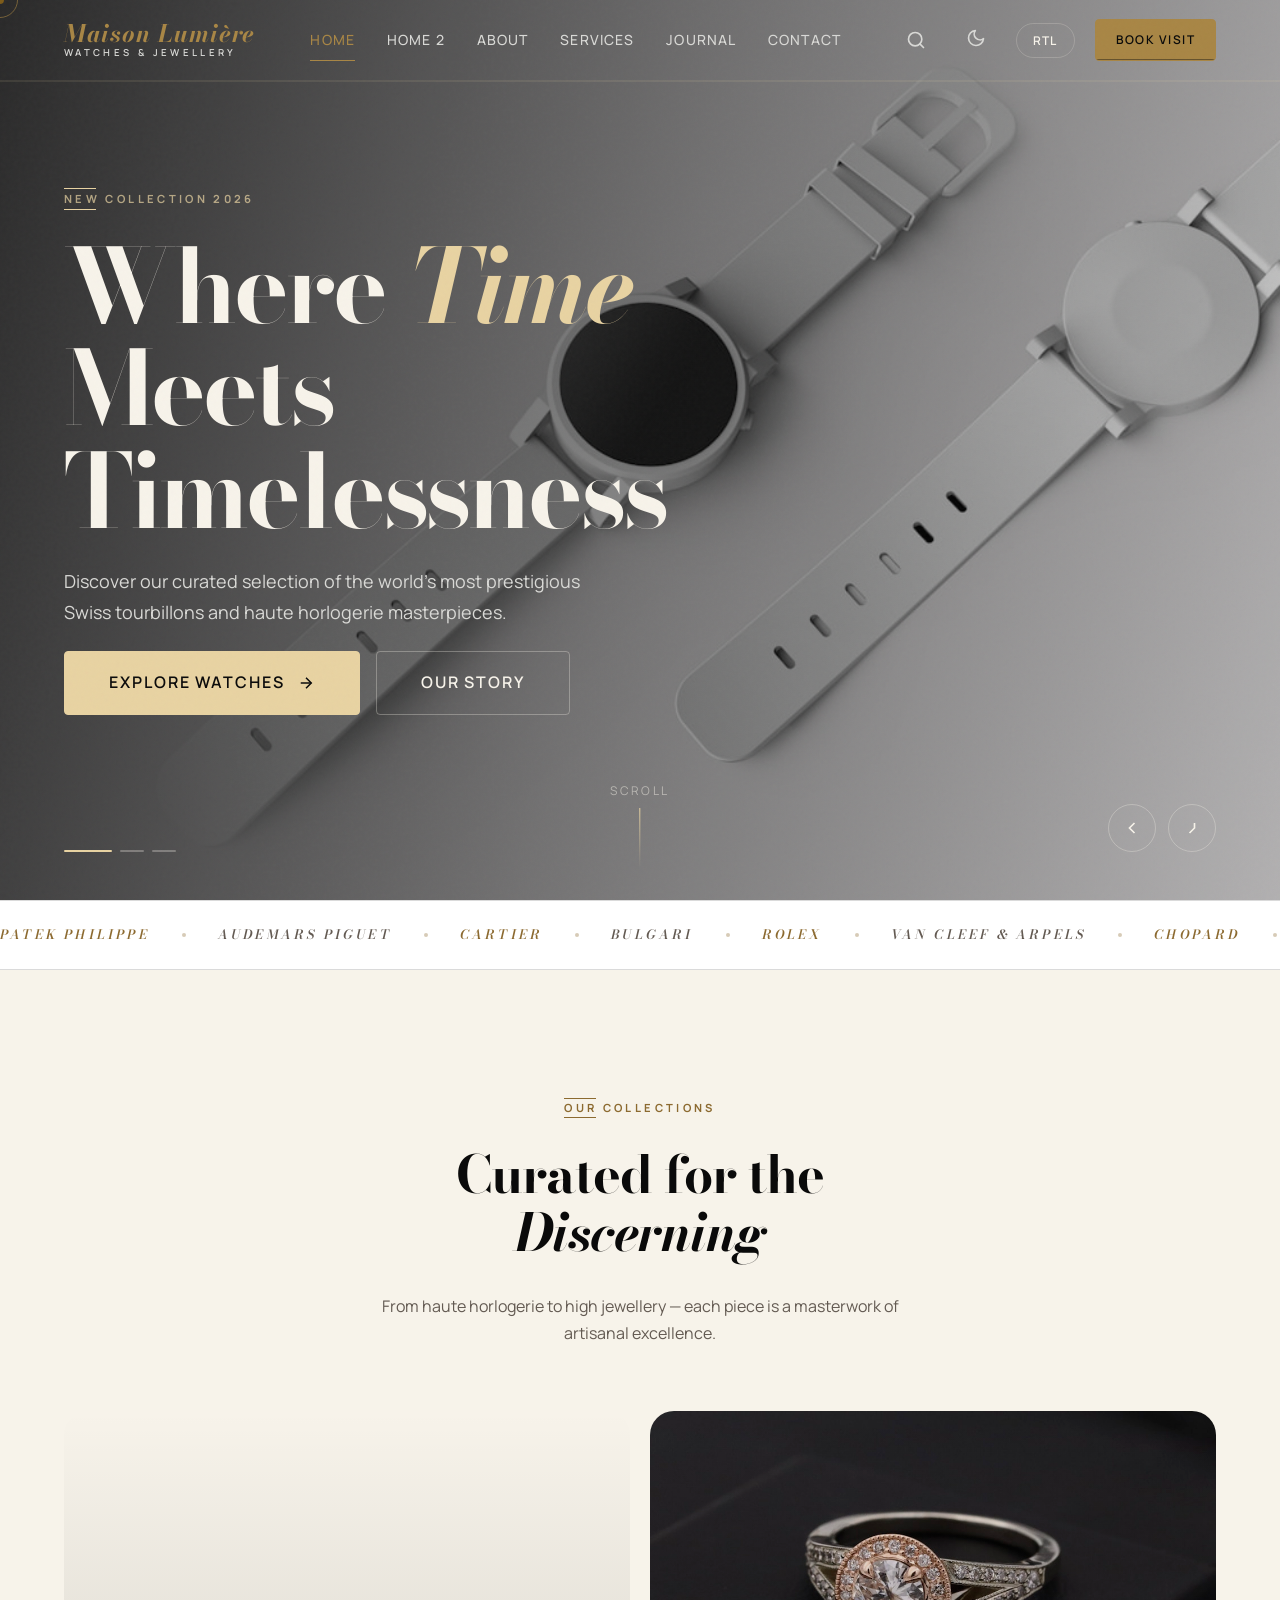
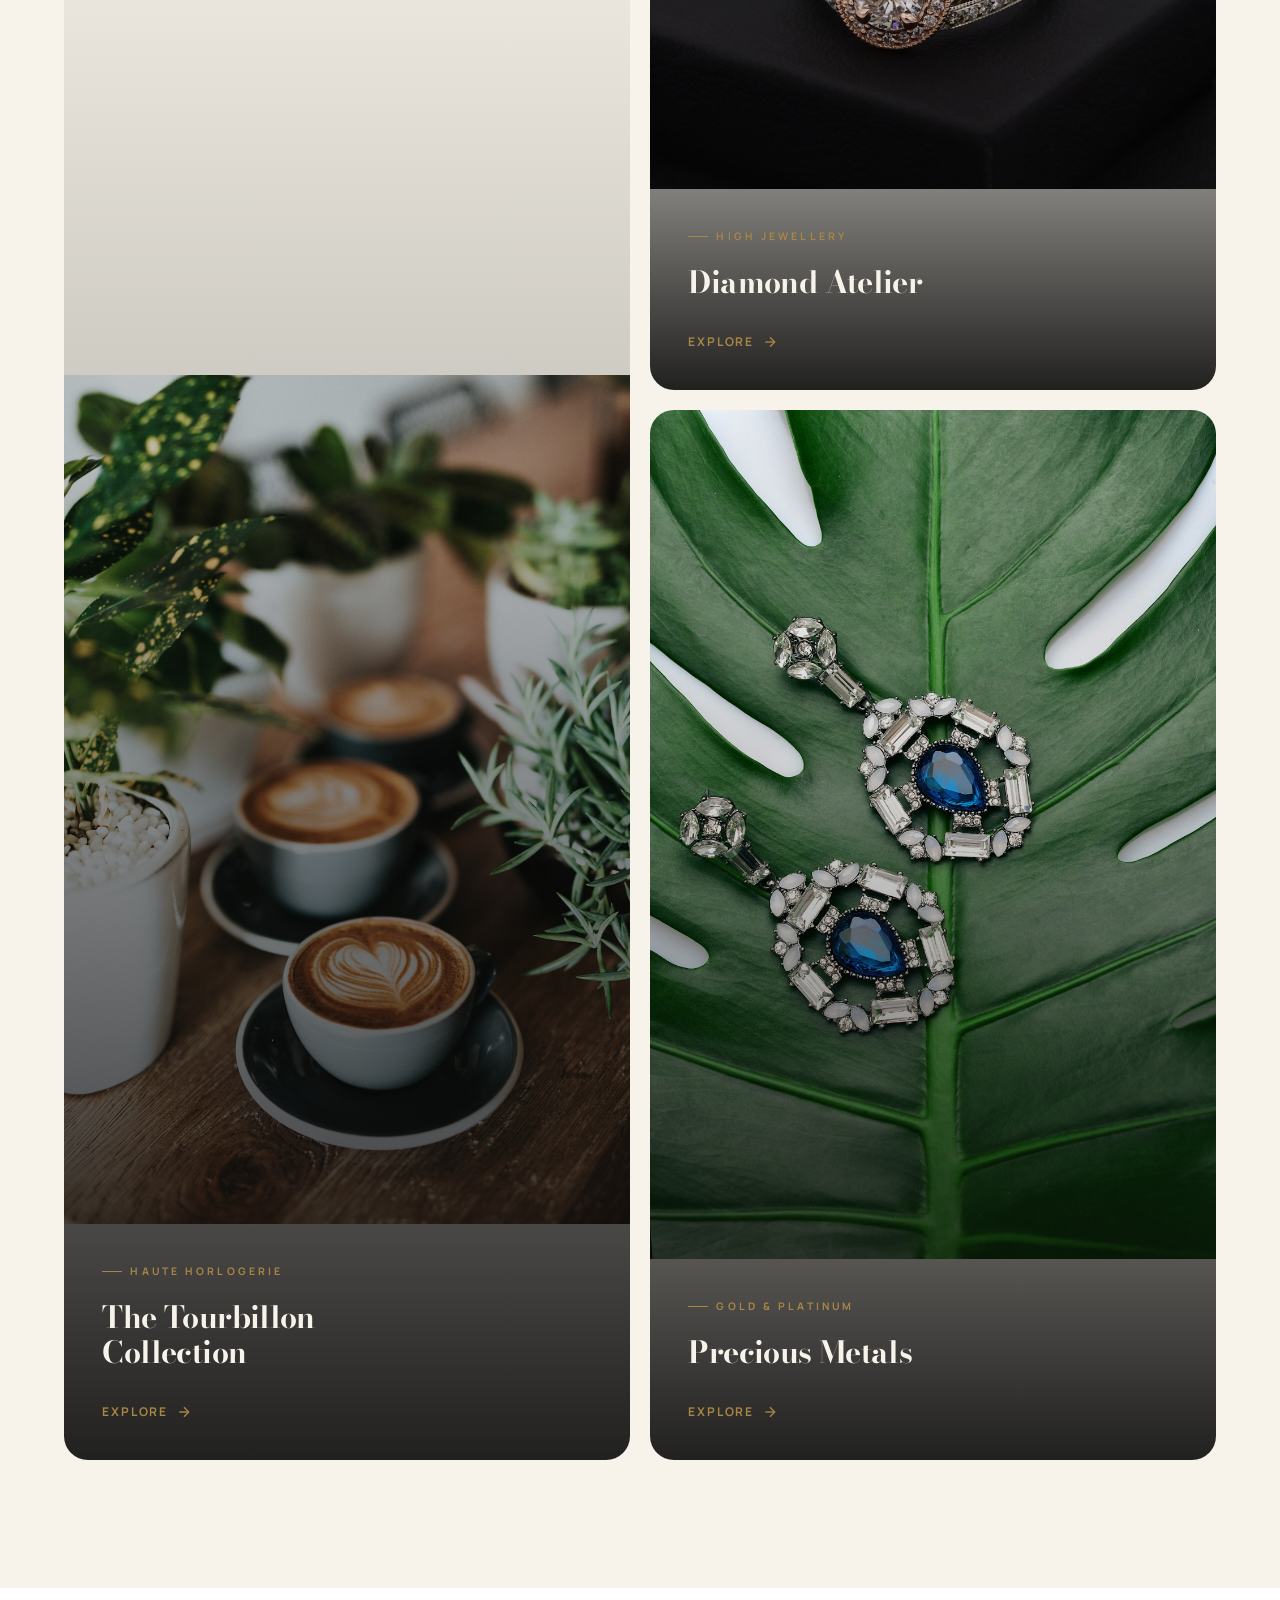
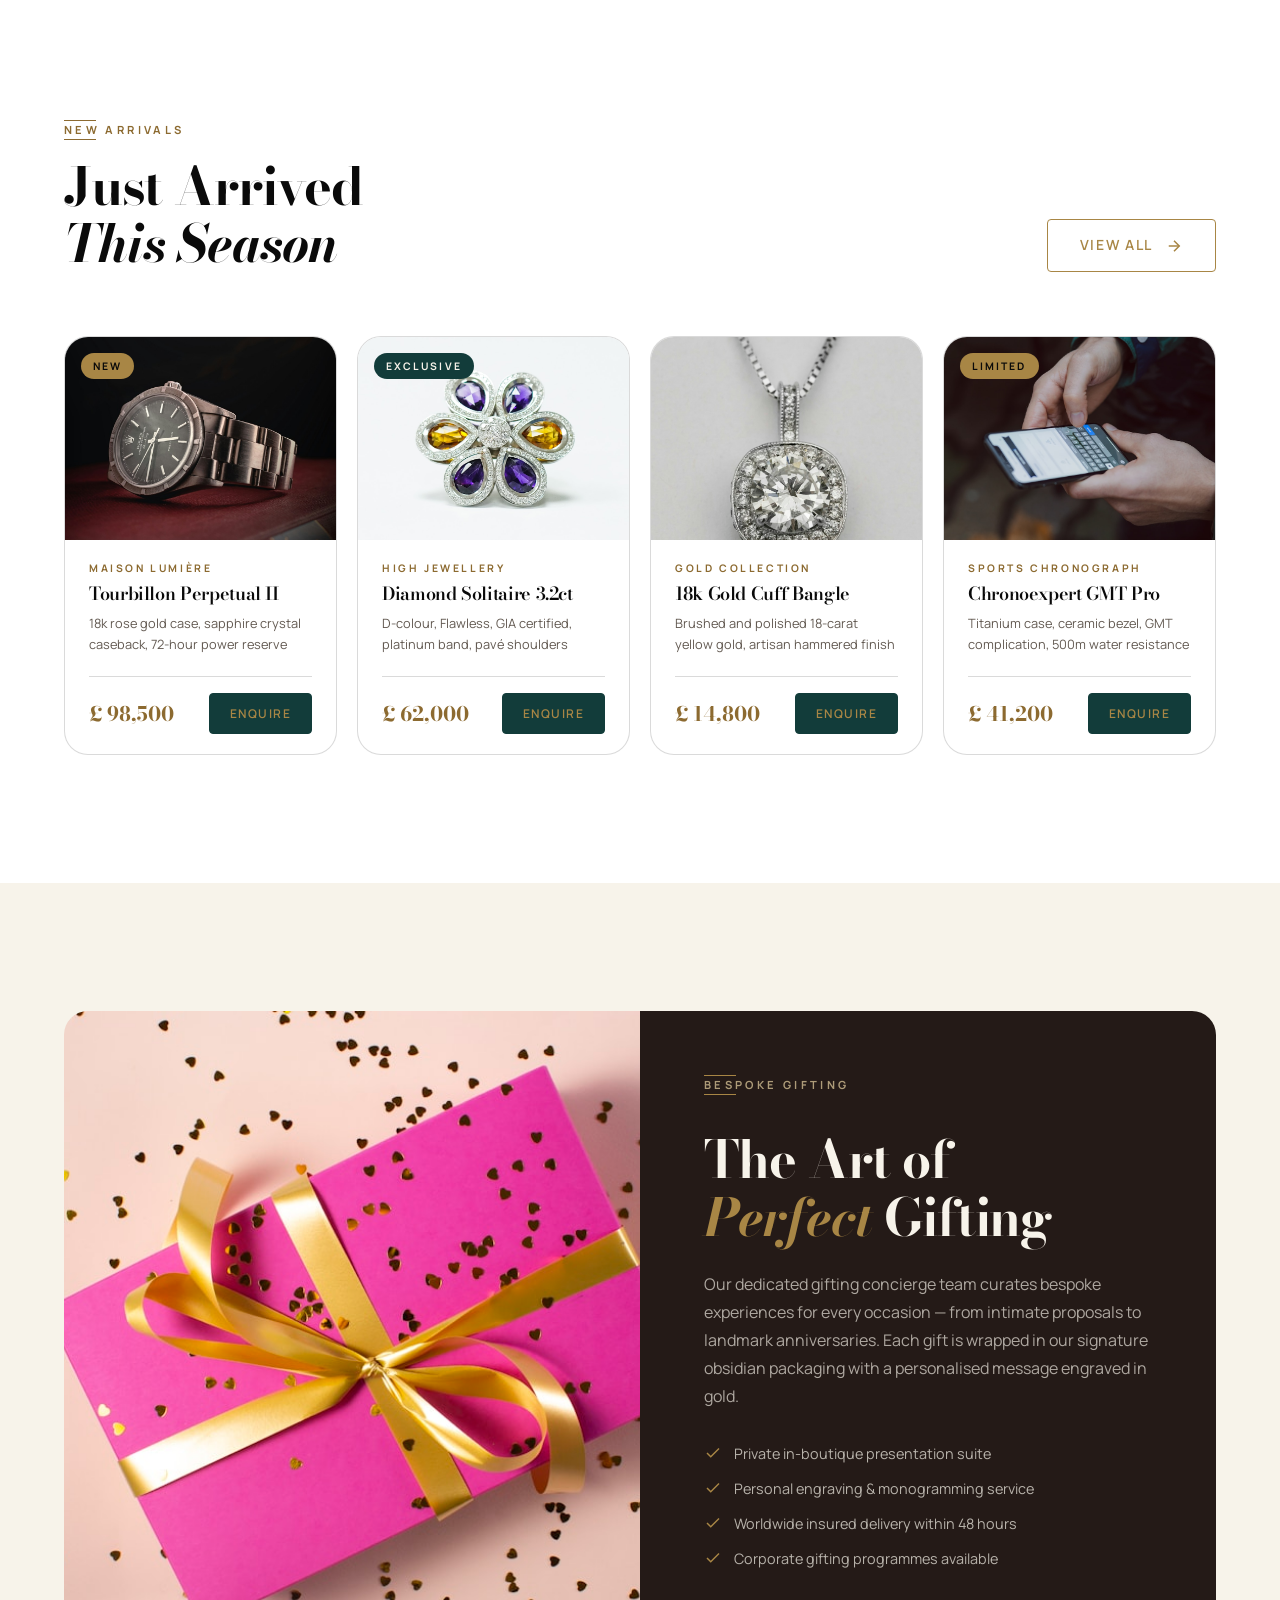
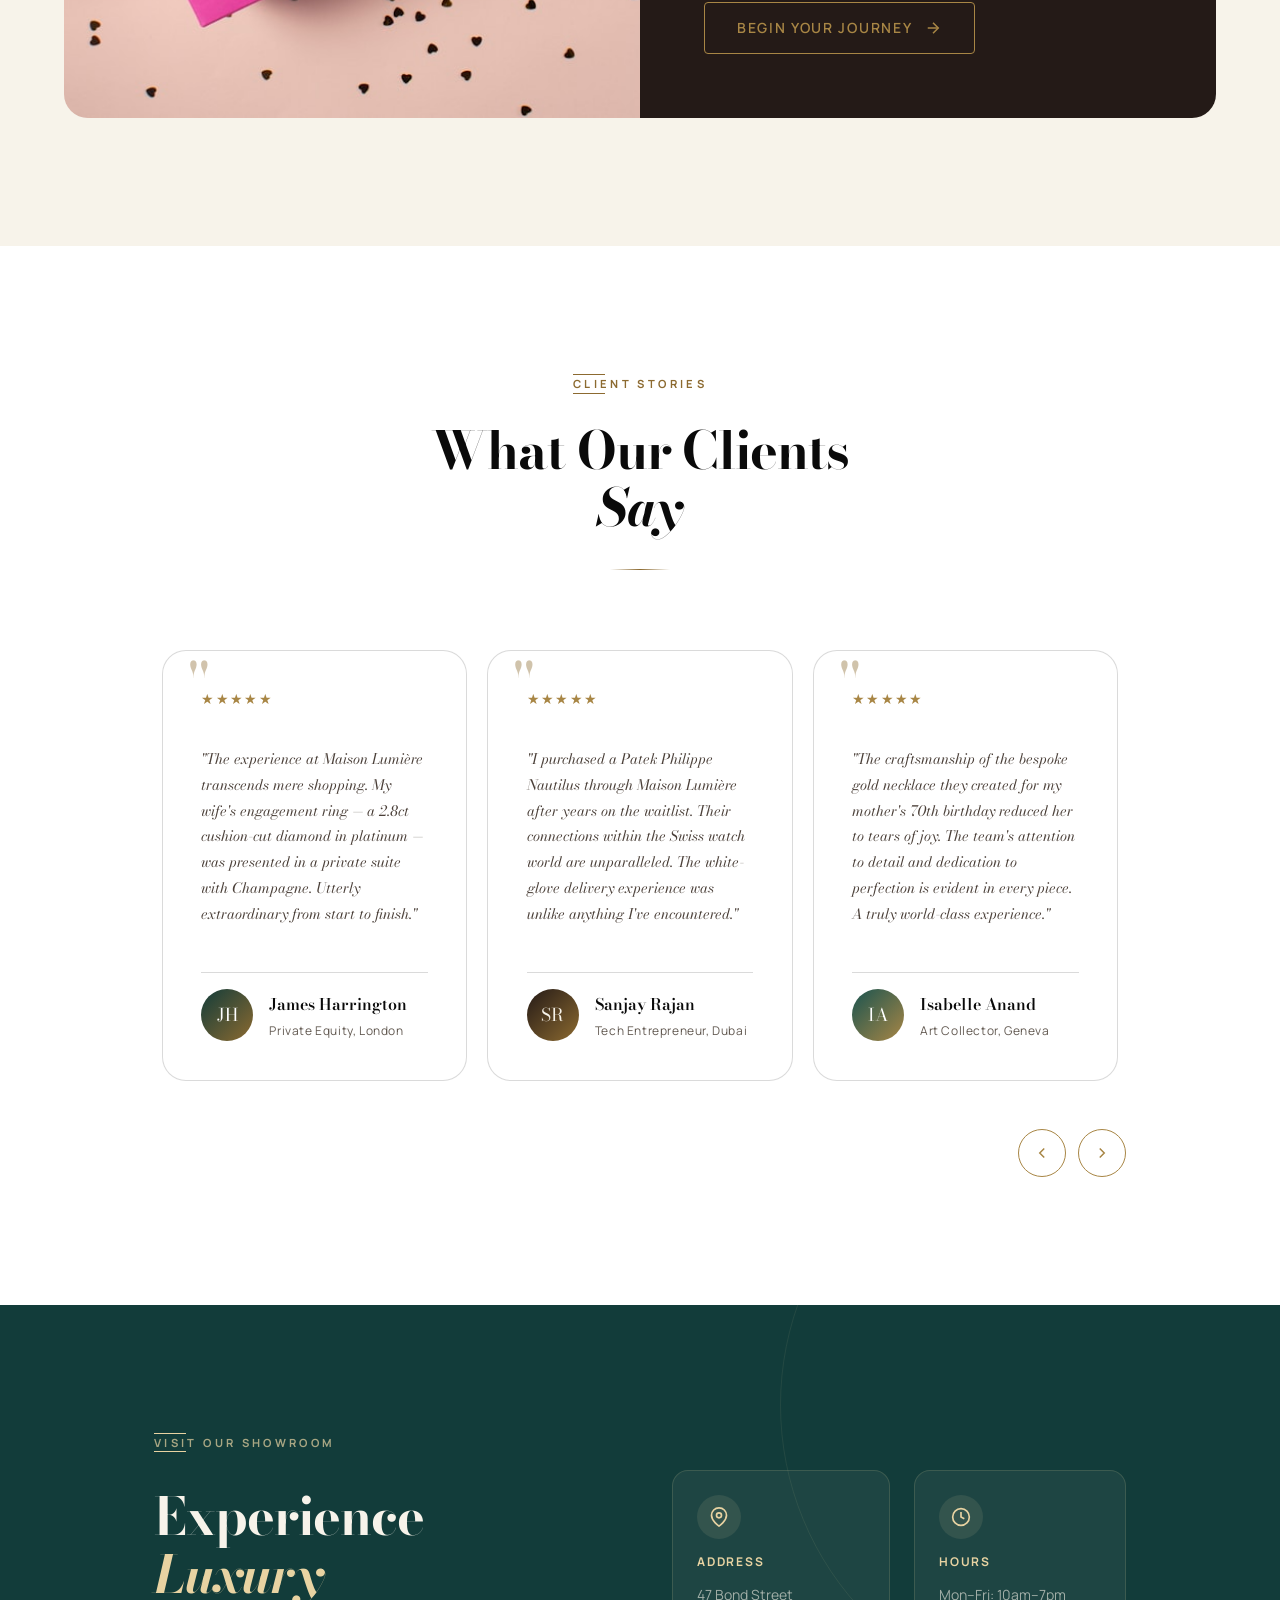
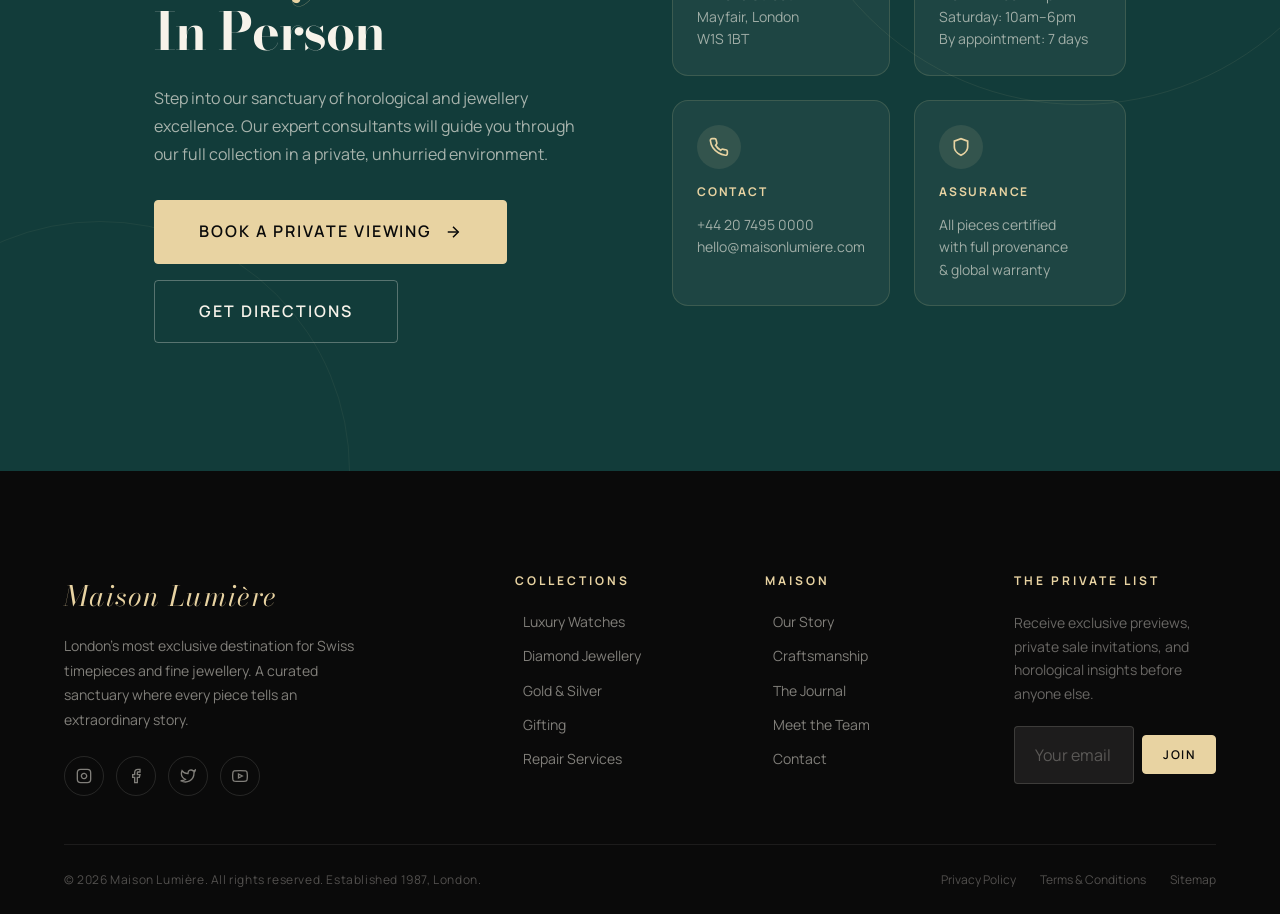
==== index.html @ c27472cd "first commit" ====
<!DOCTYPE html>
<html lang="en" dir="ltr" data-theme="dark">
<head>
  <meta charset="UTF-8">
  <meta name="viewport" content="width=device-width, initial-scale=1.0">
  <meta name="description" content="Maison Lumière — Ultra-luxury watch and jewellery showroom. Explore exquisite Swiss timepieces, diamond collections, gold and platinum jewellery from the world's finest maisons.">
  <meta name="keywords" content="luxury watches, diamond jewellery, Swiss watches, gold jewellery, platinum, engagement rings, luxury gifts, watch repair">
  <meta property="og:title" content="Maison Lumière | Ultra-Luxury Watch & Jewellery">
  <meta property="og:description" content="Where time meets timelessness. Explore our curated collection of the world's finest watches and jewellery.">
  <meta property="og:type" content="website">
  <meta name="theme-color" content="#0A0A0A">
  <link rel="canonical" href="index.html">
  <title>Maison Lumière | Ultra-Luxury Watch & Jewellery Showroom</title>

  <!-- CSS -->
  <link rel="stylesheet" href="assets/css/main.css">
  <link rel="stylesheet" href="assets/css/components.css">
  <link rel="stylesheet" href="assets/css/animations.css">

  <style>
    /* ── Page-specific styles ── */

    /* Collections grid */
    .collections-grid {
      display: grid;
      grid-template-columns: 1fr 1fr;
      grid-template-rows: auto auto;
      gap: var(--space-5);
    }
    .collections-grid .editorial-card:first-child {
      grid-row: 1 / 3;
      min-height: 620px;
    }
    .collections-grid .editorial-card:not(:first-child) {
      min-height: 290px;
    }

    /* New Arrivals */
    .arrivals-grid {
      display: grid;
      grid-template-columns: repeat(4, 1fr);
      gap: var(--space-5);
    }

    /* CTA section */
    .cta-section {
      position: relative;
      overflow: hidden;
      padding-block: clamp(5rem, 10vw, 9rem);
      background: var(--teal);
    }

    .cta-section__deco-1 {
      position: absolute;
      top: -200px;
      inset-inline-end: -100px;
      width: 600px;
      height: 600px;
      border-radius: 50%;
      border: 1px solid rgba(232,211,162,0.08);
      pointer-events: none;
    }

    .cta-section__deco-2 {
      position: absolute;
      bottom: -250px;
      inset-inline-start: -150px;
      width: 500px;
      height: 500px;
      border-radius: 50%;
      border: 1px solid rgba(232,211,162,0.06);
      pointer-events: none;
    }

    /* Scroll progress bar */
    .scroll-progress-bar {
      position: fixed;
      top: var(--navbar-height);
      left: 0;
      right: 0;
      height: 2px;
      background: rgba(232,211,162,0.1);
      z-index: var(--z-sticky);
    }

    .scroll-progress {
      height: 100%;
      background: linear-gradient(90deg, var(--champagne-dark), var(--champagne));
      width: 0%;
      transition: width 0.1s linear;
    }

    /* Gifting section */
    .gifting-split {
      display: grid;
      grid-template-columns: 1fr 1fr;
      gap: 0;
      min-height: 600px;
      border-radius: var(--radius-xl);
      overflow: hidden;
    }

    .gifting-split__media {
      position: relative;
    }

    .gifting-split__media img {
      width: 100%;
      height: 100%;
      object-fit: cover;
    }

    .gifting-split__content {
      padding: clamp(3rem, 5vw, 5rem);
      background: var(--espresso);
      display: flex;
      flex-direction: column;
      justify-content: center;
      gap: var(--space-6);
    }

    /* Tslider dots */
    .tslider-dot {
      width: 8px;
      height: 8px;
      border-radius: 50%;
      background: rgba(247,243,234,0.2);
      border: none;
      cursor: pointer;
      transition: all var(--duration-base) var(--ease-luxury);
      padding: 0;
    }

    .tslider-dot.active {
      background: var(--champagne);
      width: 24px;
      border-radius: var(--radius-full);
    }

    @media (max-width: 1100px) {
      .arrivals-grid { grid-template-columns: repeat(2, 1fr); }
    }

    @media (max-width: 768px) {
      .collections-grid {
        grid-template-columns: 1fr;
        grid-template-rows: unset;
      }
      .collections-grid .editorial-card:first-child {
        grid-row: unset;
        min-height: 380px;
      }
      .gifting-split {
        grid-template-columns: 1fr;
      }
      .gifting-split__media {
        min-height: 280px;
      }
    }

    @media (max-width: 600px) {
      .arrivals-grid { grid-template-columns: 1fr; }
    }
  </style>
</head>
<body>

  <!-- Page Loader -->
  <div class="page-loader" aria-hidden="true">
    <div class="page-loader__logo">Maison Lumière</div>
    <div class="page-loader__sub">Since 1987 · Geneva · London · Dubai</div>
    <div class="page-loader__bar"></div>
  </div>

  <!-- Noise overlay -->
  <div class="noise-overlay" aria-hidden="true"></div>

  <!-- Page Transition -->
  <div class="page-transition" aria-hidden="true"></div>

  <!-- Custom Cursor -->
  <div class="cursor-dot" aria-hidden="true"></div>
  <div class="cursor-ring" aria-hidden="true"></div>

  <!-- Scroll Progress -->
  <div class="scroll-progress-bar" aria-hidden="true">
    <div class="scroll-progress"></div>
  </div>

  <!-- ════════════════════════════════════════════════════
       NAVBAR
       ════════════════════════════════════════════════════ -->
  <header>
    <nav class="navbar transparent" role="navigation" aria-label="Main navigation" data-transparent>
      <div class="navbar__inner">

        <!-- Logo -->
        <a href="index.html" class="navbar__logo" aria-label="Maison Lumière Home">
          <span class="navbar__logo-text">Maison Lumière</span>
          <span class="navbar__logo-sub">Watches &amp; Jewellery</span>
        </a>

        <!-- Desktop Nav -->
        <ul class="navbar__nav" role="list">
          <li class="navbar__nav-item">
            <a href="index.html" class="navbar__nav-link active">Home</a>
          </li>
          <li class="navbar__nav-item">
            <a href="home2.html" class="navbar__nav-link">Home 2</a>
          </li>
          <li class="navbar__nav-item">
            <a href="about.html" class="navbar__nav-link">About</a>
          </li>
          <li class="navbar__nav-item">
            <a href="services.html" class="navbar__nav-link">Services</a>
          </li>
          <li class="navbar__nav-item">
            <a href="blog.html" class="navbar__nav-link">Journal</a>
          </li>
          <li class="navbar__nav-item">
            <a href="contact.html" class="navbar__nav-link">Contact</a>
          </li>
        </ul>

        <!-- Actions -->
        <div class="navbar__actions">
          <!-- Search -->
          <button class="navbar__icon-btn" aria-label="Search" id="searchBtn">
            <svg xmlns="http://www.w3.org/2000/svg" viewBox="0 0 24 24" fill="none" stroke="currentColor" stroke-width="2" stroke-linecap="round"><circle cx="11" cy="11" r="8"/><line x1="21" y1="21" x2="16.65" y2="16.65"/></svg>
          </button>

          <!-- Theme toggle -->
          <button class="navbar__icon-btn" data-theme-toggle aria-label="Toggle theme" id="themeToggle">
            <span class="theme-icon">
              <svg xmlns="http://www.w3.org/2000/svg" viewBox="0 0 24 24" fill="none" stroke="currentColor" stroke-width="2"><path d="M21 12.79A9 9 0 1 1 11.21 3 7 7 0 0 0 21 12.79z"/></svg>
            </span>
          </button>

          <!-- RTL toggle -->
          <button class="toggle-btn" data-rtl-toggle aria-label="Toggle RTL/LTR" id="rtlToggle">RTL</button>

          <!-- CTA -->
          <a href="contact.html" class="btn btn--primary btn--sm">
            <span>Book Visit</span>
          </a>

          <!-- Hamburger -->
          <button class="navbar__hamburger" aria-label="Open menu" aria-expanded="false" id="hamburger">
            <span></span><span></span><span></span>
          </button>
        </div>

      </div>
    </nav>

    <!-- Mobile Menu -->
    <div class="navbar__mobile-menu" role="dialog" aria-label="Mobile navigation">
      <div class="navbar__mobile-item">
        <a href="index.html" class="navbar__mobile-link">Home</a>
      </div>
      <div class="navbar__mobile-item">
        <a href="home2.html" class="navbar__mobile-link">Home 2</a>
      </div>
      <div class="navbar__mobile-item">
        <a href="about.html" class="navbar__mobile-link">About</a>
      </div>
      <div class="navbar__mobile-item">
        <a href="services.html" class="navbar__mobile-link">Services</a>
      </div>
      <div class="navbar__mobile-item">
        <a href="blog.html" class="navbar__mobile-link">Journal</a>
      </div>
      <div class="navbar__mobile-item">
        <a href="contact.html" class="navbar__mobile-link">Contact</a>
      </div>
      <div class="navbar__mobile-controls">
        <button class="toggle-btn" data-theme-toggle>
          <span class="theme-icon">
            <svg xmlns="http://www.w3.org/2000/svg" viewBox="0 0 24 24" fill="none" stroke="currentColor" stroke-width="2" style="width:14px;height:14px"><path d="M21 12.79A9 9 0 1 1 11.21 3 7 7 0 0 0 21 12.79z"/></svg>
          </span>
          Theme
        </button>
        <button class="toggle-btn" data-rtl-toggle>RTL</button>
      </div>
    </div>
  </header>

  <main id="main-content">

    <!-- ════════════════════════════════════════════════════
         SECTION 1: HERO SLIDER
         ════════════════════════════════════════════════════ -->
    <section class="hero-slider" aria-label="Featured collections" id="home">
      <div class="hero-slider__track" role="list">

        <!-- Slide 1 — Watches -->
        <article class="hero-slide active" role="listitem" aria-label="Tourbillon Collection">
          <div class="hero-slide__bg">
            <img src="assets/images/idx-hero-watch.png" alt="Luxury tourbillon watch on obsidian surface" loading="eager">
          </div>
          <div class="hero-slide__overlay" aria-hidden="true"></div>
          <div class="hero-slide__content">
            <p class="eyebrow eyebrow--light hero-slide__eyebrow">New Collection 2026</p>
            <h1 class="hero-slide__title">Where <em>Time</em><br>Meets Timelessness</h1>
            <p class="hero-slide__desc">Discover our curated selection of the world's most prestigious Swiss tourbillons and haute horlogerie masterpieces.</p>
            <div class="hero-slide__actions">
              <a href="index.html#watches" class="btn btn--primary btn--lg">
                <span>Explore Watches</span>
                <svg xmlns="http://www.w3.org/2000/svg" viewBox="0 0 24 24" fill="none" stroke="currentColor" stroke-width="2"><line x1="5" y1="12" x2="19" y2="12"/><polyline points="12 5 19 12 12 19"/></svg>
              </a>
              <a href="about.html" class="btn btn--ghost btn--lg">
                <span>Our Story</span>
              </a>
            </div>
          </div>
        </article>

        <!-- Slide 2 — Jewellery -->
        <article class="hero-slide" role="listitem" aria-label="Diamond Collection">
          <div class="hero-slide__bg">
            <img src="assets/images/idx-hero-jewellery.png" alt="Exquisite diamond jewellery collection" loading="lazy">
          </div>
          <div class="hero-slide__overlay" aria-hidden="true"></div>
          <div class="hero-slide__content">
            <p class="eyebrow eyebrow--light hero-slide__eyebrow">High Jewellery</p>
            <h2 class="hero-slide__title">The Art of<br><em>Diamond</em> Craftsmanship</h2>
            <p class="hero-slide__desc">Each piece is a testament to generations of mastery — individually selected, impeccably cut, and set in platinum or 18k gold.</p>
            <div class="hero-slide__actions">
              <a href="index.html#diamonds" class="btn btn--primary btn--lg">
                <span>View Jewellery</span>
                <svg xmlns="http://www.w3.org/2000/svg" viewBox="0 0 24 24" fill="none" stroke="currentColor" stroke-width="2"><line x1="5" y1="12" x2="19" y2="12"/><polyline points="12 5 19 12 12 19"/></svg>
              </a>
              <a href="contact.html" class="btn btn--ghost btn--lg"><span>Private Viewing</span></a>
            </div>
          </div>
        </article>

        <!-- Slide 3 — Collection -->
        <article class="hero-slide" role="listitem" aria-label="Watch Collection">
          <div class="hero-slide__bg">
            <img src="assets/images/idx-hero-showroom.png" alt="Premium watch collection display" loading="lazy">
          </div>
          <div class="hero-slide__overlay" aria-hidden="true"></div>
          <div class="hero-slide__content">
            <p class="eyebrow eyebrow--light hero-slide__eyebrow">Exclusive Showroom</p>
            <h2 class="hero-slide__title">A Universe of<br><em>Rare</em> Timepieces</h2>
            <p class="hero-slide__desc">From Patek Philippe to Audemars Piguet — our authorised showroom houses the most coveted horological treasures in one extraordinary space.</p>
            <div class="hero-slide__actions">
              <a href="contact.html" class="btn btn--primary btn--lg">
                <span>Book Appointment</span>
                <svg xmlns="http://www.w3.org/2000/svg" viewBox="0 0 24 24" fill="none" stroke="currentColor" stroke-width="2"><line x1="5" y1="12" x2="19" y2="12"/><polyline points="12 5 19 12 12 19"/></svg>
              </a>
            </div>
          </div>
        </article>

      </div><!-- /.hero-slider__track -->

      <!-- Dots -->
      <div class="hero-slider__controls" aria-label="Slider navigation">
        <div class="hero-slider__dots" role="tablist" aria-label="Slide indicators">
          <button class="hero-slider__dot active" role="tab" aria-label="Slide 1" aria-selected="true"></button>
          <button class="hero-slider__dot" role="tab" aria-label="Slide 2" aria-selected="false"></button>
          <button class="hero-slider__dot" role="tab" aria-label="Slide 3" aria-selected="false"></button>
        </div>
      </div>

      <!-- Arrows -->
      <div class="hero-slider__arrows" aria-label="Slider controls">
        <button class="hero-slider__arrow hero-slider__arrow--prev" aria-label="Previous slide">
          <svg xmlns="http://www.w3.org/2000/svg" viewBox="0 0 24 24" fill="none" stroke="currentColor" stroke-width="2"><polyline points="15 18 9 12 15 6"/></svg>
        </button>
        <button class="hero-slider__arrow hero-slider__arrow--next" aria-label="Next slide">
          <svg xmlns="http://www.w3.org/2000/svg" viewBox="0 0 24 24" fill="none" stroke="currentColor" stroke-width="2"><polyline points="9 18 15 12 15 6"/></svg>
        </button>
      </div>

      <!-- Scroll cue -->
      <div class="hero-slider__scroll-cue" aria-hidden="true">Scroll</div>

    </section><!-- /.hero-slider -->

    <!-- ════════════════════════════════════════════════════
         SECTION 2: BRAND MARQUEE + COLLECTIONS
         ════════════════════════════════════════════════════ -->

    <!-- Brand Marquee -->
    <section class="marquee-section" aria-label="Featured brands">
      <div class="marquee-track" aria-hidden="true">
        <div class="marquee-item marquee-item--accent">Patek Philippe</div>
        <div class="marquee-dot"></div>
        <div class="marquee-item">Audemars Piguet</div>
        <div class="marquee-dot"></div>
        <div class="marquee-item marquee-item--accent">Cartier</div>
        <div class="marquee-dot"></div>
        <div class="marquee-item">Bulgari</div>
        <div class="marquee-dot"></div>
        <div class="marquee-item marquee-item--accent">Rolex</div>
        <div class="marquee-dot"></div>
        <div class="marquee-item">Van Cleef &amp; Arpels</div>
        <div class="marquee-dot"></div>
        <div class="marquee-item marquee-item--accent">Chopard</div>
        <div class="marquee-dot"></div>
        <div class="marquee-item">Piaget</div>
        <div class="marquee-dot"></div>
        <!-- Repeat for seamless loop -->
        <div class="marquee-item marquee-item--accent">Patek Philippe</div>
        <div class="marquee-dot"></div>
        <div class="marquee-item">Audemars Piguet</div>
        <div class="marquee-dot"></div>
        <div class="marquee-item marquee-item--accent">Cartier</div>
        <div class="marquee-dot"></div>
        <div class="marquee-item">Bulgari</div>
        <div class="marquee-dot"></div>
        <div class="marquee-item marquee-item--accent">Rolex</div>
        <div class="marquee-dot"></div>
        <div class="marquee-item">Van Cleef &amp; Arpels</div>
        <div class="marquee-dot"></div>
        <div class="marquee-item marquee-item--accent">Chopard</div>
        <div class="marquee-dot"></div>
        <div class="marquee-item">Piaget</div>
      </div>
    </section>

    <!-- Collections Editorial Grid -->
    <section class="section" id="watches" aria-labelledby="collections-title">
      <div class="container container--wide">
        <div class="section-header section-header--center reveal">
          <span class="eyebrow">Our Collections</span>
          <h2 class="section-title" id="collections-title">Curated for the<br><em style="font-style:italic">Discerning</em></h2>
          <p class="section-subtitle">From haute horlogerie to high jewellery — each piece is a masterwork of artisanal excellence.</p>
        </div>

        <div class="collections-grid">
          <!-- Large card — Watches -->
          <article class="editorial-card tilt-card reveal-left">
            <div class="editorial-card__bg zoom-container">
              <img src="assets/images/idx-editorial-tourbillon.png" alt="Luxury watch collection" loading="lazy">
            </div>
            <div class="editorial-card__overlay" aria-hidden="true"></div>
            <div class="editorial-card__body">
              <p class="editorial-card__category">Haute Horlogerie</p>
              <h3 class="editorial-card__title">The Tourbillon<br>Collection</h3>
              <a href="#watches" class="editorial-card__cta" aria-label="Explore the Tourbillon Collection">
                Explore
                <svg xmlns="http://www.w3.org/2000/svg" viewBox="0 0 24 24" fill="none" stroke="currentColor" stroke-width="2"><line x1="5" y1="12" x2="19" y2="12"/><polyline points="12 5 19 12 12 19"/></svg>
              </a>
            </div>
          </article>

          <!-- Top-right — Diamonds -->
          <article class="editorial-card tilt-card reveal-right" id="diamonds">
            <div class="editorial-card__bg zoom-container">
              <img src="assets/images/idx-editorial-diamond.png" alt="Diamond jewellery collection" loading="lazy">
            </div>
            <div class="editorial-card__overlay" aria-hidden="true"></div>
            <div class="editorial-card__body">
              <p class="editorial-card__category">High Jewellery</p>
              <h3 class="editorial-card__title">Diamond Atelier</h3>
              <a href="#diamonds" class="editorial-card__cta" aria-label="Explore Diamond Atelier">
                Explore
                <svg xmlns="http://www.w3.org/2000/svg" viewBox="0 0 24 24" fill="none" stroke="currentColor" stroke-width="2"><line x1="5" y1="12" x2="19" y2="12"/><polyline points="12 5 19 12 12 19"/></svg>
              </a>
            </div>
          </article>

          <!-- Bottom-right — Gold -->
          <article class="editorial-card tilt-card reveal-right delay-2" id="gold">
            <div class="editorial-card__bg zoom-container">
              <img src="assets/images/idx-editorial-gold.png" alt="Gold and platinum jewellery" loading="lazy">
            </div>
            <div class="editorial-card__overlay" aria-hidden="true"></div>
            <div class="editorial-card__body">
              <p class="editorial-card__category">Gold &amp; Platinum</p>
              <h3 class="editorial-card__title">Precious Metals</h3>
              <a href="#gold" class="editorial-card__cta" aria-label="Explore Precious Metals collection">
                Explore
                <svg xmlns="http://www.w3.org/2000/svg" viewBox="0 0 24 24" fill="none" stroke="currentColor" stroke-width="2"><line x1="5" y1="12" x2="19" y2="12"/><polyline points="12 5 19 12 12 19"/></svg>
              </a>
            </div>
          </article>
        </div>
      </div>
    </section>

    <!-- ════════════════════════════════════════════════════
         SECTION 3: NEW ARRIVALS
         ════════════════════════════════════════════════════ -->
    <section class="section" style="background:var(--bg-secondary)" aria-labelledby="arrivals-title">
      <div class="container container--wide">
        <div class="section-header" style="display:flex;justify-content:space-between;align-items:flex-end;gap:2rem;flex-wrap:wrap">
          <div class="reveal">
            <span class="eyebrow">New Arrivals</span>
            <h2 class="section-title" id="arrivals-title" style="margin-top:1rem">Just Arrived<br><em style="font-style:italic">This Season</em></h2>
          </div>
          <a href="services.html" class="btn btn--outline reveal delay-2">
            <span>View All</span>
            <svg xmlns="http://www.w3.org/2000/svg" viewBox="0 0 24 24" fill="none" stroke="currentColor" stroke-width="2"><line x1="5" y1="12" x2="19" y2="12"/><polyline points="12 5 19 12 12 19"/></svg>
          </a>
        </div>

        <div class="arrivals-grid">

          <!-- Card 1 -->
          <article class="product-card tilt-card reveal delay-1" data-lightbox="assets/images/idx-product-tourbillon.png" data-lightbox-alt="Lumière Tourbillon">
            <div class="product-card__media zoom-container">
              <img src="assets/images/idx-product-tourbillon.png" alt="Lumière Tourbillon Perpetual" loading="lazy">
              <span class="product-card__badge product-card__badge--new">New</span>
              <div class="product-card__actions" aria-label="Product actions">
                <button class="product-card__action-btn" aria-label="Add to wishlist">
                  <svg xmlns="http://www.w3.org/2000/svg" viewBox="0 0 24 24" fill="none" stroke="currentColor" stroke-width="2"><path d="M20.84 4.61a5.5 5.5 0 0 0-7.78 0L12 5.67l-1.06-1.06a5.5 5.5 0 0 0-7.78 7.78l1.06 1.06L12 21.23l7.78-7.78 1.06-1.06a5.5 5.5 0 0 0 0-7.78z"/></svg>
                </button>
                <button class="product-card__action-btn" aria-label="Quick view" data-lightbox="assets/images/idx-product-tourbillon.png">
                  <svg xmlns="http://www.w3.org/2000/svg" viewBox="0 0 24 24" fill="none" stroke="currentColor" stroke-width="2"><circle cx="11" cy="11" r="8"/><line x1="21" y1="21" x2="16.65" y2="16.65"/></svg>
                </button>
              </div>
            </div>
            <div class="product-card__body">
              <span class="product-card__brand">Maison Lumière</span>
              <h3 class="product-card__name">Tourbillon Perpetual II</h3>
              <p class="product-card__desc">18k rose gold case, sapphire crystal caseback, 72-hour power reserve</p>
              <div class="product-card__footer">
                <div>
                  <span class="product-card__price">£ 98,500</span>
                </div>
                <a href="contact.html" class="btn btn--teal btn--sm"><span>Enquire</span></a>
              </div>
            </div>
          </article>

          <!-- Card 2 -->
          <article class="product-card tilt-card reveal delay-2" data-lightbox="assets/images/idx-product-diamond-solitaire.png" data-lightbox-alt="Diamond Solitaire">
            <div class="product-card__media zoom-container">
              <img src="assets/images/idx-product-diamond-solitaire.png" alt="Diamond Solitaire Ring" loading="lazy">
              <span class="product-card__badge">Exclusive</span>
              <div class="product-card__actions">
                <button class="product-card__action-btn" aria-label="Add to wishlist">
                  <svg xmlns="http://www.w3.org/2000/svg" viewBox="0 0 24 24" fill="none" stroke="currentColor" stroke-width="2"><path d="M20.84 4.61a5.5 5.5 0 0 0-7.78 0L12 5.67l-1.06-1.06a5.5 5.5 0 0 0-7.78 7.78l1.06 1.06L12 21.23l7.78-7.78 1.06-1.06a5.5 5.5 0 0 0 0-7.78z"/></svg>
                </button>
                <button class="product-card__action-btn" aria-label="Quick view" data-lightbox="assets/images/idx-product-diamond-solitaire.png">
                  <svg xmlns="http://www.w3.org/2000/svg" viewBox="0 0 24 24" fill="none" stroke="currentColor" stroke-width="2"><circle cx="11" cy="11" r="8"/><line x1="21" y1="21" x2="16.65" y2="16.65"/></svg>
                </button>
              </div>
            </div>
            <div class="product-card__body">
              <span class="product-card__brand">High Jewellery</span>
              <h3 class="product-card__name">Diamond Solitaire 3.2ct</h3>
              <p class="product-card__desc">D-colour, Flawless, GIA certified, platinum band, pavé shoulders</p>
              <div class="product-card__footer">
                <div>
                  <span class="product-card__price">£ 62,000</span>
                </div>
                <a href="contact.html" class="btn btn--teal btn--sm"><span>Enquire</span></a>
              </div>
            </div>
          </article>

          <!-- Card 3 -->
          <article class="product-card tilt-card reveal delay-3" data-lightbox="assets/images/idx-product-gold-cuff.png" data-lightbox-alt="Gold Bangle">
            <div class="product-card__media zoom-container">
              <img src="assets/images/idx-product-gold-cuff.png" alt="18k Gold bangle collection" loading="lazy">
              <div class="product-card__actions">
                <button class="product-card__action-btn" aria-label="Add to wishlist">
                  <svg xmlns="http://www.w3.org/2000/svg" viewBox="0 0 24 24" fill="none" stroke="currentColor" stroke-width="2"><path d="M20.84 4.61a5.5 5.5 0 0 0-7.78 0L12 5.67l-1.06-1.06a5.5 5.5 0 0 0-7.78 7.78l1.06 1.06L12 21.23l7.78-7.78 1.06-1.06a5.5 5.5 0 0 0 0-7.78z"/></svg>
                </button>
                <button class="product-card__action-btn" aria-label="Quick view" data-lightbox="assets/images/idx-product-gold-cuff.png">
                  <svg xmlns="http://www.w3.org/2000/svg" viewBox="0 0 24 24" fill="none" stroke="currentColor" stroke-width="2"><circle cx="11" cy="11" r="8"/><line x1="21" y1="21" x2="16.65" y2="16.65"/></svg>
                </button>
              </div>
            </div>
            <div class="product-card__body">
              <span class="product-card__brand">Gold Collection</span>
              <h3 class="product-card__name">18k Gold Cuff Bangle</h3>
              <p class="product-card__desc">Brushed and polished 18-carat yellow gold, artisan hammered finish</p>
              <div class="product-card__footer">
                <div>
                  <span class="product-card__price">£ 14,800</span>
                </div>
                <a href="contact.html" class="btn btn--teal btn--sm"><span>Enquire</span></a>
              </div>
            </div>
          </article>

          <!-- Card 4 -->
          <article class="product-card tilt-card reveal delay-4" data-lightbox="assets/images/idx-product-gmt-chrono.png">
            <div class="product-card__media zoom-container">
              <img src="assets/images/idx-product-gmt-chrono.png" alt="Sports chronograph watch" loading="lazy">
              <span class="product-card__badge product-card__badge--new">Limited</span>
              <div class="product-card__actions">
                <button class="product-card__action-btn" aria-label="Add to wishlist">
                  <svg xmlns="http://www.w3.org/2000/svg" viewBox="0 0 24 24" fill="none" stroke="currentColor" stroke-width="2"><path d="M20.84 4.61a5.5 5.5 0 0 0-7.78 0L12 5.67l-1.06-1.06a5.5 5.5 0 0 0-7.78 7.78l1.06 1.06L12 21.23l7.78-7.78 1.06-1.06a5.5 5.5 0 0 0 0-7.78z"/></svg>
                </button>
                <button class="product-card__action-btn" aria-label="Quick view" data-lightbox="assets/images/idx-product-gmt-chrono.png">
                  <svg xmlns="http://www.w3.org/2000/svg" viewBox="0 0 24 24" fill="none" stroke="currentColor" stroke-width="2"><circle cx="11" cy="11" r="8"/><line x1="21" y1="21" x2="16.65" y2="16.65"/></svg>
                </button>
              </div>
            </div>
            <div class="product-card__body">
              <span class="product-card__brand">Sports Chronograph</span>
              <h3 class="product-card__name">Chronoexpert GMT Pro</h3>
              <p class="product-card__desc">Titanium case, ceramic bezel, GMT complication, 500m water resistance</p>
              <div class="product-card__footer">
                <div>
                  <span class="product-card__price">£ 41,200</span>
                </div>
                <a href="contact.html" class="btn btn--teal btn--sm"><span>Enquire</span></a>
              </div>
            </div>
          </article>

        </div><!-- /.arrivals-grid -->
      </div>
    </section>

    <!-- ════════════════════════════════════════════════════
         SECTION 4: GIFTING CONCIERGE
         ════════════════════════════════════════════════════ -->
    <section class="section" id="gifting" aria-labelledby="gifting-title">
      <div class="container container--wide">
        <div class="gifting-split reveal-scale">
          <!-- Image -->
          <div class="gifting-split__media">
            <img src="assets/images/idx-gifting-concierge.png" alt="Luxury gift packaging and presentation" loading="lazy">
          </div>
          <!-- Content -->
          <div class="gifting-split__content">
            <span class="eyebrow eyebrow--light">Bespoke Gifting</span>
            <h2 class="section-title" id="gifting-title" style="color:var(--ivory)">The Art of<br><em style="font-style:italic;color:var(--champagne)">Perfect</em> Gifting</h2>
            <p style="color:rgba(247,243,234,0.65);line-height:1.75">Our dedicated gifting concierge team curates bespoke experiences for every occasion — from intimate proposals to landmark anniversaries. Each gift is wrapped in our signature obsidian packaging with a personalised message engraved in gold.</p>
            <ul style="display:flex;flex-direction:column;gap:0.75rem;margin-top:0.5rem">
              <li style="display:flex;align-items:center;gap:0.75rem;color:rgba(247,243,234,0.7);font-size:0.9rem">
                <svg xmlns="http://www.w3.org/2000/svg" viewBox="0 0 24 24" fill="none" stroke="var(--champagne)" stroke-width="2" style="width:18px;height:18px;flex-shrink:0"><polyline points="20 6 9 17 4 12"/></svg>
                Private in-boutique presentation suite
              </li>
              <li style="display:flex;align-items:center;gap:0.75rem;color:rgba(247,243,234,0.7);font-size:0.9rem">
                <svg xmlns="http://www.w3.org/2000/svg" viewBox="0 0 24 24" fill="none" stroke="var(--champagne)" stroke-width="2" style="width:18px;height:18px;flex-shrink:0"><polyline points="20 6 9 17 4 12"/></svg>
                Personal engraving &amp; monogramming service
              </li>
              <li style="display:flex;align-items:center;gap:0.75rem;color:rgba(247,243,234,0.7);font-size:0.9rem">
                <svg xmlns="http://www.w3.org/2000/svg" viewBox="0 0 24 24" fill="none" stroke="var(--champagne)" stroke-width="2" style="width:18px;height:18px;flex-shrink:0"><polyline points="20 6 9 17 4 12"/></svg>
                Worldwide insured delivery within 48 hours
              </li>
              <li style="display:flex;align-items:center;gap:0.75rem;color:rgba(247,243,234,0.7);font-size:0.9rem">
                <svg xmlns="http://www.w3.org/2000/svg" viewBox="0 0 24 24" fill="none" stroke="var(--champagne)" stroke-width="2" style="width:18px;height:18px;flex-shrink:0"><polyline points="20 6 9 17 4 12"/></svg>
                Corporate gifting programmes available
              </li>
            </ul>
            <a href="contact.html" class="btn btn--outline" style="margin-top:0.5rem;align-self:flex-start">
              <span>Begin Your Journey</span>
              <svg xmlns="http://www.w3.org/2000/svg" viewBox="0 0 24 24" fill="none" stroke="currentColor" stroke-width="2"><line x1="5" y1="12" x2="19" y2="12"/><polyline points="12 5 19 12 12 19"/></svg>
            </a>
          </div>
        </div>
      </div>
    </section>

    <!-- ════════════════════════════════════════════════════
         SECTION 5: TESTIMONIALS
         ════════════════════════════════════════════════════ -->
    <section class="section" style="background:var(--bg-secondary)" aria-labelledby="testimonials-title">
      <div class="container">
        <div class="section-header section-header--center reveal">
          <span class="eyebrow">Client Stories</span>
          <h2 class="section-title" id="testimonials-title">What Our Clients<br><em style="font-style:italic">Say</em></h2>
          <div class="divider"></div>
        </div>

        <!-- Testimonial Slider -->
        <div class="testimonial-slider" id="testimonialSlider">
          <div class="testimonial-slider__track">
            <div class="testimonial-slider__slide">
              <div class="testimonial-card reveal delay-1">
                <div class="testimonial-card__quote-icon" aria-hidden="true">"</div>
                <div class="testimonial-card__stars" aria-label="5 stars">
                  ★★★★★
                </div>
                <p class="testimonial-card__text">"The experience at Maison Lumière transcends mere shopping. My wife's engagement ring — a 2.8ct cushion-cut diamond in platinum — was presented in a private suite with Champagne. Utterly extraordinary from start to finish."</p>
                <div class="testimonial-card__author">
                  <div style="width:52px;height:52px;border-radius:50%;background:linear-gradient(135deg,var(--teal),var(--champagne-dark));display:flex;align-items:center;justify-content:center;font-family:var(--font-display);font-size:1.1rem;color:white;flex-shrink:0">JH</div>
                  <div>
                    <p class="testimonial-card__name">James Harrington</p>
                    <p class="testimonial-card__role">Private Equity, London</p>
                  </div>
                </div>
              </div>
              <div class="testimonial-card reveal delay-2">
                <div class="testimonial-card__quote-icon" aria-hidden="true">"</div>
                <div class="testimonial-card__stars" aria-label="5 stars">★★★★★</div>
                <p class="testimonial-card__text">"I purchased a Patek Philippe Nautilus through Maison Lumière after years on the waitlist. Their connections within the Swiss watch world are unparalleled. The white-glove delivery experience was unlike anything I've encountered."</p>
                <div class="testimonial-card__author">
                  <div style="width:52px;height:52px;border-radius:50%;background:linear-gradient(135deg,var(--espresso),var(--champagne-dark));display:flex;align-items:center;justify-content:center;font-family:var(--font-display);font-size:1.1rem;color:var(--ivory);flex-shrink:0">SR</div>
                  <div>
                    <p class="testimonial-card__name">Sanjay Rajan</p>
                    <p class="testimonial-card__role">Tech Entrepreneur, Dubai</p>
                  </div>
                </div>
              </div>
              <div class="testimonial-card reveal delay-3">
                <div class="testimonial-card__quote-icon" aria-hidden="true">"</div>
                <div class="testimonial-card__stars" aria-label="5 stars">★★★★★</div>
                <p class="testimonial-card__text">"The craftsmanship of the bespoke gold necklace they created for my mother's 70th birthday reduced her to tears of joy. The team's attention to detail and dedication to perfection is evident in every piece. A truly world-class experience."</p>
                <div class="testimonial-card__author">
                  <div style="width:52px;height:52px;border-radius:50%;background:linear-gradient(135deg,var(--teal-light),var(--champagne));display:flex;align-items:center;justify-content:center;font-family:var(--font-display);font-size:1.1rem;color:white;flex-shrink:0">IA</div>
                  <div>
                    <p class="testimonial-card__name">Isabelle Anand</p>
                    <p class="testimonial-card__role">Art Collector, Geneva</p>
                  </div>
                </div>
              </div>
            </div>
          </div>
        </div>

        <div style="display:flex;justify-content:space-between;align-items:center;margin-top:3rem;flex-wrap:wrap;gap:1rem">
          <div style="display:flex;gap:0.75rem" data-tslider-dots></div>
          <div style="display:flex;gap:0.75rem">
            <button data-tslider-prev class="btn btn--outline btn--icon" aria-label="Previous testimonial">
              <svg xmlns="http://www.w3.org/2000/svg" viewBox="0 0 24 24" fill="none" stroke="currentColor" stroke-width="2"><polyline points="15 18 9 12 15 6"/></svg>
            </button>
            <button data-tslider-next class="btn btn--outline btn--icon" aria-label="Next testimonial">
              <svg xmlns="http://www.w3.org/2000/svg" viewBox="0 0 24 24" fill="none" stroke="currentColor" stroke-width="2"><polyline points="9 18 15 12 9 6"/></svg>
            </button>
          </div>
        </div>
      </div>
    </section>

    <!-- ════════════════════════════════════════════════════
         SECTION 6: STORE VISIT CTA
         ════════════════════════════════════════════════════ -->
    <section class="cta-section" aria-labelledby="cta-title">
      <div class="cta-section__deco-1" aria-hidden="true"></div>
      <div class="cta-section__deco-2" aria-hidden="true"></div>

      <div class="container">
        <div class="responsive-split reveal">
          <!-- Left -->
          <div style="display:flex;flex-direction:column;gap:1.5rem">
            <span class="eyebrow eyebrow--light">Visit Our Showroom</span>
            <h2 class="section-title" id="cta-title" style="color:var(--ivory)">Experience<br><em style="font-style:italic;color:var(--champagne)">Luxury</em><br>In Person</h2>
            <p style="color:rgba(247,243,234,0.65);line-height:1.75;max-width:440px">Step into our sanctuary of horological and jewellery excellence. Our expert consultants will guide you through our full collection in a private, unhurried environment.</p>
            <div style="display:flex;gap:1rem;flex-wrap:wrap;margin-top:0.5rem">
              <a href="contact.html" class="btn btn--primary btn--lg">
                <span>Book a Private Viewing</span>
                <svg xmlns="http://www.w3.org/2000/svg" viewBox="0 0 24 24" fill="none" stroke="currentColor" stroke-width="2"><line x1="5" y1="12" x2="19" y2="12"/><polyline points="12 5 19 12 12 19"/></svg>
              </a>
              <a href="contact.html" class="btn btn--ghost btn--lg"><span>Get Directions</span></a>
            </div>
          </div>

          <!-- Right - Info Cards -->
          <div class="responsive-grid-2">
            <div style="background:rgba(247,243,234,0.05);border:1px solid rgba(232,211,162,0.15);border-radius:1rem;padding:1.5rem;display:flex;flex-direction:column;gap:0.75rem">
              <div style="width:44px;height:44px;background:rgba(232,211,162,0.1);border-radius:50%;display:flex;align-items:center;justify-content:center">
                <svg xmlns="http://www.w3.org/2000/svg" viewBox="0 0 24 24" fill="none" stroke="var(--champagne)" stroke-width="2" style="width:20px;height:20px"><path d="M21 10c0 7-9 13-9 13s-9-6-9-13a9 9 0 0 1 18 0z"/><circle cx="12" cy="10" r="3"/></svg>
              </div>
              <p style="font-size:0.75rem;font-weight:700;letter-spacing:0.15em;text-transform:uppercase;color:var(--champagne)">Address</p>
              <p style="font-size:0.875rem;color:rgba(247,243,234,0.6);line-height:1.6">47 Bond Street<br>Mayfair, London<br>W1S 1BT</p>
            </div>
            <div style="background:rgba(247,243,234,0.05);border:1px solid rgba(232,211,162,0.15);border-radius:1rem;padding:1.5rem;display:flex;flex-direction:column;gap:0.75rem">
              <div style="width:44px;height:44px;background:rgba(232,211,162,0.1);border-radius:50%;display:flex;align-items:center;justify-content:center">
                <svg xmlns="http://www.w3.org/2000/svg" viewBox="0 0 24 24" fill="none" stroke="var(--champagne)" stroke-width="2" style="width:20px;height:20px"><circle cx="12" cy="12" r="10"/><polyline points="12 6 12 12 16 14"/></svg>
              </div>
              <p style="font-size:0.75rem;font-weight:700;letter-spacing:0.15em;text-transform:uppercase;color:var(--champagne)">Hours</p>
              <p style="font-size:0.875rem;color:rgba(247,243,234,0.6);line-height:1.6">Mon–Fri: 10am–7pm<br>Saturday: 10am–6pm<br>By appointment: 7 days</p>
            </div>
            <div style="background:rgba(247,243,234,0.05);border:1px solid rgba(232,211,162,0.15);border-radius:1rem;padding:1.5rem;display:flex;flex-direction:column;gap:0.75rem">
              <div style="width:44px;height:44px;background:rgba(232,211,162,0.1);border-radius:50%;display:flex;align-items:center;justify-content:center">
                <svg xmlns="http://www.w3.org/2000/svg" viewBox="0 0 24 24" fill="none" stroke="var(--champagne)" stroke-width="2" style="width:20px;height:20px"><path d="M22 16.92v3a2 2 0 0 1-2.18 2 19.79 19.79 0 0 1-8.63-3.07A19.5 19.5 0 0 1 4.72 13a19.79 19.79 0 0 1-3.07-8.67A2 2 0 0 1 3.63 2h3a2 2 0 0 1 2 1.72c.127.96.361 1.903.7 2.81a2 2 0 0 1-.45 2.11L7.91 9.91a16 16 0 0 0 6.1 6.1l.97-.97a2 2 0 0 1 2.11-.45c.907.339 1.85.573 2.81.7A2 2 0 0 1 22 16.92z"/></svg>
              </div>
              <p style="font-size:0.75rem;font-weight:700;letter-spacing:0.15em;text-transform:uppercase;color:var(--champagne)">Contact</p>
              <p style="font-size:0.875rem;color:rgba(247,243,234,0.6);line-height:1.6">+44 20 7495 0000<br>hello@maisonlumiere.com</p>
            </div>
            <div style="background:rgba(247,243,234,0.05);border:1px solid rgba(232,211,162,0.15);border-radius:1rem;padding:1.5rem;display:flex;flex-direction:column;gap:0.75rem">
              <div style="width:44px;height:44px;background:rgba(232,211,162,0.1);border-radius:50%;display:flex;align-items:center;justify-content:center">
                <svg xmlns="http://www.w3.org/2000/svg" viewBox="0 0 24 24" fill="none" stroke="var(--champagne)" stroke-width="2" style="width:20px;height:20px"><path d="M12 22s8-4 8-10V5l-8-3-8 3v7c0 6 8 10 8 10z"/></svg>
              </div>
              <p style="font-size:0.75rem;font-weight:700;letter-spacing:0.15em;text-transform:uppercase;color:var(--champagne)">Assurance</p>
              <p style="font-size:0.875rem;color:rgba(247,243,234,0.6);line-height:1.6">All pieces certified<br>with full provenance<br>&amp; global warranty</p>
            </div>
          </div>
        </div>
      </div>
    </section>

  </main>

  <!-- ════════════════════════════════════════════════════
       FOOTER
       ════════════════════════════════════════════════════ -->
  <footer class="footer" role="contentinfo">
    <div class="container container--wide">
      <div class="footer__top">

        <!-- Brand -->
        <div class="footer__brand">
          <a href="index.html" class="footer__brand-logo">Maison Lumière</a>
          <p class="footer__brand-desc">London's most exclusive destination for Swiss timepieces and fine jewellery. A curated sanctuary where every piece tells an extraordinary story.</p>
          <div class="footer__social" aria-label="Social media links">
            <a href="#" class="footer__social-link" aria-label="Instagram">
              <svg xmlns="http://www.w3.org/2000/svg" viewBox="0 0 24 24" fill="none" stroke="currentColor" stroke-width="2"><rect x="2" y="2" width="20" height="20" rx="5" ry="5"/><path d="M16 11.37A4 4 0 1 1 12.63 8 4 4 0 0 1 16 11.37z"/><line x1="17.5" y1="6.5" x2="17.51" y2="6.5"/></svg>
            </a>
            <a href="#" class="footer__social-link" aria-label="Facebook">
              <svg xmlns="http://www.w3.org/2000/svg" viewBox="0 0 24 24" fill="none" stroke="currentColor" stroke-width="2"><path d="M18 2h-3a5 5 0 0 0-5 5v3H7v4h3v8h4v-8h3l1-4h-4V7a1 1 0 0 1 1-1h3z"/></svg>
            </a>
            <a href="#" class="footer__social-link" aria-label="Twitter / X">
              <svg xmlns="http://www.w3.org/2000/svg" viewBox="0 0 24 24" fill="none" stroke="currentColor" stroke-width="2"><path d="M23 3a10.9 10.9 0 0 1-3.14 1.53 4.48 4.48 0 0 0-7.86 3v1A10.66 10.66 0 0 1 3 4s-4 9 5 13a11.64 11.64 0 0 1-7 2c9 5 20 0 20-11.5a4.5 4.5 0 0 0-.08-.83A7.72 7.72 0 0 0 23 3z"/></svg>
            </a>
            <a href="#" class="footer__social-link" aria-label="YouTube">
              <svg xmlns="http://www.w3.org/2000/svg" viewBox="0 0 24 24" fill="none" stroke="currentColor" stroke-width="2"><path d="M22.54 6.42a2.78 2.78 0 0 0-1.95-1.96C18.88 4 12 4 12 4s-6.88 0-8.59.46a2.78 2.78 0 0 0-1.95 1.96A29 29 0 0 0 1 12a29 29 0 0 0 .46 5.58A2.78 2.78 0 0 0 3.41 19.6C5.12 20 12 20 12 20s6.88 0 8.59-.46a2.78 2.78 0 0 0 1.95-1.95A29 29 0 0 0 23 12a29 29 0 0 0-.46-5.58z"/><polygon points="9.75 15.02 15.5 12 9.75 8.98 9.75 15.02"/></svg>
            </a>
          </div>
        </div>

        <!-- Collections -->
        <div>
          <h3 class="footer__col-title">Collections</h3>
          <ul class="footer__nav" role="list">
            <li><a href="index.html#watches" class="footer__nav-link">Luxury Watches</a></li>
            <li><a href="index.html#diamonds" class="footer__nav-link">Diamond Jewellery</a></li>
            <li><a href="index.html#gold" class="footer__nav-link">Gold &amp; Silver</a></li>
            <li><a href="index.html#gifting" class="footer__nav-link">Gifting</a></li>
            <li><a href="services.html" class="footer__nav-link">Repair Services</a></li>
          </ul>
        </div>

        <!-- Maison -->
        <div>
          <h3 class="footer__col-title">Maison</h3>
          <ul class="footer__nav" role="list">
            <li><a href="about.html" class="footer__nav-link">Our Story</a></li>
            <li><a href="about.html#craftsmanship" class="footer__nav-link">Craftsmanship</a></li>
            <li><a href="blog.html" class="footer__nav-link">The Journal</a></li>
            <li><a href="about.html#team" class="footer__nav-link">Meet the Team</a></li>
            <li><a href="contact.html" class="footer__nav-link">Contact</a></li>
          </ul>
        </div>

        <!-- Newsletter -->
        <div>
          <h3 class="footer__col-title">The Private List</h3>
          <p style="font-size:0.875rem;color:rgba(247,243,234,0.4);line-height:1.7;margin-bottom:1.25rem">Receive exclusive previews, private sale invitations, and horological insights before anyone else.</p>
          <form class="newsletter-form" aria-label="Newsletter subscription">
            <input type="email" class="form-control" placeholder="Your email address" aria-label="Email address" required>
            <button type="submit" class="btn btn--primary btn--sm" aria-label="Subscribe">
              <span>Join</span>
            </button>
          </form>
        </div>

      </div>

      <!-- Footer bottom -->
      <div class="footer__bottom">
        <p class="footer__copyright">© 2026 Maison Lumière. All rights reserved. Established 1987, London.</p>
        <nav class="footer__legal" aria-label="Legal links">
          <a href="privacy.html" class="footer__legal-link">Privacy Policy</a>
          <a href="terms.html" class="footer__legal-link">Terms &amp; Conditions</a>
          <a href="sitemap.html" class="footer__legal-link">Sitemap</a>
        </nav>
      </div>
    </div>
  </footer>

  <!-- Back to Top -->
  <button class="back-to-top" aria-label="Back to top">
    <svg xmlns="http://www.w3.org/2000/svg" viewBox="0 0 24 24" fill="none" stroke="currentColor" stroke-width="2"><polyline points="18 15 12 9 6 15"/></svg>
  </button>

  <!-- Toast Container -->
  <div class="toast-container" aria-live="polite" aria-atomic="true"></div>

  <!-- Scripts -->
  <script src="assets/js/main.js" defer></script>
  <script src="assets/js/slider.js" defer></script>
  <script src="assets/js/animations.js" defer></script>
  <script src="assets/js/components.js" defer></script>
</body>
</html>
---- assets/css/main.css ----
/* ============================================================
   MAISON LUMIÈRE — Main Stylesheet
   Ultra-Luxury Watch & Jewellery Showroom
   Design System: Tokens, Reset, Typography, Layout
   ============================================================ */

/* ── Google Fonts ── */
@import url('https://fonts.googleapis.com/css2?family=Bodoni+Moda:ital,opsz,wght@0,6..96,400;0,6..96,500;0,6..96,600;0,6..96,700;0,6..96,800;1,6..96,400;1,6..96,600&family=Manrope:wght@200;300;400;500;600;700;800&display=swap');

/* ── Design Tokens — Light Mode ── */
:root {
  /* Brand Palette */
  --obsidian:   #0A0A0A;
  --champagne:  #A88645; /* Darker gold for light mode text/borders */
  --platinum:   #D9D9D6;
  --ivory:      #F7F3EA;
  --teal:       #123C3A;
  --espresso:   #241A17;
  --teal-light: #1a5450;
  --champagne-dark: #8C6A30; /* High contrast gold for hover/small text */
  --champagne-light: #f4ead4;

  /* Semantic Colours */
  --bg-primary:    #F7F3EA;
  --bg-secondary:  #FFFFFF;
  --bg-tertiary:   #F0EBE0;
  --bg-card:       #FFFFFF;
  --bg-overlay:    rgba(10, 10, 10, 0.55);
  --text-primary:  #0A0A0A;
  --text-secondary:#4A3F38;
  --text-muted:    #635A52; /* Darker gray-brown for better contrast */
  --text-inverse:  #F7F3EA;
  --accent:        var(--champagne);
  --accent-dark:   var(--champagne-dark);
  --accent-rgb:    168, 134, 69;
  --border:        rgba(10, 10, 10, 0.15); /* Improved border contrast */
  --border-accent: rgba(140, 106, 48, 0.35); /* Improved accent border contrast */
  --shadow-sm:     0 2px 12px rgba(10,10,10,0.06);
  --shadow-md:     0 8px 40px rgba(10,10,10,0.10);
  --shadow-lg:     0 24px 80px rgba(10,10,10,0.14);
  --shadow-glow:   0 0 60px rgba(168,134,69,0.25);

  /* Typography */
  --font-display: 'Bodoni Moda', 'Georgia', serif;
  --font-body:    'Manrope', 'Helvetica Neue', sans-serif;

  /* Type Scale */
  --text-xs:   0.75rem;
  --text-sm:   0.875rem;
  --text-base: 1rem;
  --text-lg:   1.125rem;
  --text-xl:   1.25rem;
  --text-2xl:  1.5rem;
  --text-3xl:  1.875rem;
  --text-4xl:  2.25rem;
  --text-5xl:  3rem;
  --text-6xl:  3.75rem;
  --text-7xl:  4.5rem;
  --text-8xl:  6rem;
  --text-9xl:  8rem;

  /* Spacing */
  --space-1:  0.25rem;
  --space-2:  0.5rem;
  --space-3:  0.75rem;
  --space-4:  1rem;
  --space-5:  1.25rem;
  --space-6:  1.5rem;
  --space-8:  2rem;
  --space-10: 2.5rem;
  --space-12: 3rem;
  --space-16: 4rem;
  --space-20: 5rem;
  --space-24: 6rem;
  --space-32: 8rem;
  --space-40: 10rem;
  --space-48: 12rem;

  /* Layout */
  --container-max:  1440px;
  --container-wide: 1280px;
  --container-std:  1100px;
  --container-sm:   768px;
  --gutter:         clamp(1.5rem, 5vw, 6rem);
  --section-py:     clamp(5rem, 10vw, 9rem);

  /* Border Radius */
  --radius-sm:   4px;
  --radius-md:   8px;
  --radius-lg:   16px;
  --radius-xl:   24px;
  --radius-full: 9999px;

  /* Transitions */
  --ease-smooth:   cubic-bezier(0.25, 0.46, 0.45, 0.94);
  --ease-luxury:   cubic-bezier(0.16, 1, 0.3, 1);
  --ease-cinematic: cubic-bezier(0.77, 0, 0.175, 1);
  --duration-fast: 200ms;
  --duration-base: 400ms;
  --duration-slow: 700ms;
  --duration-epic: 1200ms;

  /* Z-Layers */
  --z-below:   -1;
  --z-base:     1;
  --z-raised:   10;
  --z-dropdown: 100;
  --z-sticky:   200;
  --z-modal:    300;
  --z-toast:    400;
  --z-max:      9999;

  /* Navbar */
  --navbar-height: 80px;
}

/* ── Dark Mode & Dark Section Tokens ── */
[data-theme="dark"],
.section--dark,
.section--teal,
.section--espresso,
.footer,
.hero-slider,
.cta-section {
  --champagne:     #E8D3A2;
  --champagne-dark:#C9A96E;
  --accent:        #E8D3A2;
  --accent-dark:   #C9A96E;
  --accent-rgb:    232, 211, 162;
  
  --bg-primary:    #0A0A0A;
  --bg-secondary:  #141414;
  --bg-tertiary:   #1A1410;
  --bg-card:       #1C1812;
  --bg-overlay:    rgba(0, 0, 0, 0.75);
  --text-primary:  #F7F3EA;
  --text-secondary:#D9D9D6;
  --text-muted:    #9A9590;
  --text-inverse:  #0A0A0A;
  --border:        rgba(247, 243, 234, 0.08);
  --border-accent: rgba(232, 211, 162, 0.3);
  --shadow-sm:     0 2px 12px rgba(0,0,0,0.4);
  --shadow-md:     0 8px 40px rgba(0,0,0,0.5);
  --shadow-lg:     0 24px 80px rgba(0,0,0,0.6);
  --shadow-glow:   0 0 80px rgba(232,211,162,0.15);
}

/* ── CSS Reset & Base ── */
*, *::before, *::after {
  box-sizing: border-box;
  margin: 0;
  padding: 0;
}

html {
  font-size: 16px;
  scroll-behavior: smooth;
  scroll-padding-top: var(--navbar-height);
  -webkit-text-size-adjust: 100%;
}

body {
  font-family: var(--font-body);
  font-size: var(--text-base);
  font-weight: 400;
  line-height: 1.6;
  color: var(--text-primary);
  background-color: var(--bg-primary);
  -webkit-font-smoothing: antialiased;
  -moz-osx-font-smoothing: grayscale;
  overflow-x: hidden;
  transition: background-color var(--duration-base) var(--ease-smooth),
              color var(--duration-base) var(--ease-smooth);
}

/* RTL Support */
[dir="rtl"] {
  text-align: right;
}

/* ── Typography ── */
h1, h2, h3, h4, h5, h6 {
  font-family: var(--font-display);
  font-weight: 600;
  line-height: 1.1;
  letter-spacing: -0.02em;
  color: var(--text-primary);
}

h1 { font-size: clamp(var(--text-4xl), 7vw, var(--text-7xl)); }
h2 { font-size: clamp(var(--text-3xl), 5vw, var(--text-5xl)); }
h3 { font-size: clamp(var(--text-2xl), 3.5vw, var(--text-4xl)); }
h4 { font-size: clamp(var(--text-xl), 2.5vw, var(--text-3xl)); }
h5 { font-size: clamp(var(--text-lg), 2vw, var(--text-2xl)); }
h6 { font-size: var(--text-lg); }

p {
  color: var(--text-secondary);
  line-height: 1.75;
}

a {
  color: inherit;
  text-decoration: none;
  transition: color var(--duration-fast) var(--ease-smooth);
}

img, video {
  display: block;
  max-width: 100%;
  height: auto;
}

button {
  border: none;
  background: none;
  cursor: pointer;
  font-family: var(--font-body);
}

ul, ol { list-style: none; }

input, textarea, select {
  font-family: var(--font-body);
  font-size: var(--text-base);
}

/* ── Layout Utilities ── */
.container {
  width: 100%;
  max-width: var(--container-std);
  margin-inline: auto;
  padding-inline: var(--gutter);
}

.container--wide {
  max-width: var(--container-wide);
}

.container--full {
  max-width: var(--container-max);
}

.section {
  padding-block: var(--section-py);
}

.section--dark {
  background-color: var(--obsidian);
  color: var(--ivory);
}

.section--teal {
  background-color: var(--teal);
  color: var(--ivory);
}

.section--ivory {
  background-color: var(--ivory);
}

.section--espresso {
  background-color: var(--espresso);
  color: var(--ivory);
}

/* ── Flex / Grid Utilities ── */
.flex { display: flex; }
.flex-col { flex-direction: column; }
.items-center { align-items: center; }
.items-start { align-items: flex-start; }
.items-end { align-items: flex-end; }
.justify-center { justify-content: center; }
.justify-between { justify-content: space-between; }
.justify-end { justify-content: flex-end; }
.flex-wrap { flex-wrap: wrap; }
.gap-4 { gap: var(--space-4); }
.gap-6 { gap: var(--space-6); }
.gap-8 { gap: var(--space-8); }
.gap-12 { gap: var(--space-12); }

.grid { display: grid; }
.grid-2 { grid-template-columns: repeat(2, 1fr); }
.grid-3 { grid-template-columns: repeat(3, 1fr); }
.grid-4 { grid-template-columns: repeat(4, 1fr); }

/* ── Typography Utilities ── */
.text-center { text-align: center; }
.text-left   { text-align: left; }
.text-right  { text-align: right; }
.text-uppercase { text-transform: uppercase; letter-spacing: 0.12em; }
.text-italic { font-style: italic; }

.eyebrow {
  display: inline-flex;
  align-items: center;
  gap: var(--space-3);
  font-family: var(--font-body);
  font-size: var(--text-xs);
  font-weight: 600;
  letter-spacing: 0.22em;
  text-transform: uppercase;
  color: var(--accent-dark);
}

.eyebrow::before,
.eyebrow::after {
  content: '';
  display: block;
  width: 32px;
  height: 1px;
  background: var(--accent-dark);
  flex-shrink: 0;
}

.eyebrow--light {
  color: var(--champagne);
}

.eyebrow--light::before,
.eyebrow--light::after {
  background: var(--champagne);
}

.section-title {
  font-family: var(--font-display);
  font-size: clamp(2rem, 4.5vw, 3.5rem);
  font-weight: 600;
  line-height: 1.1;
  letter-spacing: -0.02em;
}

.section-subtitle {
  font-family: var(--font-body);
  font-size: clamp(var(--text-base), 1.5vw, var(--text-lg));
  color: var(--text-muted);
  max-width: 560px;
  line-height: 1.75;
}

.section-header {
  margin-bottom: clamp(3rem, 6vw, 5rem);
}

.section-header--center {
  text-align: center;
  display: flex;
  flex-direction: column;
  align-items: center;
  gap: var(--space-4);
}

/* ── Dividers ── */
.divider {
  width: 60px;
  height: 1px;
  background: linear-gradient(90deg, transparent, var(--accent-dark), transparent);
  margin: var(--space-6) auto;
}

.divider--left { margin-left: 0; }

/* ── Aspect Ratios ── */
.aspect-square     { aspect-ratio: 1 / 1; }
.aspect-portrait   { aspect-ratio: 3 / 4; }
.aspect-landscape  { aspect-ratio: 16 / 9; }
.aspect-cinematic  { aspect-ratio: 21 / 9; }

/* ── Image Utilities ── */
.img-cover {
  width: 100%;
  height: 100%;
  object-fit: cover;
  object-position: center;
}

/* ── Visibility ── */
.sr-only {
  position: absolute;
  width: 1px;
  height: 1px;
  padding: 0;
  margin: -1px;
  overflow: hidden;
  clip: rect(0,0,0,0);
  white-space: nowrap;
  border-width: 0;
}

/* ── Scroll Reveal States ── */
.reveal {
  opacity: 0;
  transform: translateY(40px);
  transition: opacity var(--duration-slow) var(--ease-luxury),
              transform var(--duration-slow) var(--ease-luxury);
}

.reveal.revealed {
  opacity: 1;
  transform: translateY(0);
}

.reveal-left {
  opacity: 0;
  transform: translateX(-50px);
  transition: opacity var(--duration-slow) var(--ease-luxury),
              transform var(--duration-slow) var(--ease-luxury);
}

.reveal-left.revealed {
  opacity: 1;
  transform: translateX(0);
}

.reveal-right {
  opacity: 0;
  transform: translateX(50px);
  transition: opacity var(--duration-slow) var(--ease-luxury),
              transform var(--duration-slow) var(--ease-luxury);
}

.reveal-right.revealed {
  opacity: 1;
  transform: translateX(0);
}

.reveal-scale {
  opacity: 0;
  transform: scale(0.92);
  transition: opacity var(--duration-slow) var(--ease-luxury),
              transform var(--duration-slow) var(--ease-luxury);
}

.reveal-scale.revealed {
  opacity: 1;
  transform: scale(1);
}

/* Stagger delays */
.delay-1 { transition-delay: 100ms; }
.delay-2 { transition-delay: 200ms; }
.delay-3 { transition-delay: 300ms; }
.delay-4 { transition-delay: 400ms; }
.delay-5 { transition-delay: 500ms; }
.delay-6 { transition-delay: 600ms; }

/* ── Page Transition ── */
.page-transition {
  position: fixed;
  inset: 0;
  background: var(--obsidian);
  z-index: var(--z-max);
  pointer-events: none;
  clip-path: inset(0 0 100% 0);
  transition: clip-path 0.6s var(--ease-cinematic);
}

.page-transition.active {
  clip-path: inset(0 0 0% 0);
}

/* ── Noise Overlay ── */
.noise-overlay {
  position: fixed;
  inset: 0;
  pointer-events: none;
  z-index: var(--z-max);
  opacity: 0.025;
  background-image: url("data:image/svg+xml,%3Csvg viewBox='0 0 256 256' xmlns='http://www.w3.org/2000/svg'%3E%3Cfilter id='noise'%3E%3CfeTurbulence type='fractalNoise' baseFrequency='0.9' numOctaves='4' stitchTiles='stitch'/%3E%3C/filter%3E%3Crect width='100%25' height='100%25' filter='url(%23noise)'/%3E%3C/svg%3E");
}

/* ── Scrollbar ── */
::-webkit-scrollbar { width: 5px; }
::-webkit-scrollbar-track { background: var(--bg-primary); }
::-webkit-scrollbar-thumb {
  background: var(--champagne-dark);
  border-radius: var(--radius-full);
}

/* ── Selection ── */
::selection {
  background: var(--champagne);
  color: var(--obsidian);
}

/* ── Focus ── */
:focus-visible {
  outline: 2px solid var(--champagne-dark);
  outline-offset: 4px;
  border-radius: 2px;
}

/* ── Responsive Utilities & Breakpoints ── */
.responsive-split {
  display: grid;
  grid-template-columns: 1fr 1fr;
  gap: clamp(2rem, 5vw, 5rem);
  align-items: center;
}

.responsive-split--top {
  display: grid;
  grid-template-columns: 1fr 1fr;
  gap: clamp(2rem, 5vw, 5rem);
  align-items: start;
}

.responsive-grid-2 {
  display: grid;
  grid-template-columns: 1fr 1fr;
  gap: clamp(1rem, 2.5vw, 1.5rem);
}

@media (max-width: 1200px) {
  .grid-4 { grid-template-columns: repeat(2, 1fr); }
}

@media (max-width: 1024px) {
  :root {
    --gutter: clamp(1.25rem, 4vw, 2.5rem);
  }
}

@media (max-width: 900px) {
  .grid-3 { grid-template-columns: repeat(2, 1fr); }
  .grid-2 { grid-template-columns: 1fr; }
  .responsive-split,
  .responsive-split--top {
    grid-template-columns: 1fr;
    gap: var(--space-8);
  }
}

@media (max-width: 768px) {
  .grid-3 { grid-template-columns: 1fr; }
  .grid-4 { grid-template-columns: 1fr; }
  :root {
    --navbar-height: 72px;
  }
}

@media (max-width: 480px) {
  .responsive-grid-2 {
    grid-template-columns: 1fr;
  }
  :root {
    --navbar-height: 64px;
    --gutter: 1rem;
  }
}

@media (max-width: 360px) {
  html {
    font-size: 14.5px;
  }
  :root {
    --gutter: 0.875rem;
    --navbar-height: 60px;
  }
}

@media (max-width: 320px) {
  html {
    font-size: 13.5px;
  }
  :root {
    --gutter: 0.75rem;
  }
  body {
    word-break: break-word;
    overflow-wrap: break-word;
  }
  .container {
    padding-inline: 0.75rem;
  }
}
---- assets/css/components.css ----
/* ============================================================
   MAISON LUMIÈRE — Components Stylesheet
   Navbar, Buttons, Cards, Forms, Footer, Hero, etc.
   ============================================================ */

/* ══════════════════════════════════════════════════════════
   NAVBAR
   ══════════════════════════════════════════════════════════ */
.navbar {
  position: fixed;
  top: 0;
  inset-inline: 0;
  z-index: var(--z-sticky);
  height: var(--navbar-height);
  display: flex;
  align-items: center;
  transition: background-color var(--duration-base) var(--ease-smooth),
              box-shadow var(--duration-base) var(--ease-smooth),
              backdrop-filter var(--duration-base) var(--ease-smooth);
  padding-inline: var(--gutter);
}

.navbar.transparent {
  background: transparent;
}

.navbar.scrolled {
  background: rgba(10, 10, 10, 0.9);
  backdrop-filter: blur(20px) saturate(1.5);
  -webkit-backdrop-filter: blur(20px) saturate(1.5);
  box-shadow: 0 1px 0 rgba(232,211,162,0.1);
}

[data-theme="light"] .navbar.scrolled {
  background: rgba(247, 243, 234, 0.92);
  box-shadow: 0 1px 0 rgba(10,10,10,0.1);
}

.navbar__inner {
  width: 100%;
  max-width: var(--container-max);
  margin-inline: auto;
  display: flex;
  align-items: center;
  justify-content: space-between;
  gap: var(--space-8);
}

.navbar__logo {
  display: flex;
  flex-direction: column;
  line-height: 1;
  flex-shrink: 0;
  text-decoration: none;
}

.navbar__logo-text {
  font-family: var(--font-display);
  font-size: 1.5rem;
  font-weight: 700;
  font-style: italic;
  letter-spacing: 0.04em;
  color: var(--champagne);
}

.navbar__logo-sub {
  font-family: var(--font-body);
  font-size: 0.6rem;
  font-weight: 600;
  letter-spacing: 0.35em;
  text-transform: uppercase;
  color: var(--platinum);
  margin-top: 2px;
}

.navbar__nav {
  display: flex;
  align-items: center;
  gap: var(--space-8);
}

.navbar__nav-item {
  position: relative;
}

.navbar__nav-link {
  font-family: var(--font-body);
  font-size: var(--text-sm);
  font-weight: 500;
  letter-spacing: 0.08em;
  text-transform: uppercase;
  color: var(--platinum);
  padding-block: var(--space-2);
  display: flex;
  align-items: center;
  gap: var(--space-1);
  transition: color var(--duration-fast) var(--ease-smooth);
}

.navbar__nav-link::after {
  content: '';
  position: absolute;
  bottom: -2px;
  inset-inline-start: 0;
  width: 0;
  height: 1px;
  background: var(--champagne);
  transition: width var(--duration-base) var(--ease-luxury);
}

.navbar__nav-link:hover,
.navbar__nav-link.active {
  color: var(--champagne);
}

.navbar__nav-link:hover::after,
.navbar__nav-link.active::after {
  width: 100%;
}

.navbar__nav-link svg {
  width: 14px;
  height: 14px;
  transition: transform var(--duration-fast) var(--ease-smooth);
}

/* Dropdown */
.navbar__dropdown {
  position: absolute;
  top: calc(100% + 16px);
  inset-inline-start: 50%;
  transform: translateX(-50%);
  min-width: 220px;
  background: var(--obsidian);
  border: 1px solid rgba(232,211,162,0.15);
  border-radius: var(--radius-md);
  padding: var(--space-3);
  opacity: 0;
  visibility: hidden;
  transform: translateX(-50%) translateY(8px);
  transition: opacity var(--duration-base) var(--ease-smooth),
              transform var(--duration-base) var(--ease-smooth),
              visibility var(--duration-base);
  backdrop-filter: blur(20px);
}

.navbar__nav-item:hover .navbar__dropdown,
.navbar__nav-item:focus-within .navbar__dropdown {
  opacity: 1;
  visibility: visible;
  transform: translateX(-50%) translateY(0);
}

.navbar__nav-item:hover .navbar__nav-link svg {
  transform: rotate(180deg);
}

.navbar__dropdown-link {
  display: block;
  padding: var(--space-3) var(--space-4);
  font-size: var(--text-sm);
  color: var(--platinum);
  border-radius: var(--radius-sm);
  transition: background var(--duration-fast), color var(--duration-fast);
}

.navbar__dropdown-link:hover {
  background: rgba(232,211,162,0.08);
  color: var(--champagne);
}

/* Navbar Actions */
.navbar__actions {
  display: flex;
  align-items: center;
  gap: var(--space-5);
  flex-shrink: 0;
}

.navbar__icon-btn {
  width: 40px;
  height: 40px;
  display: flex;
  align-items: center;
  justify-content: center;
  border-radius: var(--radius-full);
  color: var(--platinum);
  cursor: pointer;
  transition: color var(--duration-fast), background var(--duration-fast);
}

.navbar__icon-btn:hover {
  color: var(--champagne);
  background: rgba(232,211,162,0.08);
}

.navbar__icon-btn svg {
  width: 20px;
  height: 20px;
}

/* Hamburger */
.navbar__hamburger {
  display: none;
  flex-direction: column;
  gap: 5px;
  width: 40px;
  height: 40px;
  align-items: flex-end;
  justify-content: center;
  cursor: pointer;
  padding: var(--space-2);
  border-radius: var(--radius-sm);
}

.navbar__hamburger span {
  display: block;
  height: 1.5px;
  background: var(--champagne);
  border-radius: var(--radius-full);
  transition: all var(--duration-base) var(--ease-luxury);
}

.navbar__hamburger span:nth-child(1) { width: 24px; }
.navbar__hamburger span:nth-child(2) { width: 18px; }
.navbar__hamburger span:nth-child(3) { width: 22px; }

.navbar__hamburger.open span:nth-child(1) {
  width: 22px;
  transform: translateY(6.5px) rotate(45deg);
}
.navbar__hamburger.open span:nth-child(2) {
  opacity: 0;
  transform: scaleX(0);
}
.navbar__hamburger.open span:nth-child(3) {
  width: 22px;
  transform: translateY(-6.5px) rotate(-45deg);
}

/* Mobile Menu */
.navbar__mobile-menu {
  position: fixed;
  top: var(--navbar-height);
  inset-inline: 0;
  bottom: 0;
  background: rgba(10, 10, 10, 0.97);
  backdrop-filter: blur(30px);
  z-index: calc(var(--z-sticky) - 1);
  display: flex;
  flex-direction: column;
  padding: var(--space-8) var(--gutter);
  gap: var(--space-2);
  overflow-y: auto;
  transform: translateX(100%);
  transition: transform var(--duration-slow) var(--ease-luxury);
}

[dir="rtl"] .navbar__mobile-menu {
  transform: translateX(-100%);
}

.navbar__mobile-menu.open {
  transform: translateX(0);
}

.navbar__mobile-link {
  font-family: var(--font-display);
  font-size: var(--text-2xl);
  font-style: italic;
  color: var(--ivory);
  padding-block: var(--space-3);
  border-bottom: 1px solid rgba(232,211,162,0.1);
  display: flex;
  justify-content: space-between;
  align-items: center;
  transition: color var(--duration-fast);
}

.navbar__mobile-link:hover { color: var(--champagne); }

.navbar__mobile-sub {
  padding-inline-start: var(--space-6);
  display: none;
  flex-direction: column;
  gap: var(--space-2);
  padding-block: var(--space-3);
}

.navbar__mobile-sub.open { display: flex; }

.navbar__mobile-sub a {
  font-size: var(--text-base);
  color: var(--platinum);
  padding-block: var(--space-2);
  font-family: var(--font-body);
  font-weight: 400;
}

.navbar__mobile-sub a:hover { color: var(--champagne); }

/* Navbar bottom controls for mobile */
.navbar__mobile-controls {
  margin-top: auto;
  padding-top: var(--space-8);
  display: flex;
  align-items: center;
  gap: var(--space-4);
  flex-wrap: wrap;
}

/* ══════════════════════════════════════════════════════════
   BUTTONS
   ══════════════════════════════════════════════════════════ */
.btn {
  display: inline-flex;
  align-items: center;
  justify-content: center;
  gap: var(--space-3);
  padding: 0.875rem 2rem;
  font-family: var(--font-body);
  font-size: var(--text-sm);
  font-weight: 600;
  letter-spacing: 0.12em;
  text-transform: uppercase;
  border-radius: var(--radius-sm);
  cursor: pointer;
  text-decoration: none;
  border: 1px solid transparent;
  transition: all var(--duration-base) var(--ease-luxury);
  position: relative;
  overflow: hidden;
  white-space: nowrap;
}

.btn svg {
  width: 18px;
  height: 18px;
  flex-shrink: 0;
  transition: transform var(--duration-base) var(--ease-luxury);
}

.btn:hover svg {
  transform: translateX(4px);
}

[dir="rtl"] .btn:hover svg {
  transform: translateX(-4px);
}

/* Primary (Champagne) */
.btn--primary {
  background: var(--champagne);
  color: var(--obsidian);
  border-color: var(--champagne);
}

.btn--primary::before {
  content: '';
  position: absolute;
  inset: 0;
  background: var(--obsidian);
  transform: translateY(101%);
  transition: transform var(--duration-base) var(--ease-cinematic);
}

.btn--primary:hover {
  color: var(--champagne);
  border-color: var(--champagne);
}

.btn--primary:hover::before {
  transform: translateY(0);
}

.btn--primary span { position: relative; z-index: 1; }

/* Outline */
.btn--outline {
  background: transparent;
  border-color: var(--champagne);
  color: var(--champagne);
}

.btn--outline::before {
  content: '';
  position: absolute;
  inset: 0;
  background: var(--champagne);
  transform: scaleX(0);
  transform-origin: left;
  transition: transform var(--duration-base) var(--ease-cinematic);
}

.btn--outline:hover {
  color: var(--obsidian);
}

.btn--outline:hover::before {
  transform: scaleX(1);
}

.btn--outline span { position: relative; z-index: 1; }

/* Ghost (dark bg) */
.btn--ghost {
  background: transparent;
  border-color: rgba(247,243,234,0.3);
  color: var(--ivory);
}

.btn--ghost:hover {
  border-color: var(--champagne);
  color: var(--champagne);
}

/* Teal */
.btn--teal {
  background: var(--teal);
  border-color: var(--teal);
  color: var(--champagne);
}

.btn--teal::before {
  content: '';
  position: absolute;
  inset: 0;
  background: var(--teal-light);
  transform: translateY(101%);
  transition: transform var(--duration-base) var(--ease-cinematic);
}

.btn--teal:hover::before {
  transform: translateY(0);
}

.btn--teal span { position: relative; z-index: 1; }

/* Sizes */
.btn--sm {
  padding: 0.625rem 1.25rem;
  font-size: var(--text-xs);
}

.btn--lg {
  padding: 1.125rem 2.75rem;
  font-size: var(--text-base);
}

.btn--icon {
  width: 48px;
  height: 48px;
  padding: 0;
  border-radius: var(--radius-full);
}

.btn--icon.btn--lg {
  width: 58px;
  height: 58px;
}

/* ══════════════════════════════════════════════════════════
   HERO SLIDER
   ══════════════════════════════════════════════════════════ */
.hero-slider {
  position: relative;
  height: 100svh;
  min-height: 600px;
  overflow: hidden;
  background: var(--obsidian);
}

.hero-slider__track {
  display: flex;
  height: 100%;
  transition: transform 1s var(--ease-cinematic);
}

.hero-slide {
  min-width: 100%;
  position: relative;
  display: flex;
  align-items: center;
  overflow: hidden;
}

.hero-slide__bg {
  position: absolute;
  inset: 0;
  z-index: 0;
}

.hero-slide__bg img {
  width: 100%;
  height: 100%;
  object-fit: cover;
  object-position: center;
  transform: scale(1.08);
  transition: transform 8s var(--ease-smooth);
}

.hero-slide.active .hero-slide__bg img {
  transform: scale(1);
}

.hero-slide__overlay {
  position: absolute;
  inset: 0;
  background: linear-gradient(
    105deg,
    rgba(10,10,10,0.85) 0%,
    rgba(10,10,10,0.5) 50%,
    rgba(10,10,10,0.2) 100%
  );
  z-index: 1;
}

[dir="rtl"] .hero-slide__overlay {
  background: linear-gradient(
    -105deg,
    rgba(10,10,10,0.85) 0%,
    rgba(10,10,10,0.5) 50%,
    rgba(10,10,10,0.2) 100%
  );
}

.hero-slide__content {
  position: relative;
  z-index: 2;
  padding-inline: var(--gutter);
  max-width: var(--container-max);
  margin-inline: auto;
  width: 100%;
}

.hero-slide__eyebrow {
  opacity: 0;
  transform: translateY(20px);
  transition: opacity 0.8s var(--ease-luxury) 0.2s,
              transform 0.8s var(--ease-luxury) 0.2s;
}

.hero-slide__title {
  font-family: var(--font-display);
  font-size: clamp(2.5rem, 8vw, 6.5rem);
  font-weight: 700;
  color: var(--ivory);
  line-height: 1.0;
  letter-spacing: -0.03em;
  max-width: 780px;
  opacity: 0;
  transform: translateY(30px);
  transition: opacity 0.9s var(--ease-luxury) 0.35s,
              transform 0.9s var(--ease-luxury) 0.35s;
}

.hero-slide__title em {
  font-style: italic;
  color: var(--champagne);
}

.hero-slide__desc {
  font-size: clamp(var(--text-base), 1.5vw, var(--text-lg));
  color: var(--platinum);
  max-width: 520px;
  line-height: 1.7;
  opacity: 0;
  transform: translateY(20px);
  transition: opacity 0.8s var(--ease-luxury) 0.5s,
              transform 0.8s var(--ease-luxury) 0.5s;
}

.hero-slide__actions {
  display: flex;
  align-items: center;
  gap: var(--space-4);
  flex-wrap: wrap;
  opacity: 0;
  transform: translateY(20px);
  transition: opacity 0.8s var(--ease-luxury) 0.65s,
              transform 0.8s var(--ease-luxury) 0.65s;
}

.hero-slide.active .hero-slide__eyebrow,
.hero-slide.active .hero-slide__title,
.hero-slide.active .hero-slide__desc,
.hero-slide.active .hero-slide__actions {
  opacity: 1;
  transform: translateY(0);
}

.hero-slide__content > * + * {
  margin-top: var(--space-6);
}

/* Slider Controls */
.hero-slider__controls {
  position: absolute;
  bottom: var(--space-12);
  inset-inline-start: var(--gutter);
  z-index: 3;
  display: flex;
  align-items: center;
  gap: var(--space-4);
}

.hero-slider__dots {
  display: flex;
  gap: var(--space-2);
}

.hero-slider__dot {
  width: 24px;
  height: 2px;
  background: rgba(247,243,234,0.3);
  border-radius: var(--radius-full);
  cursor: pointer;
  transition: all var(--duration-base) var(--ease-luxury);
}

.hero-slider__dot.active {
  width: 48px;
  background: var(--champagne);
}

.hero-slider__arrows {
  position: absolute;
  bottom: var(--space-12);
  inset-inline-end: var(--gutter);
  z-index: 3;
  display: flex;
  gap: var(--space-3);
}

.hero-slider__arrow {
  width: 48px;
  height: 48px;
  border: 1px solid rgba(247,243,234,0.3);
  border-radius: var(--radius-full);
  display: flex;
  align-items: center;
  justify-content: center;
  color: var(--ivory);
  cursor: pointer;
  transition: all var(--duration-base) var(--ease-smooth);
}

.hero-slider__arrow:hover {
  background: var(--champagne);
  border-color: var(--champagne);
  color: var(--obsidian);
}

.hero-slider__arrow svg {
  width: 20px;
  height: 20px;
}

/* Scroll cue */
.hero-slider__scroll-cue {
  position: absolute;
  bottom: var(--space-8);
  left: 50%;
  transform: translateX(-50%);
  z-index: 3;
  display: flex;
  flex-direction: column;
  align-items: center;
  gap: var(--space-2);
  color: rgba(247,243,234,0.5);
  font-size: var(--text-xs);
  letter-spacing: 0.2em;
  text-transform: uppercase;
}

.hero-slider__scroll-cue::after {
  content: '';
  display: block;
  width: 1px;
  height: 60px;
  background: linear-gradient(to bottom, var(--champagne), transparent);
  animation: scrollCue 2s ease-in-out infinite;
}

@keyframes scrollCue {
  0%, 100% { transform: scaleY(1); opacity: 1; }
  50% { transform: scaleY(0.4); opacity: 0.3; }
}

/* ══════════════════════════════════════════════════════════
   MARQUEE / TICKER
   ══════════════════════════════════════════════════════════ */
.marquee-section {
  padding-block: var(--space-6);
  border-block: 1px solid var(--border-accent);
  overflow: hidden;
  background: var(--bg-secondary);
}

.marquee-track {
  display: flex;
  gap: var(--space-12);
  width: max-content;
  animation: marquee 28s linear infinite;
}

.marquee-section:hover .marquee-track {
  animation-play-state: paused;
}

@keyframes marquee {
  0%   { transform: translateX(0); }
  100% { transform: translateX(-50%); }
}

[dir="rtl"] .marquee-track {
  animation-direction: reverse;
}

.marquee-item {
  display: flex;
  align-items: center;
  gap: var(--space-4);
  flex-shrink: 0;
  font-family: var(--font-display);
  font-size: var(--text-xl);
  font-style: italic;
  color: var(--text-muted);
  white-space: nowrap;
}

.marquee-item--accent {
  color: var(--champagne-dark);
}

.marquee-dot {
  width: 5px;
  height: 5px;
  border-radius: var(--radius-full);
  background: var(--champagne-dark);
  flex-shrink: 0;
}

/* ══════════════════════════════════════════════════════════
   PRODUCT / COLLECTION CARDS
   ══════════════════════════════════════════════════════════ */
.product-card {
  position: relative;
  background: var(--bg-card);
  border: 1px solid var(--border);
  border-radius: var(--radius-lg);
  overflow: hidden;
  display: flex;
  flex-direction: column;
  transition: transform var(--duration-base) var(--ease-luxury),
              box-shadow var(--duration-base) var(--ease-luxury),
              border-color var(--duration-base);
  cursor: pointer;
}

.product-card:hover {
  transform: translateY(-8px);
  box-shadow: var(--shadow-lg), var(--shadow-glow);
  border-color: var(--border-accent);
}

.product-card__media {
  position: relative;
  aspect-ratio: 1 / 1;
  overflow: hidden;
  background: var(--bg-tertiary);
}

.product-card__media img {
  width: 100%;
  height: 100%;
  object-fit: cover;
  transition: transform var(--duration-epic) var(--ease-luxury);
}

.product-card:hover .product-card__media img {
  transform: scale(1.08);
}

.product-card__badge {
  position: absolute;
  top: var(--space-4);
  inset-inline-start: var(--space-4);
  padding: var(--space-1) var(--space-3);
  background: var(--champagne);
  color: var(--obsidian);
  font-size: var(--text-xs);
  font-weight: 700;
  letter-spacing: 0.1em;
  text-transform: uppercase;
  border-radius: var(--radius-full);
}

.product-card__badge--new {
  background: var(--teal);
  color: var(--champagne);
}

.product-card__badge--sale {
  background: #8B1A1A;
  color: #fff;
}

.product-card__actions {
  position: absolute;
  top: var(--space-4);
  inset-inline-end: var(--space-4);
  display: flex;
  flex-direction: column;
  gap: var(--space-2);
  opacity: 0;
  transform: translateX(8px);
  transition: all var(--duration-base) var(--ease-luxury);
}

[dir="rtl"] .product-card__actions {
  transform: translateX(-8px);
}

.product-card:hover .product-card__actions {
  opacity: 1;
  transform: translateX(0);
}

.product-card__action-btn {
  width: 40px;
  height: 40px;
  background: var(--bg-card);
  border: 1px solid var(--border);
  border-radius: var(--radius-full);
  display: flex;
  align-items: center;
  justify-content: center;
  color: var(--text-primary);
  cursor: pointer;
  transition: all var(--duration-fast);
}

.product-card__action-btn:hover {
  background: var(--champagne);
  border-color: var(--champagne);
  color: var(--obsidian);
}

.product-card__action-btn svg { width: 16px; height: 16px; }

.product-card__body {
  padding: var(--space-5) var(--space-6);
  display: flex;
  flex-direction: column;
  gap: var(--space-2);
  flex: 1;
}

.product-card__brand {
  font-size: var(--text-xs);
  font-weight: 600;
  letter-spacing: 0.2em;
  text-transform: uppercase;
  color: var(--champagne-dark);
}

.product-card__name {
  font-family: var(--font-display);
  font-size: var(--text-xl);
  font-weight: 600;
  color: var(--text-primary);
  line-height: 1.25;
}

.product-card__desc {
  font-size: var(--text-sm);
  color: var(--text-muted);
  line-height: 1.6;
}

.product-card__footer {
  display: flex;
  align-items: center;
  justify-content: space-between;
  gap: var(--space-3);
  padding-top: var(--space-4);
  border-top: 1px solid var(--border);
  margin-top: auto;
}

.product-card__price {
  font-family: var(--font-display);
  font-size: var(--text-xl);
  font-weight: 600;
  color: var(--text-primary);
}

.product-card__price--sale {
  color: var(--champagne-dark);
}

.product-card__price-old {
  font-size: var(--text-sm);
  color: var(--text-muted);
  text-decoration: line-through;
}

/* Luxury editorial card */
.editorial-card {
  position: relative;
  border-radius: var(--radius-xl);
  overflow: hidden;
  min-height: 480px;
  display: flex;
  align-items: flex-end;
  cursor: pointer;
}

.editorial-card__bg {
  position: absolute;
  inset: 0;
  z-index: 0;
}

.editorial-card__bg img {
  width: 100%;
  height: 100%;
  object-fit: cover;
  transition: transform var(--duration-epic) var(--ease-luxury);
}

.editorial-card:hover .editorial-card__bg img {
  transform: scale(1.06);
}

.editorial-card__overlay {
  position: absolute;
  inset: 0;
  background: linear-gradient(to top, rgba(10,10,10,0.9) 0%, rgba(10,10,10,0.2) 60%, transparent 100%);
  z-index: 1;
}

.editorial-card__body {
  position: relative;
  z-index: 2;
  padding: var(--space-8);
  width: 100%;
}

.editorial-card__category {
  font-size: var(--text-xs);
  font-weight: 600;
  letter-spacing: 0.25em;
  text-transform: uppercase;
  color: var(--champagne);
  margin-bottom: var(--space-3);
  display: flex;
  align-items: center;
  gap: var(--space-2);
}

.editorial-card__category::before {
  content: '';
  display: block;
  width: 20px;
  height: 1px;
  background: var(--champagne);
}

.editorial-card__title {
  font-family: var(--font-display);
  font-size: clamp(var(--text-xl), 2.5vw, var(--text-3xl));
  color: var(--ivory);
  line-height: 1.2;
  margin-bottom: var(--space-4);
}

.editorial-card__cta {
  display: inline-flex;
  align-items: center;
  gap: var(--space-2);
  color: var(--champagne);
  font-size: var(--text-sm);
  font-weight: 600;
  letter-spacing: 0.1em;
  text-transform: uppercase;
  transform: translateX(0);
  transition: transform var(--duration-base) var(--ease-luxury), gap var(--duration-base);
}

.editorial-card:hover .editorial-card__cta {
  gap: var(--space-4);
}

.editorial-card__cta svg { width: 16px; height: 16px; }

/* ══════════════════════════════════════════════════════════
   TESTIMONIALS
   ══════════════════════════════════════════════════════════ */
.testimonial-card {
  background: var(--bg-card);
  border: 1px solid var(--border);
  border-radius: var(--radius-xl);
  padding: var(--space-8) var(--space-8);
  position: relative;
  transition: box-shadow var(--duration-base);
}

.testimonial-card:hover {
  box-shadow: var(--shadow-md);
  border-color: var(--border-accent);
}

.testimonial-card__quote-icon {
  font-family: var(--font-display);
  font-size: 5rem;
  line-height: 1;
  color: var(--champagne);
  opacity: 0.3;
  position: absolute;
  top: var(--space-4);
  inset-inline-start: var(--space-6);
}

.testimonial-card__stars {
  display: flex;
  gap: var(--space-1);
  color: var(--champagne-dark);
  margin-bottom: var(--space-4);
}

.testimonial-card__text {
  font-family: var(--font-display);
  font-size: var(--text-lg);
  font-style: italic;
  line-height: 1.65;
  color: var(--text-secondary);
  margin-bottom: var(--space-6);
  position: relative;
  z-index: 1;
}

.testimonial-card__author {
  display: flex;
  align-items: center;
  gap: var(--space-4);
}

.testimonial-card__avatar {
  width: 52px;
  height: 52px;
  border-radius: var(--radius-full);
  object-fit: cover;
  border: 2px solid var(--border-accent);
  flex-shrink: 0;
}

.testimonial-card__name {
  font-weight: 700;
  font-size: var(--text-sm);
  color: var(--text-primary);
}

.testimonial-card__role {
  font-size: var(--text-xs);
  color: var(--text-muted);
  letter-spacing: 0.05em;
}

/* Testimonial slider */
.testimonial-slider {
  overflow: hidden;
}

.testimonial-slider__track {
  display: flex;
  transition: transform var(--duration-slow) var(--ease-cinematic);
}

.testimonial-slider__slide {
  min-width: 100%;
  display: grid;
  grid-template-columns: repeat(auto-fit, minmax(300px, 1fr));
  gap: var(--space-6);
  padding-inline: var(--space-2);
}

/* ══════════════════════════════════════════════════════════
   STAT COUNTERS
   ══════════════════════════════════════════════════════════ */
.stats-grid {
  display: grid;
  grid-template-columns: repeat(4, 1fr);
  gap: 1px;
  background: var(--border);
}

.stat-item {
  background: var(--bg-secondary);
  padding: var(--space-10) var(--space-8);
  text-align: center;
  display: flex;
  flex-direction: column;
  align-items: center;
  gap: var(--space-2);
}

[data-theme="dark"] .stat-item {
  background: var(--bg-card);
}

.stat-item__number {
  font-family: var(--font-display);
  font-size: clamp(2.5rem, 5vw, 4rem);
  font-weight: 700;
  color: var(--champagne-dark);
  line-height: 1;
}

.stat-item__suffix {
  font-size: 0.6em;
  font-style: italic;
}

.stat-item__label {
  font-size: var(--text-sm);
  font-weight: 500;
  letter-spacing: 0.15em;
  text-transform: uppercase;
  color: var(--text-muted);
}

/* ══════════════════════════════════════════════════════════
   FORMS
   ══════════════════════════════════════════════════════════ */
.form-group {
  display: flex;
  flex-direction: column;
  gap: var(--space-2);
}

.form-label {
  font-size: var(--text-xs);
  font-weight: 600;
  letter-spacing: 0.15em;
  text-transform: uppercase;
  color: var(--text-muted);
}

.form-control {
  width: 100%;
  padding: var(--space-4) var(--space-5);
  background: var(--bg-secondary);
  border: 1px solid var(--border);
  border-radius: var(--radius-sm);
  color: var(--text-primary);
  font-size: var(--text-base);
  font-family: var(--font-body);
  line-height: 1.5;
  transition: border-color var(--duration-fast), box-shadow var(--duration-fast);
  appearance: none;
  -webkit-appearance: none;
}

.form-control:focus {
  outline: none;
  border-color: var(--champagne-dark);
  box-shadow: 0 0 0 3px rgba(var(--accent-rgb), 0.15);
}

.form-control::placeholder {
  color: var(--text-muted);
  opacity: 0.7;
}

.form-control.error {
  border-color: #c0392b;
  box-shadow: 0 0 0 3px rgba(192,57,43,0.12);
}

.form-error {
  font-size: var(--text-xs);
  color: #c0392b;
  display: none;
}

.form-group.has-error .form-error {
  display: block;
}

textarea.form-control {
  resize: vertical;
  min-height: 140px;
}

select.form-control {
  background-image: url("data:image/svg+xml,%3Csvg xmlns='http://www.w3.org/2000/svg' width='12' height='8' viewBox='0 0 12 8'%3E%3Cpath d='M1 1l5 5 5-5' stroke='%23C9A96E' stroke-width='1.5' fill='none' stroke-linecap='round'/%3E%3C/svg%3E");
  background-repeat: no-repeat;
  background-position: right 1.25rem center;
  padding-inline-end: 2.5rem;
}

[dir="rtl"] select.form-control {
  background-position: left 1.25rem center;
}

/* ── Form Layout Helpers ── */
.form-row {
  display: grid;
  grid-template-columns: 1fr 1fr;
  gap: var(--space-5);
}

.form-message {
  padding: var(--space-4) var(--space-5);
  border-radius: var(--radius-sm);
  font-size: var(--text-sm);
  display: none;
}

.form-message.success {
  background: rgba(18, 60, 58, 0.1);
  border: 1px solid rgba(18,60,58,0.3);
  color: var(--teal);
  display: block;
}

[data-theme="dark"] .form-message.success {
  color: #5cb85c;
  background: rgba(92,184,92,0.1);
  border-color: rgba(92,184,92,0.2);
}

/* ══════════════════════════════════════════════════════════
   FAQ ACCORDION
   ══════════════════════════════════════════════════════════ */
.faq-item {
  border-bottom: 1px solid var(--border);
}

.faq-question {
  display: flex;
  justify-content: space-between;
  align-items: center;
  gap: var(--space-4);
  padding-block: var(--space-5);
  cursor: pointer;
  font-family: var(--font-display);
  font-size: clamp(var(--text-lg), 1.8vw, var(--text-xl));
  color: var(--text-primary);
  transition: color var(--duration-fast);
  width: 100%;
  text-align: start;
}

.faq-question:hover {
  color: var(--champagne-dark);
}

.faq-icon {
  flex-shrink: 0;
  width: 32px;
  height: 32px;
  border: 1px solid var(--border);
  border-radius: var(--radius-full);
  display: flex;
  align-items: center;
  justify-content: center;
  transition: all var(--duration-base) var(--ease-luxury);
}

.faq-icon svg {
  width: 14px;
  height: 14px;
  transition: transform var(--duration-base) var(--ease-luxury);
}

.faq-item.open .faq-icon {
  background: var(--champagne);
  border-color: var(--champagne);
}

.faq-item.open .faq-icon svg {
  transform: rotate(45deg);
}

.faq-answer {
  overflow: hidden;
  max-height: 0;
  transition: max-height 0.5s var(--ease-luxury), padding 0.3s;
}

.faq-item.open .faq-answer {
  max-height: 600px;
}

.faq-answer__inner {
  padding-bottom: var(--space-6);
  color: var(--text-secondary);
  line-height: 1.75;
}

/* ══════════════════════════════════════════════════════════
   BRAND LOGOS SECTION
   ══════════════════════════════════════════════════════════ */
.brand-logo-grid {
  display: grid;
  grid-template-columns: repeat(6, 1fr);
  gap: 1px;
  background: var(--border);
  border: 1px solid var(--border);
  border-radius: var(--radius-lg);
  overflow: hidden;
}

.brand-logo-item {
  background: var(--bg-secondary);
  padding: var(--space-8) var(--space-6);
  display: flex;
  align-items: center;
  justify-content: center;
  cursor: pointer;
  transition: background var(--duration-base);
}

.brand-logo-item:hover {
  background: var(--bg-tertiary);
}

.brand-logo-item__text {
  font-family: var(--font-display);
  font-size: clamp(0.9rem, 1.5vw, 1.25rem);
  font-style: italic;
  color: var(--text-muted);
  letter-spacing: 0.05em;
  text-align: center;
  transition: color var(--duration-fast);
}

.brand-logo-item:hover .brand-logo-item__text {
  color: var(--champagne-dark);
}

/* ══════════════════════════════════════════════════════════
   BLOG CARDS
   ══════════════════════════════════════════════════════════ */
.blog-card {
  background: var(--bg-card);
  border: 1px solid var(--border);
  border-radius: var(--radius-xl);
  overflow: hidden;
  display: flex;
  flex-direction: column;
  transition: transform var(--duration-base) var(--ease-luxury),
              box-shadow var(--duration-base);
}

.blog-card:hover {
  transform: translateY(-6px);
  box-shadow: var(--shadow-md);
}

.blog-card__media {
  aspect-ratio: 16 / 10;
  overflow: hidden;
}

.blog-card__media img {
  width: 100%;
  height: 100%;
  object-fit: cover;
  transition: transform var(--duration-epic) var(--ease-luxury);
}

.blog-card:hover .blog-card__media img {
  transform: scale(1.06);
}

.blog-card__body {
  padding: var(--space-6) var(--space-7);
  flex: 1;
  display: flex;
  flex-direction: column;
  gap: var(--space-3);
}

.blog-card__tag {
  display: inline-block;
  padding: var(--space-1) var(--space-3);
  background: var(--bg-tertiary);
  color: var(--champagne-dark);
  font-size: var(--text-xs);
  font-weight: 600;
  letter-spacing: 0.12em;
  text-transform: uppercase;
  border-radius: var(--radius-full);
}

.blog-card__title {
  font-family: var(--font-display);
  font-size: clamp(var(--text-lg), 2vw, var(--text-2xl));
  font-weight: 600;
  color: var(--text-primary);
  line-height: 1.3;
  transition: color var(--duration-fast);
}

.blog-card:hover .blog-card__title { color: var(--champagne-dark); }

.blog-card__excerpt {
  font-size: var(--text-sm);
  color: var(--text-muted);
  line-height: 1.7;
}

.blog-card__meta {
  display: flex;
  align-items: center;
  gap: var(--space-3);
  font-size: var(--text-xs);
  color: var(--text-muted);
  margin-top: auto;
  padding-top: var(--space-4);
  border-top: 1px solid var(--border);
}

.blog-card__meta-dot {
  width: 3px;
  height: 3px;
  border-radius: 50%;
  background: var(--text-muted);
}

/* ══════════════════════════════════════════════════════════
   FOOTER
   ══════════════════════════════════════════════════════════ */
.footer {
  background: var(--obsidian);
  color: var(--ivory);
  padding-top: clamp(4rem, 8vw, 8rem);
}

.footer__top {
  display: grid;
  grid-template-columns: 2fr repeat(3, 1fr);
  gap: var(--space-12);
  padding-bottom: var(--space-12);
  border-bottom: 1px solid rgba(247,243,234,0.08);
}

.footer__brand {}

.footer__brand-logo {
  font-family: var(--font-display);
  font-size: 1.75rem;
  font-style: italic;
  color: var(--champagne);
  letter-spacing: 0.05em;
  display: block;
  margin-bottom: var(--space-4);
}

.footer__brand-desc {
  font-size: var(--text-sm);
  color: rgba(247,243,234,0.5);
  line-height: 1.75;
  max-width: 300px;
  margin-bottom: var(--space-6);
}

.footer__social {
  display: flex;
  gap: var(--space-3);
}

.footer__social-link {
  width: 40px;
  height: 40px;
  border: 1px solid rgba(247,243,234,0.12);
  border-radius: var(--radius-full);
  display: flex;
  align-items: center;
  justify-content: center;
  color: rgba(247,243,234,0.5);
  transition: all var(--duration-fast);
}

.footer__social-link:hover {
  border-color: var(--champagne);
  color: var(--champagne);
  background: rgba(232,211,162,0.08);
}

.footer__social-link svg { width: 16px; height: 16px; }

.footer__col-title {
  font-family: var(--font-body);
  font-size: var(--text-xs);
  font-weight: 700;
  letter-spacing: 0.25em;
  text-transform: uppercase;
  color: var(--champagne);
  margin-bottom: var(--space-6);
}

.footer__nav {
  display: flex;
  flex-direction: column;
  gap: var(--space-3);
}

.footer__nav-link {
  font-size: var(--text-sm);
  color: rgba(247,243,234,0.5);
  transition: color var(--duration-fast), padding-inline-start var(--duration-base) var(--ease-luxury);
  display: flex;
  align-items: center;
  gap: var(--space-2);
}

.footer__nav-link::before {
  content: '';
  display: block;
  width: 0;
  height: 1px;
  background: var(--champagne);
  transition: width var(--duration-base) var(--ease-luxury);
  flex-shrink: 0;
}

.footer__nav-link:hover {
  color: var(--champagne);
}

.footer__nav-link:hover::before {
  width: 12px;
}

.footer__bottom {
  display: flex;
  align-items: center;
  justify-content: space-between;
  gap: var(--space-4);
  padding-block: var(--space-6);
  flex-wrap: wrap;
}

.footer__copyright {
  font-size: var(--text-xs);
  color: rgba(247,243,234,0.3);
  letter-spacing: 0.05em;
}

.footer__legal {
  display: flex;
  gap: var(--space-6);
}

.footer__legal-link {
  font-size: var(--text-xs);
  color: rgba(247,243,234,0.3);
  transition: color var(--duration-fast);
}

.footer__legal-link:hover { color: var(--champagne); }

/* ══════════════════════════════════════════════════════════
   LIGHTBOX / MODAL
   ══════════════════════════════════════════════════════════ */
.modal-overlay {
  position: fixed;
  inset: 0;
  background: rgba(10,10,10,0.94);
  z-index: var(--z-modal);
  display: flex;
  align-items: center;
  justify-content: center;
  padding: var(--space-6);
  opacity: 0;
  visibility: hidden;
  transition: opacity var(--duration-base) var(--ease-smooth),
              visibility var(--duration-base);
  backdrop-filter: blur(8px);
}

.modal-overlay.open {
  opacity: 1;
  visibility: visible;
}

.modal {
  background: var(--bg-card);
  border-radius: var(--radius-xl);
  max-width: 680px;
  width: 100%;
  max-height: 90vh;
  overflow-y: auto;
  border: 1px solid var(--border-accent);
  transform: scale(0.92) translateY(20px);
  transition: transform var(--duration-base) var(--ease-luxury);
}

.modal-overlay.open .modal {
  transform: scale(1) translateY(0);
}

.modal__header {
  padding: var(--space-6) var(--space-8);
  border-bottom: 1px solid var(--border);
  display: flex;
  justify-content: space-between;
  align-items: center;
}

.modal__title {
  font-family: var(--font-display);
  font-size: var(--text-2xl);
  font-style: italic;
}

.modal__close {
  width: 36px;
  height: 36px;
  border: 1px solid var(--border);
  border-radius: var(--radius-full);
  display: flex;
  align-items: center;
  justify-content: center;
  cursor: pointer;
  color: var(--text-muted);
  transition: all var(--duration-fast);
}

.modal__close:hover {
  background: var(--champagne);
  border-color: var(--champagne);
  color: var(--obsidian);
}

.modal__close svg { width: 16px; height: 16px; }

.modal__body {
  padding: var(--space-8);
}

/* Lightbox */
.lightbox {
  position: fixed;
  inset: 0;
  background: rgba(10,10,10,0.97);
  z-index: var(--z-modal);
  display: flex;
  align-items: center;
  justify-content: center;
  opacity: 0;
  visibility: hidden;
  transition: opacity var(--duration-base), visibility var(--duration-base);
}

.lightbox.open {
  opacity: 1;
  visibility: visible;
}

.lightbox__img {
  max-width: 90vw;
  max-height: 85vh;
  object-fit: contain;
  border-radius: var(--radius-md);
  border: 1px solid rgba(232,211,162,0.2);
}

.lightbox__close {
  position: absolute;
  top: var(--space-6);
  inset-inline-end: var(--space-6);
  width: 48px;
  height: 48px;
  border: 1px solid rgba(247,243,234,0.2);
  border-radius: var(--radius-full);
  display: flex;
  align-items: center;
  justify-content: center;
  cursor: pointer;
  color: var(--ivory);
  transition: all var(--duration-fast);
}

.lightbox__close:hover {
  background: var(--champagne);
  color: var(--obsidian);
}

/* ══════════════════════════════════════════════════════════
   PAGE HERO BANNER
   ══════════════════════════════════════════════════════════ */
.page-hero {
  min-height: 55vh;
  display: flex;
  align-items: center;
  justify-content: center;
  position: relative;
  overflow: hidden;
  background: var(--obsidian);
  padding-block: calc(var(--navbar-height) + var(--space-20)) var(--space-20);
}

.page-hero__bg {
  position: absolute;
  inset: 0;
  z-index: 0;
}

.page-hero__bg img {
  width: 100%;
  height: 100%;
  object-fit: cover;
  opacity: 0.35;
}

.page-hero__overlay {
  position: absolute;
  inset: 0;
  background: linear-gradient(to bottom, rgba(10,10,10,0.6) 0%, rgba(10,10,10,0.85) 100%);
  z-index: 1;
}

.page-hero__content {
  position: relative;
  z-index: 2;
  text-align: center;
  display: flex;
  flex-direction: column;
  align-items: center;
  gap: var(--space-5);
  max-width: 700px;
  padding-inline: var(--gutter);
}

.page-hero__breadcrumb {
  display: flex;
  align-items: center;
  gap: var(--space-2);
  font-size: var(--text-xs);
  color: rgba(247,243,234,0.5);
  letter-spacing: 0.1em;
  text-transform: uppercase;
}

.page-hero__breadcrumb a {
  color: rgba(247,243,234,0.5);
  transition: color var(--duration-fast);
}

.page-hero__breadcrumb a:hover { color: var(--champagne); }
.page-hero__breadcrumb-sep { opacity: 0.3; }
.page-hero__breadcrumb-current { color: var(--champagne); }

.page-hero__title {
  font-family: var(--font-display);
  font-size: clamp(2.5rem, 7vw, 5rem);
  color: var(--ivory);
  font-style: italic;
  line-height: 1.05;
}

.page-hero__subtitle {
  font-size: var(--text-lg);
  color: rgba(217,217,214,0.7);
  line-height: 1.65;
}

/* ══════════════════════════════════════════════════════════
   BACK TO TOP
   ══════════════════════════════════════════════════════════ */
.back-to-top {
  position: fixed;
  bottom: var(--space-8);
  inset-inline-end: var(--space-8);
  width: 48px;
  height: 48px;
  background: var(--champagne);
  border-radius: var(--radius-full);
  display: flex;
  align-items: center;
  justify-content: center;
  color: var(--obsidian);
  cursor: pointer;
  z-index: var(--z-raised);
  opacity: 0;
  transform: translateY(16px);
  transition: opacity var(--duration-base), transform var(--duration-base) var(--ease-luxury),
              box-shadow var(--duration-fast);
  box-shadow: var(--shadow-md);
}

.back-to-top.visible {
  opacity: 1;
  transform: translateY(0);
}

.back-to-top:hover {
  box-shadow: var(--shadow-glow);
  transform: translateY(-4px);
}

.back-to-top svg { width: 20px; height: 20px; }

/* ══════════════════════════════════════════════════════════
   THEME & RTL TOGGLES
   ══════════════════════════════════════════════════════════ */
.toggle-btn {
  display: flex;
  align-items: center;
  gap: var(--space-2);
  padding: var(--space-2) var(--space-4);
  border: 1px solid rgba(247,243,234,0.2);
  border-radius: var(--radius-full);
  font-size: var(--text-xs);
  font-weight: 600;
  letter-spacing: 0.1em;
  text-transform: uppercase;
  color: var(--ivory);
  cursor: pointer;
  transition: all var(--duration-fast);
}

.toggle-btn:hover {
  border-color: var(--champagne);
  color: var(--champagne);
}

.toggle-btn svg { width: 14px; height: 14px; }

/* ══════════════════════════════════════════════════════════
   SERVICES CARDS
   ══════════════════════════════════════════════════════════ */
.services-grid {
  display: grid;
  grid-template-columns: repeat(3, 1fr);
  gap: var(--space-6);
}

@media (max-width: 1024px) {
  .services-grid {
    grid-template-columns: repeat(2, 1fr);
  }
}

@media (max-width: 640px) {
  .services-grid {
    grid-template-columns: 1fr;
  }
}

.service-card {
  padding: 0;
  background: var(--bg-card);
  border: 1px solid var(--border);
  border-radius: var(--radius-xl);
  display: flex;
  flex-direction: column;
  transition: transform var(--duration-base) var(--ease-luxury),
              box-shadow var(--duration-base),
              border-color var(--duration-base);
  position: relative;
  overflow: hidden;
}

.service-card::before {
  content: '';
  position: absolute;
  bottom: 0;
  inset-inline-start: 0;
  width: 100%;
  height: 2px;
  background: linear-gradient(90deg, var(--champagne), var(--champagne-dark));
  transform: scaleX(0);
  transform-origin: left;
  transition: transform var(--duration-base) var(--ease-luxury);
  z-index: 2;
}

.service-card:hover::before { transform: scaleX(1); }

.service-card:hover {
  transform: translateY(-6px);
  box-shadow: var(--shadow-lg);
  border-color: var(--border-accent);
}

.service-card__image-wrap {
  width: 100%;
  height: 220px;
  position: relative;
  overflow: hidden;
  cursor: pointer;
}

.service-card__img {
  width: 100%;
  height: 100%;
  object-fit: cover;
  transition: transform var(--duration-slow) var(--ease-luxury);
}

.service-card:hover .service-card__img {
  transform: scale(1.08);
}

.service-card__icon-badge {
  position: absolute;
  bottom: 1rem;
  inset-inline-end: 1rem;
  width: 48px;
  height: 48px;
  background: rgba(10, 10, 10, 0.75);
  backdrop-filter: blur(8px);
  border: 1px solid rgba(232, 211, 162, 0.4);
  border-radius: var(--radius-md);
  display: flex;
  align-items: center;
  justify-content: center;
  transition: background 0.3s, transform 0.3s;
  z-index: 1;
}

.service-card:hover .service-card__icon-badge {
  background: var(--teal);
  transform: scale(1.05);
}

.service-card__icon-badge svg {
  width: 22px;
  height: 22px;
  color: var(--champagne);
}

.service-card__body {
  padding: var(--space-6);
  display: flex;
  flex-direction: column;
  gap: var(--space-4);
  flex: 1;
}

.service-card__title {
  font-family: var(--font-display);
  font-size: var(--text-xl);
  font-weight: 600;
  color: var(--text-primary);
}

.service-card__desc {
  font-size: var(--text-sm);
  color: var(--text-muted);
  line-height: 1.75;
  flex: 1;
}

/* ══════════════════════════════════════════════════════════
   NEWSLETTER
   ══════════════════════════════════════════════════════════ */
.newsletter-form {
  display: flex;
  gap: var(--space-3);
  max-width: 480px;
  width: 100%;
}

.newsletter-form .form-control {
  flex: 1;
  background: rgba(247,243,234,0.08);
  border-color: rgba(247,243,234,0.15);
  color: var(--ivory);
}

.newsletter-form .form-control::placeholder {
  color: rgba(247,243,234,0.4);
}

.newsletter-form .form-control:focus {
  border-color: var(--champagne);
  box-shadow: 0 0 0 3px rgba(232,211,162,0.12);
}

/* ══════════════════════════════════════════════════════════
   TIMELINE (About)
   ══════════════════════════════════════════════════════════ */
.timeline {
  position: relative;
  padding-inline-start: var(--space-10);
}

.timeline::before {
  content: '';
  position: absolute;
  top: 0;
  bottom: 0;
  inset-inline-start: 0;
  width: 1px;
  background: linear-gradient(to bottom, transparent, var(--champagne-dark), transparent);
}

.timeline-item {
  position: relative;
  padding-bottom: var(--space-10);
}

.timeline-item::before {
  content: '';
  position: absolute;
  top: 6px;
  inset-inline-start: calc(-1 * var(--space-10));
  width: 11px;
  height: 11px;
  border-radius: var(--radius-full);
  background: var(--champagne-dark);
  border: 2px solid var(--bg-primary);
  box-shadow: 0 0 0 4px rgba(201,169,110,0.2);
}

.timeline-year {
  font-size: var(--text-xs);
  font-weight: 700;
  letter-spacing: 0.2em;
  text-transform: uppercase;
  color: var(--champagne-dark);
  margin-bottom: var(--space-2);
}

.timeline-title {
  font-family: var(--font-display);
  font-size: var(--text-2xl);
  margin-bottom: var(--space-3);
}

.timeline-desc {
  font-size: var(--text-sm);
  color: var(--text-muted);
  line-height: 1.75;
  max-width: 480px;
}

/* ══════════════════════════════════════════════════════════
   PROCESS STEPS
   ══════════════════════════════════════════════════════════ */
.process-steps {
  display: grid;
  grid-template-columns: repeat(4, 1fr);
  gap: var(--space-8);
  position: relative;
}

.process-steps::before {
  content: '';
  position: absolute;
  top: 30px;
  inset-inline-start: 10%;
  inset-inline-end: 10%;
  height: 1px;
  background: linear-gradient(90deg, transparent, var(--border-accent), transparent);
}

.process-step {
  text-align: center;
  display: flex;
  flex-direction: column;
  align-items: center;
  gap: var(--space-4);
  position: relative;
}

.process-step__number {
  width: 60px;
  height: 60px;
  border: 1px solid var(--border-accent);
  border-radius: var(--radius-full);
  display: flex;
  align-items: center;
  justify-content: center;
  font-family: var(--font-display);
  font-size: var(--text-xl);
  font-style: italic;
  color: var(--champagne-dark);
  background: var(--bg-primary);
  position: relative;
  z-index: 1;
}

.process-step__title {
  font-family: var(--font-display);
  font-size: var(--text-xl);
  font-weight: 600;
}

.process-step__desc {
  font-size: var(--text-sm);
  color: var(--text-muted);
  line-height: 1.65;
}

/* ══════════════════════════════════════════════════════════
   RESPONSIVE
   ══════════════════════════════════════════════════════════ */
@media (max-width: 1024px) {
  .navbar__nav { display: none; }
  .navbar__hamburger { display: flex; }

  .footer__top {
    grid-template-columns: repeat(2, 1fr);
  }

  .brand-logo-grid {
    grid-template-columns: repeat(3, 1fr);
  }

  .stats-grid {
    grid-template-columns: repeat(2, 1fr);
  }

  .process-steps {
    grid-template-columns: repeat(2, 1fr);
  }

  .process-steps::before { display: none; }
}

@media (max-width: 900px) {
  .form-row {
    grid-template-columns: 1fr;
  }

  .search-modal__inner {
    width: 92%;
    padding: 1.5rem;
  }
}

@media (max-width: 768px) {
  .services-grid {
    grid-template-columns: repeat(2, 1fr);
  }

  .editorial-card {
    min-height: 320px;
  }
}

@media (max-width: 600px) {
  .services-grid {
    grid-template-columns: 1fr;
  }

  .footer__top {
    grid-template-columns: 1fr;
    gap: var(--space-8);
  }

  .footer__bottom {
    flex-direction: column;
    text-align: center;
    gap: 1rem;
  }

  .footer__brand-desc { max-width: 100%; }

  .brand-logo-grid {
    grid-template-columns: repeat(2, 1fr);
  }

  .stats-grid {
    grid-template-columns: repeat(2, 1fr);
  }

  .process-steps {
    grid-template-columns: 1fr;
  }

  .newsletter-form {
    flex-direction: column;
  }

  .hero-slider__scroll-cue { display: none; }
}

@media (max-width: 480px) {
  .navbar__actions {
    gap: 0.5rem;
  }

  .navbar__logo-text {
    font-size: 1.15rem;
  }

  .product-card__footer {
    flex-direction: column;
    align-items: flex-start;
    gap: 0.5rem;
  }

  .lightbox {
    padding: 1rem;
  }

  .lightbox__close {
    top: -2.5rem;
    width: 32px;
    height: 32px;
    font-size: 1rem;
  }
}

@media (max-width: 360px) {
  .navbar__logo-sub {
    display: none;
  }

  .toggle-btn {
    padding: 0.2rem 0.45rem;
    font-size: 0.6rem;
  }

  .navbar__actions .btn--sm {
    padding: 0.35rem 0.65rem;
    font-size: 0.7rem;
  }

  .service-card__body {
    padding: 1.25rem;
  }

  .service-card__image-wrap {
    height: 180px;
  }
}

@media (max-width: 320px) {
  .navbar__inner {
    padding-inline: 0.5rem;
  }

  .navbar__actions {
    gap: 0.25rem;
  }

  .service-card__body,
  .product-card__body,
  .blog-card__body {
    padding: 1rem;
  }

  .eyebrow {
    letter-spacing: 0.2em;
    font-size: 0.65rem;
  }
}

/* ----------------------------------------------------------
   PAGE HERO
   ---------------------------------------------------------- */
.page-hero { position: relative; min-height: 55vh; display: flex; align-items: flex-end; overflow: hidden; padding-bottom: clamp(3rem,6vw,5rem); padding-top: calc(var(--navbar-height) + 2rem); }
.page-hero__bg { position: absolute; inset: 0; z-index: 0; }
.page-hero__bg img { width: 100%; height: 100%; object-fit: cover; }
.page-hero__overlay { position: absolute; inset: 0; background: linear-gradient(to top, rgba(10,10,10,0.92) 0%, rgba(10,10,10,0.45) 50%, rgba(10,10,10,0.4) 100%); z-index: 1; }
.page-hero__content { position: relative; z-index: 2; max-width: var(--container-max); margin-inline: auto; padding-inline: var(--gutter); width: 100%; text-align: center; display: flex; flex-direction: column; align-items: center; gap: 1rem; }
.page-hero__breadcrumb { display: flex; align-items: center; gap: 0.5rem; font-size: 0.75rem; color: rgba(247,243,234,0.4); }
.page-hero__breadcrumb a { color: inherit; transition: color 0.2s; }
.page-hero__breadcrumb a:hover { color: var(--champagne); }
.page-hero__breadcrumb-sep { color: rgba(247,243,234,0.2); }
.page-hero__breadcrumb-current { color: var(--champagne); }
.page-hero__title { font-family: var(--font-display); font-size: clamp(2.5rem,7vw,5rem); font-weight: 700; font-style: italic; color: var(--ivory); line-height: 1; letter-spacing: -0.02em; margin-top: 0.5rem; }
.page-hero__subtitle { font-size: clamp(0.95rem,1.5vw,1.1rem); color: rgba(247,243,234,0.55); max-width: 520px; line-height: 1.7; }

/* EDITORIAL CARD */
.editorial-card { position: relative; border-radius: var(--radius-xl); overflow: hidden; display: flex; flex-direction: column; justify-content: flex-end; min-height: 400px; cursor: pointer; }
.editorial-card__bg { position: absolute; inset: 0; z-index: 0; }
.editorial-card__bg img { width: 100%; height: 100%; object-fit: cover; transition: transform var(--duration-epic) var(--ease-luxury); }
.editorial-card:hover .editorial-card__bg img { transform: scale(1.08); }
.editorial-card__overlay { position: absolute; inset: 0; background: linear-gradient(to top, rgba(10,10,10,0.9) 0%, rgba(10,10,10,0.2) 60%, transparent 100%); z-index: 1; }
.editorial-card__body { position: relative; z-index: 2; padding: clamp(1.5rem,3vw,2.5rem); display: flex; flex-direction: column; gap: 0.5rem; }
.editorial-card__category { font-size: 0.65rem; font-weight: 700; letter-spacing: 0.3em; text-transform: uppercase; color: var(--champagne); }
.editorial-card__title { font-family: var(--font-display); font-size: clamp(1.4rem,2.5vw,1.9rem); font-weight: 700; color: var(--ivory); line-height: 1.15; }
.editorial-card__cta { display: inline-flex; align-items: center; gap: 0.5rem; font-size: 0.75rem; font-weight: 700; letter-spacing: 0.15em; text-transform: uppercase; color: var(--champagne); margin-top: 0.5rem; transition: gap 0.2s; }
.editorial-card__cta svg { width: 16px; height: 16px; flex-shrink: 0; }
.editorial-card:hover .editorial-card__cta { gap: 0.75rem; }

/* PRODUCT CARD */
.product-card { background: var(--bg-card); border: 1px solid var(--border); border-radius: var(--radius-xl); overflow: hidden; display: flex; flex-direction: column; transition: transform var(--duration-base) var(--ease-luxury), box-shadow var(--duration-base), border-color var(--duration-base); }
.product-card:hover { transform: translateY(-6px); box-shadow: var(--shadow-md); border-color: var(--border-accent); }
.product-card__media { position: relative; aspect-ratio: 4/3; overflow: hidden; background: var(--bg-tertiary); }
.product-card__media img { width: 100%; height: 100%; object-fit: cover; display: block; }
.product-card__badge { position: absolute; top: 1rem; inset-inline-start: 1rem; padding: 0.3rem 0.75rem; background: var(--teal); color: var(--ivory); font-size: 0.65rem; font-weight: 700; letter-spacing: 0.2em; text-transform: uppercase; border-radius: 9999px; }
.product-card__badge--new { background: var(--champagne); color: var(--obsidian); }
.product-card__actions { position: absolute; top: 1rem; inset-inline-end: 1rem; display: flex; flex-direction: column; gap: 0.5rem; opacity: 0; transform: translateX(8px); transition: all var(--duration-base) var(--ease-luxury); }
.product-card:hover .product-card__actions { opacity: 1; transform: translateX(0); }
.product-card__action-btn { width: 38px; height: 38px; border-radius: 50%; background: rgba(10,10,10,0.7); backdrop-filter: blur(8px); border: 1px solid rgba(247,243,234,0.1); display: flex; align-items: center; justify-content: center; cursor: pointer; color: var(--ivory); transition: background 0.2s; }
.product-card__action-btn svg { width: 16px; height: 16px; }
.product-card__action-btn:hover { background: var(--teal); border-color: transparent; }
.product-card__body { padding: 1.25rem 1.5rem; display: flex; flex-direction: column; gap: 0.375rem; flex: 1; }
.product-card__brand { font-size: 0.65rem; font-weight: 700; letter-spacing: 0.25em; text-transform: uppercase; color: var(--champagne-dark); }
.product-card__name { font-family: var(--font-display); font-size: var(--text-lg); font-weight: 600; line-height: 1.25; }
.product-card__desc { font-size: 0.8rem; color: var(--text-muted); line-height: 1.6; margin-top: 0.125rem; }
.product-card__footer { display: flex; align-items: center; justify-content: space-between; gap: 0.75rem; margin-top: 1rem; padding-top: 1rem; border-top: 1px solid var(--border); }
.product-card__price { font-family: var(--font-display); font-size: var(--text-xl); font-weight: 700; color: var(--champagne-dark); }

/* BLOG CARD */
.blog-card { background: var(--bg-card); border: 1px solid var(--border); border-radius: var(--radius-xl); overflow: hidden; display: flex; flex-direction: column; transition: transform var(--duration-base) var(--ease-luxury), box-shadow var(--duration-base), border-color var(--duration-base); text-decoration: none; }
.blog-card:hover { transform: translateY(-5px); box-shadow: var(--shadow-md); border-color: var(--border-accent); }
.blog-card__media { aspect-ratio: 16/9; overflow: hidden; background: var(--bg-tertiary); }
.blog-card__media img { width: 100%; height: 100%; object-fit: cover; display: block; transition: transform var(--duration-epic) var(--ease-luxury); }
.blog-card:hover .blog-card__media img { transform: scale(1.05); }
.blog-card__body { padding: 1.5rem; display: flex; flex-direction: column; gap: 0.625rem; flex: 1; }
.blog-card__tag { display: inline-block; padding: 0.3rem 0.875rem; background: rgba(18,60,58,0.3); border: 1px solid rgba(18,60,58,0.5); color: var(--teal-light); font-size: 0.65rem; font-weight: 700; letter-spacing: 0.2em; text-transform: uppercase; border-radius: 9999px; }
.blog-card__title { font-family: var(--font-display); font-size: var(--text-xl); font-weight: 600; line-height: 1.25; color: var(--text-primary); transition: color 0.2s; }
.blog-card:hover .blog-card__title { color: var(--champagne-dark); }
.blog-card__excerpt { font-size: 0.85rem; color: var(--text-muted); line-height: 1.65; }
.blog-card__meta { display: flex; align-items: center; gap: 0.5rem; font-size: 0.72rem; color: var(--text-muted); margin-top: auto; padding-top: 0.75rem; }
.blog-card__meta-dot { width: 3px; height: 3px; border-radius: 50%; background: var(--text-muted); flex-shrink: 0; }

/* TESTIMONIAL CARD */
.testimonial-card { background: var(--bg-card); border: 1px solid var(--border); border-radius: var(--radius-xl); padding: clamp(1.75rem,3vw,2.5rem); display: flex; flex-direction: column; gap: 1.25rem; transition: transform var(--duration-base), box-shadow var(--duration-base); }
.testimonial-card:hover { transform: translateY(-4px); box-shadow: var(--shadow-md); }
.testimonial-card__quote-icon { font-family: var(--font-display); font-size: 4rem; color: var(--champagne-dark); line-height: 0.6; opacity: 0.4; }
.testimonial-card__stars { color: var(--champagne); font-size: 0.85rem; letter-spacing: 0.1em; }
.testimonial-card__text { font-size: 0.9rem; line-height: 1.8; color: var(--text-secondary); font-style: italic; flex: 1; }
.testimonial-card__author { display: flex; align-items: center; gap: 1rem; padding-top: 1rem; border-top: 1px solid var(--border); }
.testimonial-card__name { font-family: var(--font-display); font-weight: 600; font-size: var(--text-base); }
.testimonial-card__role { font-size: 0.75rem; color: var(--text-muted); margin-top: 2px; }


/* TIMELINE */
.timeline { display: flex; flex-direction: column; }
.timeline-item { position: relative; padding-inline-start: 2rem; padding-bottom: 2.5rem; border-inline-start: 1px solid var(--border); }
.timeline-item::before { content: ''; position: absolute; inset-inline-start: -5px; top: 0.25rem; width: 9px; height: 9px; border-radius: 50%; background: var(--champagne-dark); box-shadow: 0 0 0 3px rgba(184,154,98,0.2); }
.timeline-item:last-child { border-inline-start-color: transparent; padding-bottom: 0; }
.timeline-year { font-size: 0.65rem; font-weight: 700; letter-spacing: 0.25em; text-transform: uppercase; color: var(--champagne-dark); margin-bottom: 0.375rem; }
.timeline-title { font-family: var(--font-display); font-size: var(--text-lg); font-weight: 600; margin-bottom: 0.5rem; }
.timeline-desc { font-size: 0.875rem; color: var(--text-muted); line-height: 1.7; }

/* PROCESS STEPS */
.process-steps { display: grid; grid-template-columns: repeat(4, 1fr); gap: var(--space-6); position: relative; }
.process-steps::before { content: ''; position: absolute; top: 2rem; inset-inline: 12%; height: 1px; background: linear-gradient(90deg, transparent, var(--border) 20%, var(--border) 80%, transparent); }
.process-step { display: flex; flex-direction: column; gap: var(--space-4); text-align: center; align-items: center; }
.process-step__number { width: 64px; height: 64px; border-radius: 50%; background: var(--bg-card); border: 1px solid var(--border-accent); display: flex; align-items: center; justify-content: center; font-family: var(--font-display); font-size: 1.25rem; font-weight: 700; font-style: italic; color: var(--champagne-dark); position: relative; z-index: 1; }
.process-step__title { font-family: var(--font-display); font-size: var(--text-xl); font-weight: 600; }
.process-step__desc { font-size: 0.875rem; color: var(--text-muted); line-height: 1.7; }

/* TESTIMONIAL SLIDER */
.testimonial-slider { overflow: hidden; border-radius: var(--radius-xl); }
.testimonial-slider__track { display: flex; transition: transform var(--duration-slow) var(--ease-luxury); }
.testimonial-slider__slide { min-width: 100%; display: grid; grid-template-columns: repeat(3,1fr); gap: var(--space-5); }
@media (max-width: 1000px) { .testimonial-slider__slide { grid-template-columns: repeat(2,1fr); } }
@media (max-width: 640px) { .testimonial-slider__slide { grid-template-columns: 1fr; } }

/* MARQUEE */
.marquee-section { overflow: hidden; background: var(--bg-secondary); border-block: 1px solid var(--border); padding-block: 1.5rem; }
.marquee-track { display: flex; gap: 2rem; align-items: center; animation: marquee 30s linear infinite; white-space: nowrap; width: max-content; }
.marquee-item { font-family: var(--font-display); font-size: 0.8rem; font-weight: 600; letter-spacing: 0.25em; text-transform: uppercase; color: var(--text-muted); flex-shrink: 0; }
.marquee-item--accent { color: var(--champagne-dark); }
.marquee-dot { width: 4px; height: 4px; border-radius: 50%; background: var(--border-accent); flex-shrink: 0; }
@keyframes marquee { from { transform: translateX(0); } to { transform: translateX(-50%); } }

/* DIVIDER */
.divider { width: 60px; height: 1px; background: linear-gradient(90deg, transparent, var(--champagne-dark), transparent); margin: 1rem auto; }

/* LIGHTBOX */
.lightbox { position: fixed; inset: 0; z-index: var(--z-modal); background: rgba(10,10,10,0.95); display: flex; align-items: center; justify-content: center; padding: 2rem; opacity: 0; pointer-events: none; transition: opacity var(--duration-base); }
.lightbox.open { opacity: 1; pointer-events: all; }
.lightbox__content { position: relative; max-width: 900px; max-height: 90vh; width: 100%; }
.lightbox__img { width: 100%; height: auto; max-height: 80vh; object-fit: contain; border-radius: var(--radius-xl); }
.lightbox__close { position: absolute; top: -3rem; inset-inline-end: 0; background: none; border: 1px solid rgba(247,243,234,0.2); color: var(--ivory); width: 40px; height: 40px; border-radius: 50%; display: flex; align-items: center; justify-content: center; cursor: pointer; font-size: 1.2rem; transition: background 0.2s; }
.lightbox__close:hover { background: rgba(247,243,234,0.1); }

/* SECTIONS */
.section--dark { background: var(--obsidian); }
.section--teal { background: var(--teal); }

/* SECTION HEADER */
.section-header { margin-bottom: clamp(2.5rem,5vw,4rem); }
.section-header--center { text-align: center; display: flex; flex-direction: column; align-items: center; }
.section-title { font-family: var(--font-display); font-size: clamp(2rem,4.5vw,3.25rem); font-weight: 700; line-height: 1.1; letter-spacing: -0.02em; color: var(--text-primary); margin-top: 0.75rem; }
.section-subtitle { font-size: 1rem; color: var(--text-muted); max-width: 520px; line-height: 1.7; margin-top: 1rem; }

/* EYEBROW */
.eyebrow { display: inline-block; font-size: 0.7rem; font-weight: 700; letter-spacing: 0.3em; text-transform: uppercase; color: var(--champagne-dark); }
.eyebrow--light { color: rgba(232,211,162,0.7); }

/* NEWSLETTER FORM */
.newsletter-form { display: flex; gap: 0.5rem; align-items: center; }
.newsletter-form .form-control { flex: 1; min-width: 0; }
---- assets/css/animations.css ----
/* ============================================================
   MAISON LUMIÈRE — Animations Stylesheet
   Keyframes, micro-animations, parallax, page transitions
   ============================================================ */

/* ══════════════════════════════════════════════════════════
   KEYFRAMES
   ══════════════════════════════════════════════════════════ */

@keyframes fadeIn {
  from { opacity: 0; }
  to   { opacity: 1; }
}

@keyframes fadeUp {
  from { opacity: 0; transform: translateY(30px); }
  to   { opacity: 1; transform: translateY(0); }
}

@keyframes fadeDown {
  from { opacity: 0; transform: translateY(-20px); }
  to   { opacity: 1; transform: translateY(0); }
}

@keyframes fadeLeft {
  from { opacity: 0; transform: translateX(40px); }
  to   { opacity: 1; transform: translateX(0); }
}

@keyframes fadeRight {
  from { opacity: 0; transform: translateX(-40px); }
  to   { opacity: 1; transform: translateX(0); }
}

@keyframes scaleIn {
  from { opacity: 0; transform: scale(0.9); }
  to   { opacity: 1; transform: scale(1); }
}

@keyframes slideInTop {
  from { clip-path: inset(0 0 100% 0); }
  to   { clip-path: inset(0 0 0% 0); }
}

@keyframes rotateIn {
  from { opacity: 0; transform: rotate(-10deg) scale(0.9); }
  to   { opacity: 1; transform: rotate(0) scale(1); }
}

@keyframes shimmer {
  0%   { background-position: -200% 0; }
  100% { background-position: 200% 0; }
}

@keyframes pulse {
  0%, 100% { opacity: 1; transform: scale(1); }
  50%       { opacity: 0.7; transform: scale(0.97); }
}

@keyframes float {
  0%, 100% { transform: translateY(0); }
  50%       { transform: translateY(-12px); }
}

@keyframes spinSlow {
  from { transform: rotate(0deg); }
  to   { transform: rotate(360deg); }
}

@keyframes rotateCW {
  from { transform: rotate(0deg); }
  to   { transform: rotate(360deg); }
}

@keyframes rotateCCW {
  from { transform: rotate(0deg); }
  to   { transform: rotate(-360deg); }
}

@keyframes glowPulse {
  0%, 100% { box-shadow: 0 0 0 0 rgba(232,211,162,0); }
  50%       { box-shadow: 0 0 30px 8px rgba(232,211,162,0.2); }
}

@keyframes textGlow {
  0%, 100% { text-shadow: 0 0 20px rgba(232,211,162,0); }
  50%       { text-shadow: 0 0 40px rgba(232,211,162,0.4); }
}

@keyframes borderDraw {
  from { stroke-dashoffset: 1000; }
  to   { stroke-dashoffset: 0; }
}

@keyframes countUp {
  from { opacity: 0; transform: translateY(20px); }
  to   { opacity: 1; transform: translateY(0); }
}

@keyframes slideUpReveal {
  from { transform: translateY(100%); }
  to   { transform: translateY(0); }
}

@keyframes scanLine {
  0%   { transform: translateY(-100%); }
  100% { transform: translateY(100vh); }
}

@keyframes ticker {
  0%   { transform: translateX(0); }
  100% { transform: translateX(-50%); }
}

@keyframes spin404 {
  0%   { transform: rotate(0deg) scale(1); }
  50%  { transform: rotate(180deg) scale(1.05); }
  100% { transform: rotate(360deg) scale(1); }
}

@keyframes clockTick {
  0%  { transform: rotate(0deg); transform-origin: bottom center; }
  100%{ transform: rotate(360deg); transform-origin: bottom center; }
}

/* ══════════════════════════════════════════════════════════
   PAGE LOAD ANIMATION
   ══════════════════════════════════════════════════════════ */
.page-loader {
  position: fixed;
  inset: 0;
  background: var(--obsidian);
  z-index: var(--z-max);
  display: flex;
  flex-direction: column;
  align-items: center;
  justify-content: center;
  gap: var(--space-6);
  transition: opacity 0.5s var(--ease-smooth), visibility 0.5s;
}

.page-loader.hidden {
  opacity: 0;
  visibility: hidden;
  pointer-events: none;
}

.page-loader__logo {
  font-family: var(--font-display);
  font-size: 2rem;
  font-style: italic;
  color: var(--champagne);
  letter-spacing: 0.05em;
  animation: pulse 1.5s ease-in-out infinite;
}

.page-loader__sub {
  font-family: var(--font-body);
  font-size: 0.65rem;
  letter-spacing: 0.4em;
  text-transform: uppercase;
  color: var(--platinum);
  opacity: 0.6;
}

.page-loader__bar {
  width: 120px;
  height: 1px;
  background: rgba(247,243,234,0.1);
  position: relative;
  overflow: hidden;
  border-radius: var(--radius-full);
}

.page-loader__bar::after {
  content: '';
  position: absolute;
  top: 0;
  left: 0;
  height: 100%;
  background: linear-gradient(90deg, var(--champagne-dark), var(--champagne));
  animation: shimmer 1.4s ease-in-out infinite;
  background-size: 200% 100%;
}

/* ══════════════════════════════════════════════════════════
   FLOATING ELEMENTS (decorative)
   ══════════════════════════════════════════════════════════ */
.deco-circle {
  position: absolute;
  border-radius: 50%;
  border: 1px solid rgba(232,211,162,0.12);
  pointer-events: none;
  animation: spinSlow var(--dur, 40s) linear infinite;
}

.deco-circle--ccw {
  animation-direction: reverse;
}

.deco-dot {
  width: 6px;
  height: 6px;
  border-radius: 50%;
  background: var(--champagne-dark);
  opacity: 0.4;
  position: absolute;
  animation: float 4s ease-in-out infinite;
}

/* ══════════════════════════════════════════════════════════
   FLOATING LABEL ANIMATION (forms)
   ══════════════════════════════════════════════════════════ */
.form-floating {
  position: relative;
}

.form-floating .form-control {
  padding-top: 1.5rem;
  padding-bottom: 0.5rem;
}

.form-floating .form-label {
  position: absolute;
  top: 1rem;
  inset-inline-start: var(--space-5);
  font-size: var(--text-sm);
  color: var(--text-muted);
  pointer-events: none;
  transition: all 0.2s var(--ease-smooth);
  text-transform: none;
  letter-spacing: 0;
  font-weight: 400;
}

.form-floating .form-control:focus ~ .form-label,
.form-floating .form-control:not(:placeholder-shown) ~ .form-label {
  top: 0.35rem;
  font-size: var(--text-xs);
  font-weight: 600;
  letter-spacing: 0.1em;
  text-transform: uppercase;
  color: var(--champagne-dark);
}

/* ══════════════════════════════════════════════════════════
   SPLIT TEXT REVEAL
   ══════════════════════════════════════════════════════════ */
.split-text .word {
  display: inline-block;
  overflow: hidden;
}

.split-text .word span {
  display: inline-block;
  transform: translateY(110%);
  transition: transform var(--duration-slow) var(--ease-luxury);
}

.split-text.revealed .word span {
  transform: translateY(0);
}

.split-text .word:nth-child(1) span { transition-delay: 0ms; }
.split-text .word:nth-child(2) span { transition-delay: 60ms; }
.split-text .word:nth-child(3) span { transition-delay: 120ms; }
.split-text .word:nth-child(4) span { transition-delay: 180ms; }
.split-text .word:nth-child(5) span { transition-delay: 240ms; }
.split-text .word:nth-child(6) span { transition-delay: 300ms; }
.split-text .word:nth-child(7) span { transition-delay: 360ms; }
.split-text .word:nth-child(8) span { transition-delay: 420ms; }
.split-text .word:nth-child(9) span { transition-delay: 480ms; }
.split-text .word:nth-child(10) span { transition-delay: 540ms; }

/* ══════════════════════════════════════════════════════════
   HOVER TILT
   ══════════════════════════════════════════════════════════ */
.tilt-card {
  transition: transform 0.15s var(--ease-smooth);
  transform-style: preserve-3d;
}

/* ══════════════════════════════════════════════════════════
   MAGNETIC BUTTON
   ══════════════════════════════════════════════════════════ */
.magnetic {
  transition: transform 0.3s var(--ease-smooth);
}

/* ══════════════════════════════════════════════════════════
   UNDERLINE LINK ANIMATION
   ══════════════════════════════════════════════════════════ */
.link-underline {
  position: relative;
  display: inline-block;
}

.link-underline::after {
  content: '';
  position: absolute;
  bottom: -2px;
  inset-inline-start: 0;
  width: 100%;
  height: 1px;
  background: currentColor;
  transform: scaleX(0);
  transform-origin: right;
  transition: transform var(--duration-base) var(--ease-luxury);
}

.link-underline:hover::after {
  transform: scaleX(1);
  transform-origin: left;
}

/* ══════════════════════════════════════════════════════════
   PARALLAX WRAPPER
   ══════════════════════════════════════════════════════════ */
.parallax-container {
  position: relative;
  overflow: hidden;
}

.parallax-layer {
  will-change: transform;
  transition: transform 0.1s linear;
}

/* ══════════════════════════════════════════════════════════
   IMAGE ZOOM CONTAINER
   ══════════════════════════════════════════════════════════ */
.zoom-container {
  overflow: hidden;
  position: relative;
  cursor: zoom-in;
}

.zoom-container img {
  transition: transform 0.6s var(--ease-luxury);
}

.zoom-container:hover img {
  transform: scale(1.12);
}

.zoom-container.lightbox-trigger::after {
  content: '';
  position: absolute;
  inset: 0;
  background: rgba(10,10,10,0);
  transition: background var(--duration-base);
}

.zoom-container.lightbox-trigger:hover::after {
  background: rgba(10,10,10,0.2);
}

/* ══════════════════════════════════════════════════════════
   SKELETON LOADING
   ══════════════════════════════════════════════════════════ */
.skeleton {
  background: linear-gradient(
    90deg,
    var(--border) 0%,
    var(--bg-tertiary) 50%,
    var(--border) 100%
  );
  background-size: 200% 100%;
  animation: shimmer 1.5s ease-in-out infinite;
  border-radius: var(--radius-sm);
}

/* ══════════════════════════════════════════════════════════
   CURSOR (custom)
   ══════════════════════════════════════════════════════════ */
.cursor-dot {
  position: fixed;
  width: 8px;
  height: 8px;
  background: var(--champagne);
  border-radius: 50%;
  pointer-events: none;
  z-index: var(--z-max);
  transform: translate(-50%, -50%);
  transition: transform 0.1s, opacity 0.3s;
  mix-blend-mode: difference;
}

.cursor-ring {
  position: fixed;
  width: 36px;
  height: 36px;
  border: 1px solid var(--champagne);
  border-radius: 50%;
  pointer-events: none;
  z-index: var(--z-max);
  transform: translate(-50%, -50%);
  transition: transform 0.18s var(--ease-smooth),
              width 0.3s var(--ease-smooth),
              height 0.3s var(--ease-smooth),
              opacity 0.3s;
  opacity: 0.6;
}

.cursor-ring.hovered {
  width: 56px;
  height: 56px;
  opacity: 0.3;
}

@media (max-width: 900px) {
  .cursor-dot,
  .cursor-ring {
    display: none;
  }
}

/* ══════════════════════════════════════════════════════════
   TOASTS & NOTIFICATIONS
   ══════════════════════════════════════════════════════════ */
.toast-container {
  position: fixed;
  bottom: var(--space-6);
  inset-inline-start: 50%;
  transform: translateX(-50%);
  z-index: var(--z-toast);
  display: flex;
  flex-direction: column;
  gap: var(--space-3);
  pointer-events: none;
}

.toast {
  padding: var(--space-4) var(--space-6);
  background: var(--obsidian);
  border: 1px solid var(--border-accent);
  border-radius: var(--radius-full);
  font-size: var(--text-sm);
  color: var(--ivory);
  display: flex;
  align-items: center;
  gap: var(--space-3);
  white-space: nowrap;
  animation: fadeUp 0.4s var(--ease-luxury) both;
  pointer-events: auto;
}

.toast--success {
  border-color: rgba(18,60,58,0.5);
  background: var(--espresso);
}

.toast__icon { width: 16px; height: 16px; flex-shrink: 0; }
.toast__icon--success { color: #5cb85c; }

/* ══════════════════════════════════════════════════════════
   INTRO ANIMATION - Hero Text
   ══════════════════════════════════════════════════════════ */
[data-animate="hero-title"] {
  clip-path: inset(0 100% 0 0);
  animation: slideInTitle 1.2s var(--ease-cinematic) forwards;
}

@keyframes slideInTitle {
  to { clip-path: inset(0 0% 0 0); }
}

/* ══════════════════════════════════════════════════════════
   GRADIENT TEXT
   ══════════════════════════════════════════════════════════ */
.text-gradient {
  background: linear-gradient(135deg, var(--champagne) 0%, var(--champagne-dark) 50%, var(--champagne) 100%);
  background-clip: text;
  -webkit-background-clip: text;
  -webkit-text-fill-color: transparent;
  background-size: 200% auto;
  animation: shimmer 4s linear infinite;
}

/* ══════════════════════════════════════════════════════════
   NUMBER COUNTER
   ══════════════════════════════════════════════════════════ */
.counter-number {
  display: inline-block;
  animation: countUp 0.8s var(--ease-luxury) both;
}

/* ══════════════════════════════════════════════════════════
   MAINTENANCE COUNTDOWN
   ══════════════════════════════════════════════════════════ */
.countdown {
  display: flex;
  gap: var(--space-8);
  align-items: center;
}

.countdown__unit {
  display: flex;
  flex-direction: column;
  align-items: center;
  gap: var(--space-2);
}

.countdown__number {
  font-family: var(--font-display);
  font-size: clamp(3rem, 8vw, 6rem);
  font-weight: 700;
  color: var(--champagne);
  line-height: 1;
  min-width: 2ch;
  text-align: center;
}

.countdown__label {
  font-size: var(--text-xs);
  font-weight: 600;
  letter-spacing: 0.25em;
  text-transform: uppercase;
  color: rgba(247,243,234,0.4);
}

.countdown__sep {
  font-family: var(--font-display);
  font-size: 3rem;
  color: var(--champagne-dark);
  opacity: 0.4;
  margin-top: -1rem;
}

/* ══════════════════════════════════════════════════════════
   REDUCED MOTION
   ══════════════════════════════════════════════════════════ */
@media (prefers-reduced-motion: reduce) {
  *,
  *::before,
  *::after {
    animation-duration: 0.01ms !important;
    animation-iteration-count: 1 !important;
    transition-duration: 0.01ms !important;
    scroll-behavior: auto !important;
  }

  .reveal,
  .reveal-left,
  .reveal-right,
  .reveal-scale {
    opacity: 1;
    transform: none;
  }
}
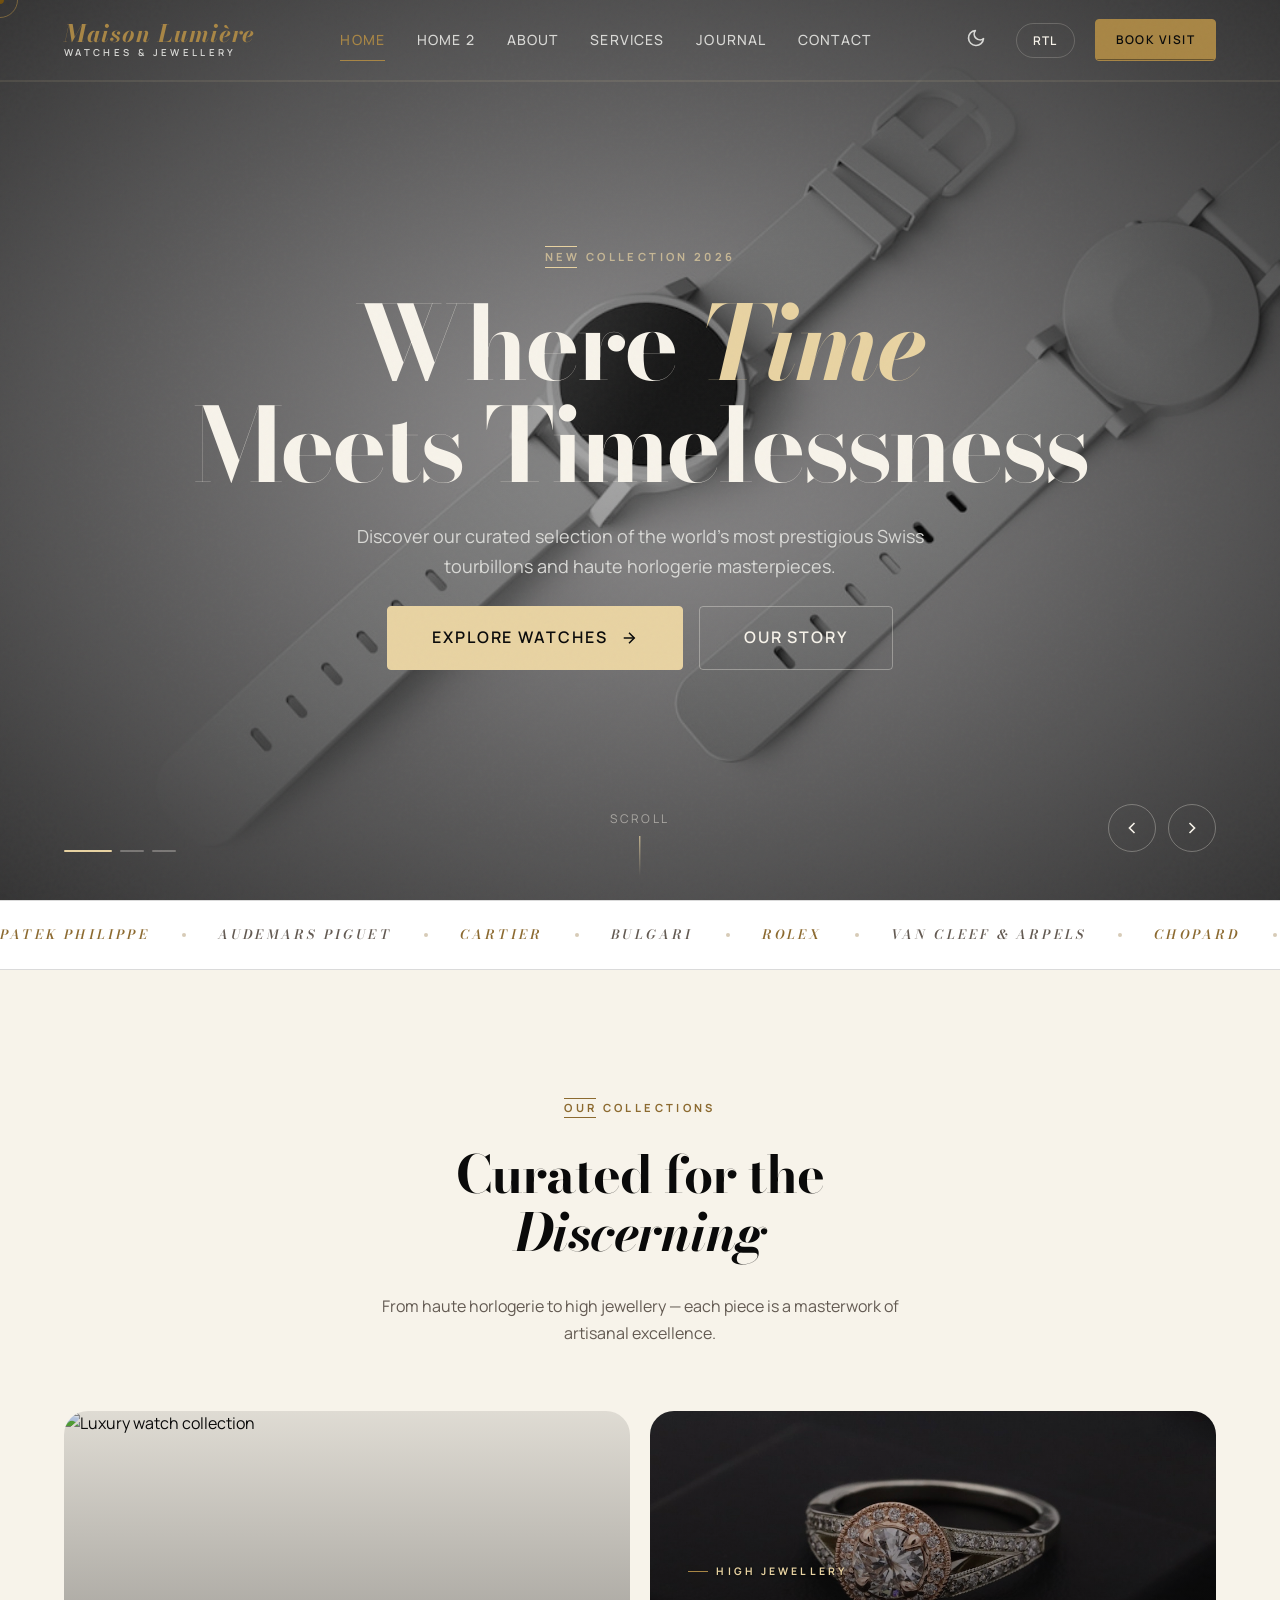
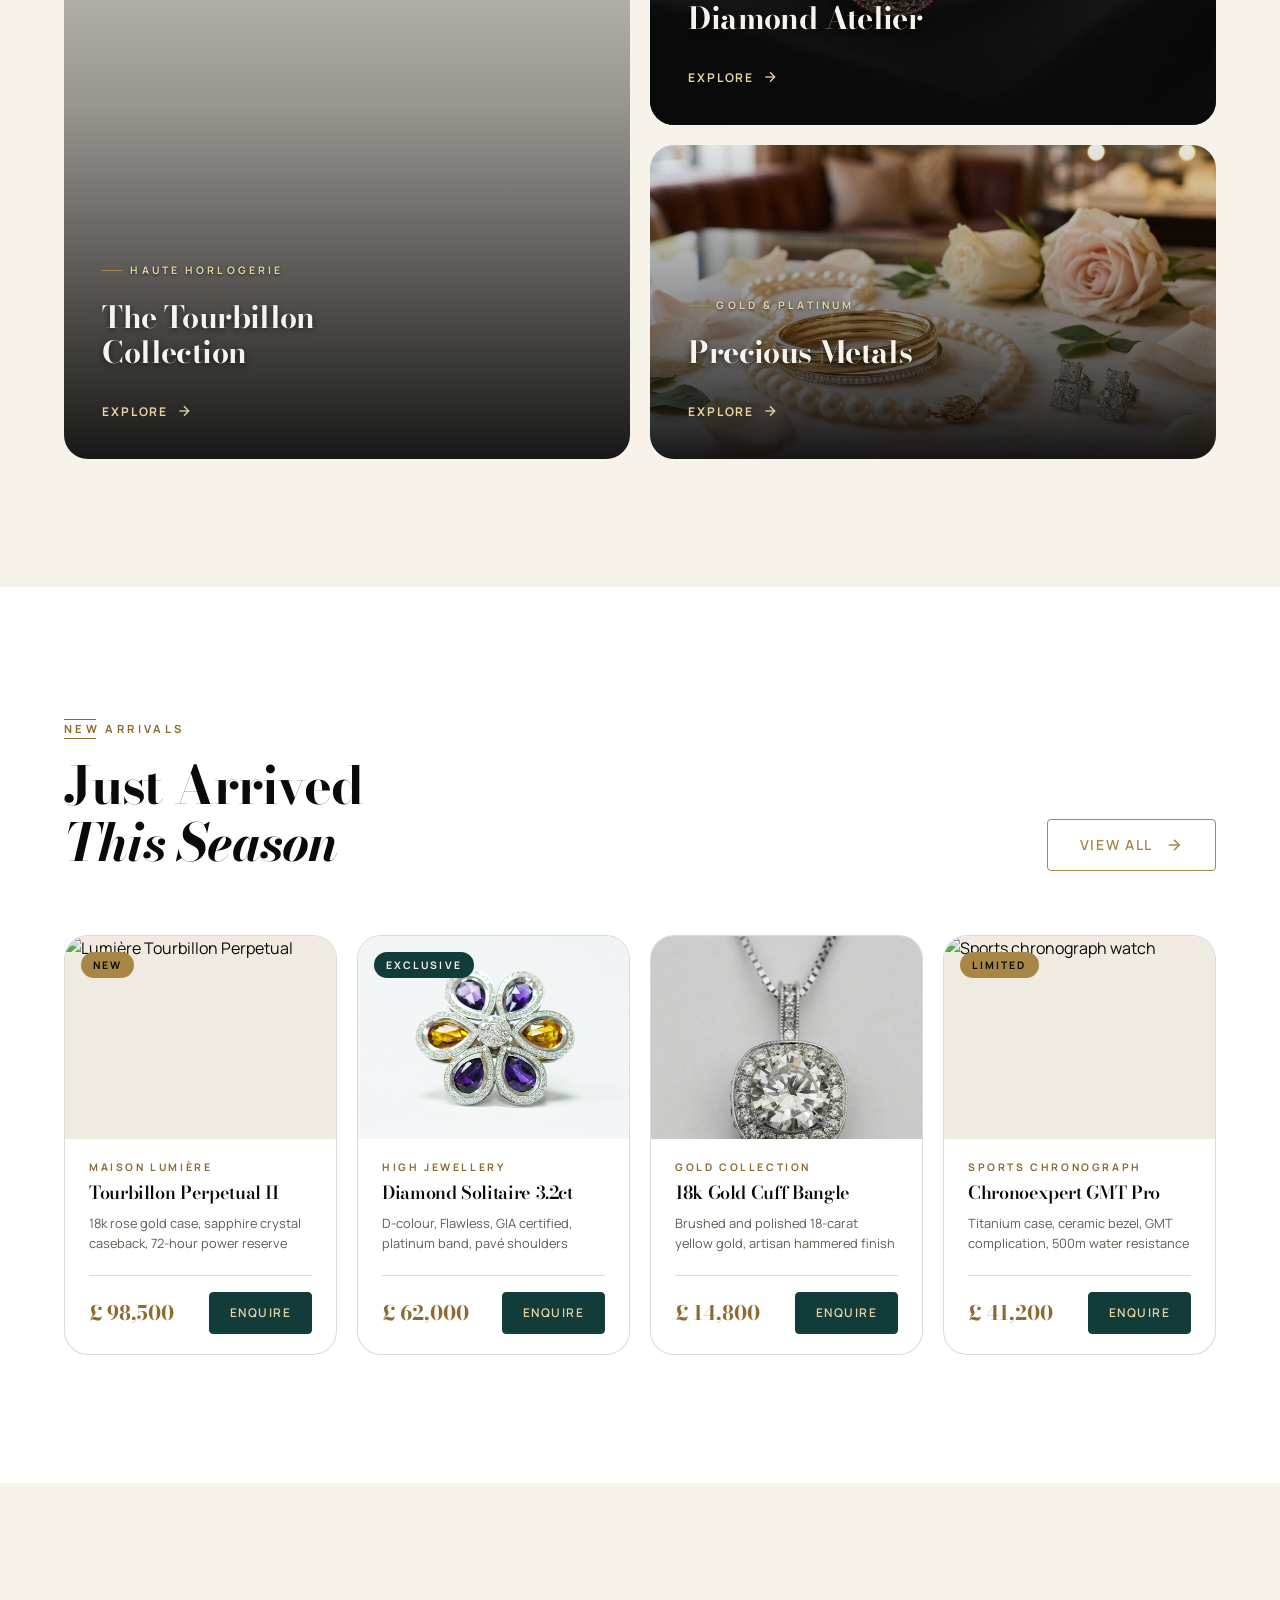
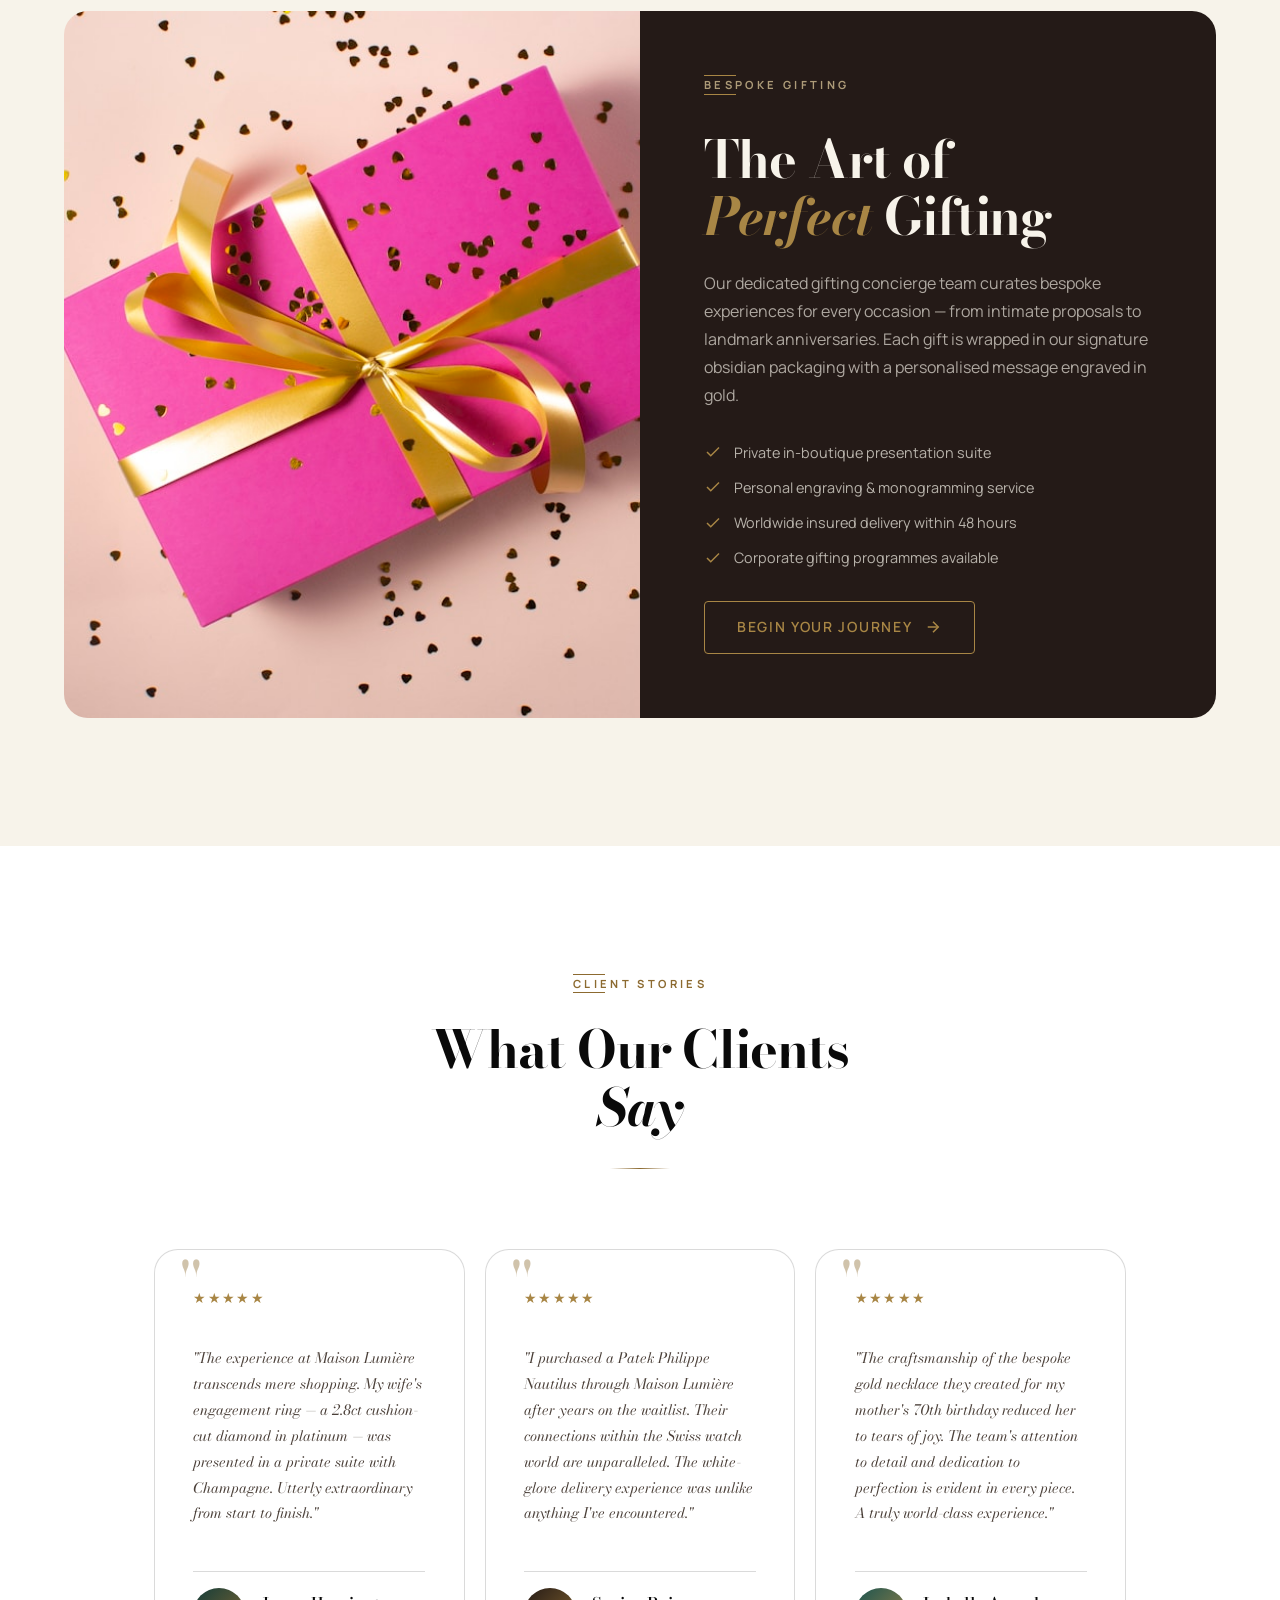
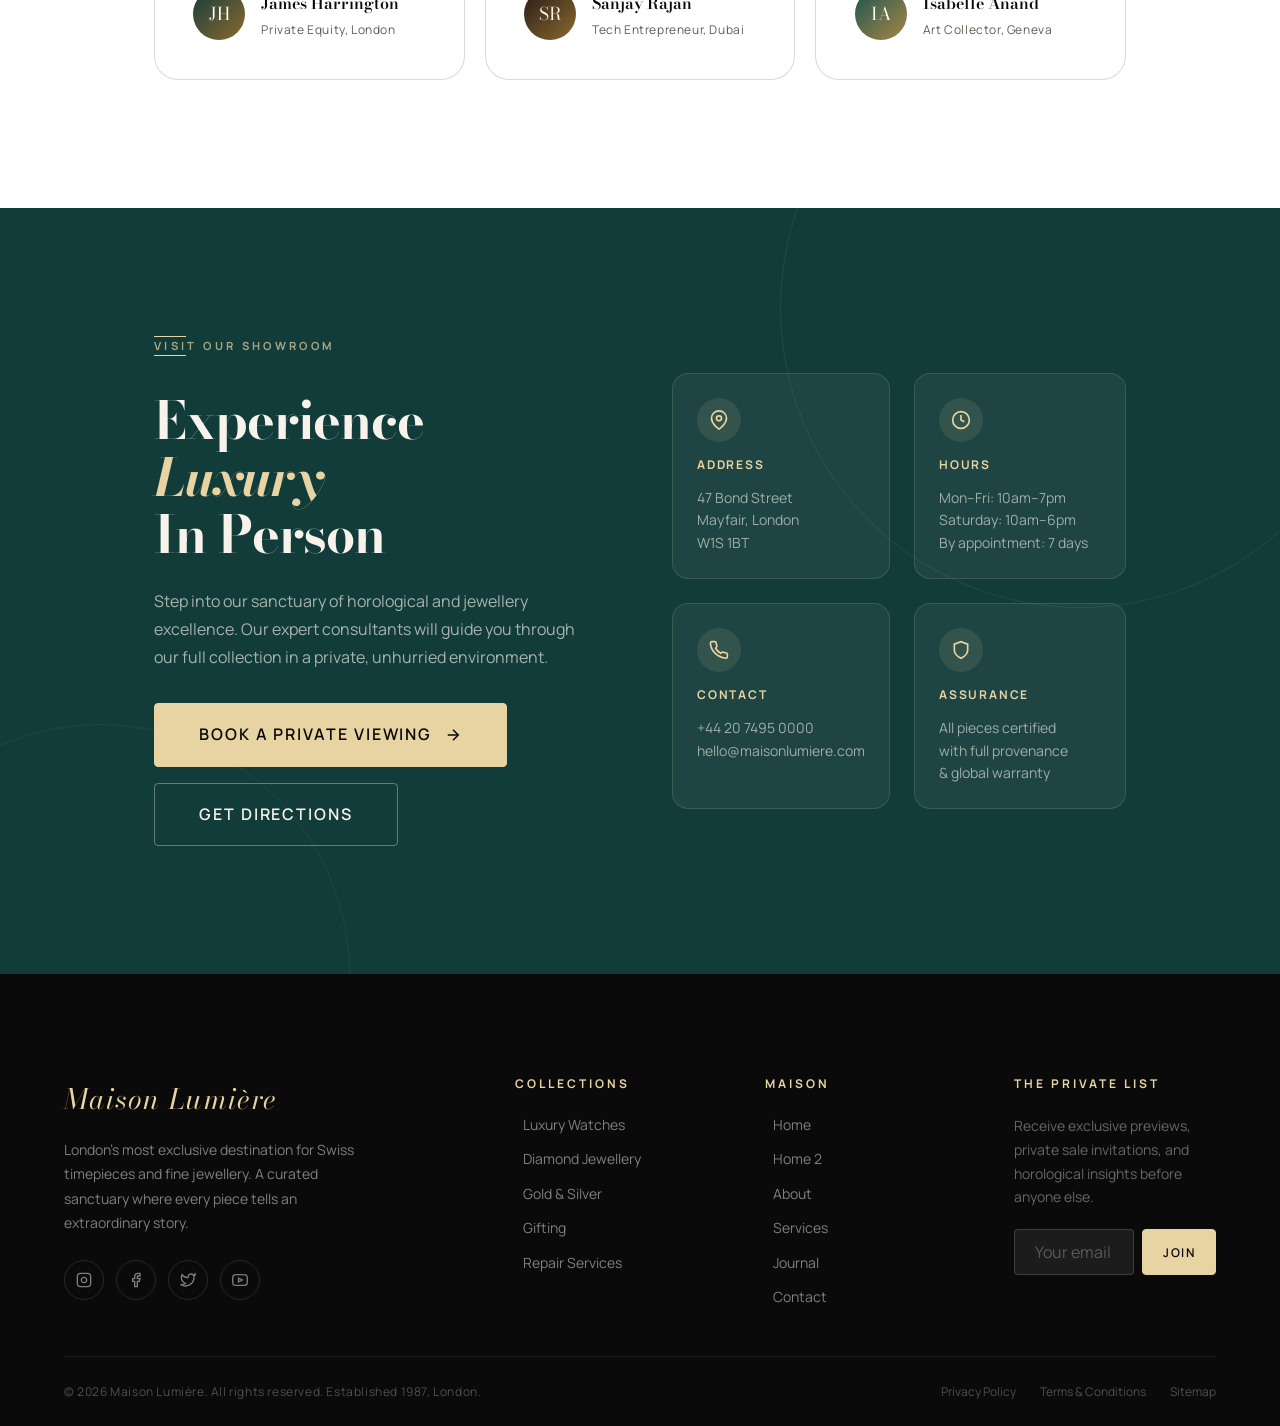
==== commit 4862377b: "first commit" ====
--- a/index.html
+++ b/index.html
@@ -24,15 +24,16 @@
     .collections-grid {
       display: grid;
       grid-template-columns: 1fr 1fr;
-      grid-template-rows: auto auto;
+      grid-template-rows: repeat(2, 1fr);
       gap: var(--space-5);
+      height: clamp(560px, 72vh, 680px);
     }
     .collections-grid .editorial-card:first-child {
       grid-row: 1 / 3;
-      min-height: 620px;
+      min-height: 0;
     }
     .collections-grid .editorial-card:not(:first-child) {
-      min-height: 290px;
+      min-height: 0;
     }
 
     /* New Arrivals */
@@ -145,10 +146,14 @@
       .collections-grid {
         grid-template-columns: 1fr;
         grid-template-rows: unset;
+        height: auto;
       }
       .collections-grid .editorial-card:first-child {
         grid-row: unset;
         min-height: 380px;
+      }
+      .collections-grid .editorial-card:not(:first-child) {
+        min-height: 290px;
       }
       .gifting-split {
         grid-template-columns: 1fr;
@@ -224,11 +229,6 @@
 
         <!-- Actions -->
         <div class="navbar__actions">
-          <!-- Search -->
-          <button class="navbar__icon-btn" aria-label="Search" id="searchBtn">
-            <svg xmlns="http://www.w3.org/2000/svg" viewBox="0 0 24 24" fill="none" stroke="currentColor" stroke-width="2" stroke-linecap="round"><circle cx="11" cy="11" r="8"/><line x1="21" y1="21" x2="16.65" y2="16.65"/></svg>
-          </button>
-
           <!-- Theme toggle -->
           <button class="navbar__icon-btn" data-theme-toggle aria-label="Toggle theme" id="themeToggle">
             <span class="theme-icon">
@@ -256,7 +256,7 @@
     <!-- Mobile Menu -->
     <div class="navbar__mobile-menu" role="dialog" aria-label="Mobile navigation">
       <div class="navbar__mobile-item">
-        <a href="index.html" class="navbar__mobile-link">Home</a>
+        <a href="index.html" class="navbar__mobile-link active">Home</a>
       </div>
       <div class="navbar__mobile-item">
         <a href="home2.html" class="navbar__mobile-link">Home 2</a>
@@ -274,13 +274,9 @@
         <a href="contact.html" class="navbar__mobile-link">Contact</a>
       </div>
       <div class="navbar__mobile-controls">
-        <button class="toggle-btn" data-theme-toggle>
-          <span class="theme-icon">
-            <svg xmlns="http://www.w3.org/2000/svg" viewBox="0 0 24 24" fill="none" stroke="currentColor" stroke-width="2" style="width:14px;height:14px"><path d="M21 12.79A9 9 0 1 1 11.21 3 7 7 0 0 0 21 12.79z"/></svg>
-          </span>
-          Theme
-        </button>
-        <button class="toggle-btn" data-rtl-toggle>RTL</button>
+        <a href="contact.html" class="btn btn--primary" style="width:100%;justify-content:center">
+          <span>Book Visit</span>
+        </a>
       </div>
     </div>
   </header>
@@ -338,7 +334,7 @@
         <!-- Slide 3 — Collection -->
         <article class="hero-slide" role="listitem" aria-label="Watch Collection">
           <div class="hero-slide__bg">
-            <img src="assets/images/idx-hero-showroom.png" alt="Premium watch collection display" loading="lazy">
+            <img src="https://plus.unsplash.com/premium_photo-1661645473770-90d750452fa0?w=600&auto=format&fit=crop&q=60&ixlib=rb-4.1.0&ixid=M3wxMjA3fDB8MHxzZWFyY2h8MTN8fGpld2Vscnl8ZW58MHx8MHx8fDA%3D" alt="Premium watch collection display" loading="lazy">
           </div>
           <div class="hero-slide__overlay" aria-hidden="true"></div>
           <div class="hero-slide__content">
@@ -371,7 +367,7 @@
           <svg xmlns="http://www.w3.org/2000/svg" viewBox="0 0 24 24" fill="none" stroke="currentColor" stroke-width="2"><polyline points="15 18 9 12 15 6"/></svg>
         </button>
         <button class="hero-slider__arrow hero-slider__arrow--next" aria-label="Next slide">
-          <svg xmlns="http://www.w3.org/2000/svg" viewBox="0 0 24 24" fill="none" stroke="currentColor" stroke-width="2"><polyline points="9 18 15 12 15 6"/></svg>
+          <svg xmlns="http://www.w3.org/2000/svg" viewBox="0 0 24 24" fill="none" stroke="currentColor" stroke-width="2"><polyline points="9 18 15 12 9 6"/></svg>
         </button>
       </div>
 
@@ -435,7 +431,7 @@
           <!-- Large card — Watches -->
           <article class="editorial-card tilt-card reveal-left">
             <div class="editorial-card__bg zoom-container">
-              <img src="assets/images/idx-editorial-tourbillon.png" alt="Luxury watch collection" loading="lazy">
+              <img src="https://plus.unsplash.com/premium_photo-1674255466849-b23fc5f5d3eb?w=600&auto=format&fit=crop&q=60&ixlib=rb-4.1.0&ixid=M3wxMjA3fDB8MHxzZWFyY2h8MjV8fGpld2Vscnl8ZW58MHx8MHx8fDA%3D" alt="Luxury watch collection" loading="lazy">
             </div>
             <div class="editorial-card__overlay" aria-hidden="true"></div>
             <div class="editorial-card__body">
@@ -504,16 +500,8 @@
           <!-- Card 1 -->
           <article class="product-card tilt-card reveal delay-1" data-lightbox="assets/images/idx-product-tourbillon.png" data-lightbox-alt="Lumière Tourbillon">
             <div class="product-card__media zoom-container">
-              <img src="assets/images/idx-product-tourbillon.png" alt="Lumière Tourbillon Perpetual" loading="lazy">
+              <img src="https://plus.unsplash.com/premium_photo-1681276169450-4504a2442173?w=600&auto=format&fit=crop&q=60&ixlib=rb-4.1.0&ixid=M3wxMjA3fDB8MHxzZWFyY2h8MTd8fGpld2Vscnl8ZW58MHx8MHx8fDA%3D" alt="Lumière Tourbillon Perpetual" loading="lazy">
               <span class="product-card__badge product-card__badge--new">New</span>
-              <div class="product-card__actions" aria-label="Product actions">
-                <button class="product-card__action-btn" aria-label="Add to wishlist">
-                  <svg xmlns="http://www.w3.org/2000/svg" viewBox="0 0 24 24" fill="none" stroke="currentColor" stroke-width="2"><path d="M20.84 4.61a5.5 5.5 0 0 0-7.78 0L12 5.67l-1.06-1.06a5.5 5.5 0 0 0-7.78 7.78l1.06 1.06L12 21.23l7.78-7.78 1.06-1.06a5.5 5.5 0 0 0 0-7.78z"/></svg>
-                </button>
-                <button class="product-card__action-btn" aria-label="Quick view" data-lightbox="assets/images/idx-product-tourbillon.png">
-                  <svg xmlns="http://www.w3.org/2000/svg" viewBox="0 0 24 24" fill="none" stroke="currentColor" stroke-width="2"><circle cx="11" cy="11" r="8"/><line x1="21" y1="21" x2="16.65" y2="16.65"/></svg>
-                </button>
-              </div>
             </div>
             <div class="product-card__body">
               <span class="product-card__brand">Maison Lumière</span>
@@ -533,14 +521,6 @@
             <div class="product-card__media zoom-container">
               <img src="assets/images/idx-product-diamond-solitaire.png" alt="Diamond Solitaire Ring" loading="lazy">
               <span class="product-card__badge">Exclusive</span>
-              <div class="product-card__actions">
-                <button class="product-card__action-btn" aria-label="Add to wishlist">
-                  <svg xmlns="http://www.w3.org/2000/svg" viewBox="0 0 24 24" fill="none" stroke="currentColor" stroke-width="2"><path d="M20.84 4.61a5.5 5.5 0 0 0-7.78 0L12 5.67l-1.06-1.06a5.5 5.5 0 0 0-7.78 7.78l1.06 1.06L12 21.23l7.78-7.78 1.06-1.06a5.5 5.5 0 0 0 0-7.78z"/></svg>
-                </button>
-                <button class="product-card__action-btn" aria-label="Quick view" data-lightbox="assets/images/idx-product-diamond-solitaire.png">
-                  <svg xmlns="http://www.w3.org/2000/svg" viewBox="0 0 24 24" fill="none" stroke="currentColor" stroke-width="2"><circle cx="11" cy="11" r="8"/><line x1="21" y1="21" x2="16.65" y2="16.65"/></svg>
-                </button>
-              </div>
             </div>
             <div class="product-card__body">
               <span class="product-card__brand">High Jewellery</span>
@@ -559,14 +539,6 @@
           <article class="product-card tilt-card reveal delay-3" data-lightbox="assets/images/idx-product-gold-cuff.png" data-lightbox-alt="Gold Bangle">
             <div class="product-card__media zoom-container">
               <img src="assets/images/idx-product-gold-cuff.png" alt="18k Gold bangle collection" loading="lazy">
-              <div class="product-card__actions">
-                <button class="product-card__action-btn" aria-label="Add to wishlist">
-                  <svg xmlns="http://www.w3.org/2000/svg" viewBox="0 0 24 24" fill="none" stroke="currentColor" stroke-width="2"><path d="M20.84 4.61a5.5 5.5 0 0 0-7.78 0L12 5.67l-1.06-1.06a5.5 5.5 0 0 0-7.78 7.78l1.06 1.06L12 21.23l7.78-7.78 1.06-1.06a5.5 5.5 0 0 0 0-7.78z"/></svg>
-                </button>
-                <button class="product-card__action-btn" aria-label="Quick view" data-lightbox="assets/images/idx-product-gold-cuff.png">
-                  <svg xmlns="http://www.w3.org/2000/svg" viewBox="0 0 24 24" fill="none" stroke="currentColor" stroke-width="2"><circle cx="11" cy="11" r="8"/><line x1="21" y1="21" x2="16.65" y2="16.65"/></svg>
-                </button>
-              </div>
             </div>
             <div class="product-card__body">
               <span class="product-card__brand">Gold Collection</span>
@@ -584,16 +556,8 @@
           <!-- Card 4 -->
           <article class="product-card tilt-card reveal delay-4" data-lightbox="assets/images/idx-product-gmt-chrono.png">
             <div class="product-card__media zoom-container">
-              <img src="assets/images/idx-product-gmt-chrono.png" alt="Sports chronograph watch" loading="lazy">
+              <img src="https://images.unsplash.com/photo-1603974372039-adc49044b6bd?w=600&auto=format&fit=crop&q=60&ixlib=rb-4.1.0&ixid=M3wxMjA3fDB8MHxzZWFyY2h8Mjh8fGpld2Vscnl8ZW58MHx8MHx8fDA%3D" alt="Sports chronograph watch" loading="lazy">
               <span class="product-card__badge product-card__badge--new">Limited</span>
-              <div class="product-card__actions">
-                <button class="product-card__action-btn" aria-label="Add to wishlist">
-                  <svg xmlns="http://www.w3.org/2000/svg" viewBox="0 0 24 24" fill="none" stroke="currentColor" stroke-width="2"><path d="M20.84 4.61a5.5 5.5 0 0 0-7.78 0L12 5.67l-1.06-1.06a5.5 5.5 0 0 0-7.78 7.78l1.06 1.06L12 21.23l7.78-7.78 1.06-1.06a5.5 5.5 0 0 0 0-7.78z"/></svg>
-                </button>
-                <button class="product-card__action-btn" aria-label="Quick view" data-lightbox="assets/images/idx-product-gmt-chrono.png">
-                  <svg xmlns="http://www.w3.org/2000/svg" viewBox="0 0 24 24" fill="none" stroke="currentColor" stroke-width="2"><circle cx="11" cy="11" r="8"/><line x1="21" y1="21" x2="16.65" y2="16.65"/></svg>
-                </button>
-              </div>
             </div>
             <div class="product-card__body">
               <span class="product-card__brand">Sports Chronograph</span>
@@ -665,7 +629,7 @@
           <div class="divider"></div>
         </div>
 
-        <!-- Testimonial Slider -->
+        <!-- Testimonials -->
         <div class="testimonial-slider" id="testimonialSlider">
           <div class="testimonial-slider__track">
             <div class="testimonial-slider__slide">
@@ -708,18 +672,6 @@
                 </div>
               </div>
             </div>
-          </div>
-        </div>
-
-        <div style="display:flex;justify-content:space-between;align-items:center;margin-top:3rem;flex-wrap:wrap;gap:1rem">
-          <div style="display:flex;gap:0.75rem" data-tslider-dots></div>
-          <div style="display:flex;gap:0.75rem">
-            <button data-tslider-prev class="btn btn--outline btn--icon" aria-label="Previous testimonial">
-              <svg xmlns="http://www.w3.org/2000/svg" viewBox="0 0 24 24" fill="none" stroke="currentColor" stroke-width="2"><polyline points="15 18 9 12 15 6"/></svg>
-            </button>
-            <button data-tslider-next class="btn btn--outline btn--icon" aria-label="Next testimonial">
-              <svg xmlns="http://www.w3.org/2000/svg" viewBox="0 0 24 24" fill="none" stroke="currentColor" stroke-width="2"><polyline points="9 18 15 12 9 6"/></svg>
-            </button>
           </div>
         </div>
       </div>
@@ -828,10 +780,11 @@
         <div>
           <h3 class="footer__col-title">Maison</h3>
           <ul class="footer__nav" role="list">
-            <li><a href="about.html" class="footer__nav-link">Our Story</a></li>
-            <li><a href="about.html#craftsmanship" class="footer__nav-link">Craftsmanship</a></li>
-            <li><a href="blog.html" class="footer__nav-link">The Journal</a></li>
-            <li><a href="about.html#team" class="footer__nav-link">Meet the Team</a></li>
+            <li><a href="index.html" class="footer__nav-link">Home</a></li>
+            <li><a href="home2.html" class="footer__nav-link">Home 2</a></li>
+            <li><a href="about.html" class="footer__nav-link">About</a></li>
+            <li><a href="services.html" class="footer__nav-link">Services</a></li>
+            <li><a href="blog.html" class="footer__nav-link">Journal</a></li>
             <li><a href="contact.html" class="footer__nav-link">Contact</a></li>
           </ul>
         </div>
--- a/assets/css/main.css
+++ b/assets/css/main.css
@@ -157,6 +157,7 @@
   scroll-behavior: smooth;
   scroll-padding-top: var(--navbar-height);
   -webkit-text-size-adjust: 100%;
+  overflow-x: hidden;
 }
 
 body {
--- a/assets/css/components.css
+++ b/assets/css/components.css
@@ -34,6 +34,41 @@
 [data-theme="light"] .navbar.scrolled {
   background: rgba(247, 243, 234, 0.92);
   box-shadow: 0 1px 0 rgba(10,10,10,0.1);
+}
+
+[data-theme="light"] .navbar.scrolled .navbar__nav-link {
+  color: var(--text-primary);
+}
+
+[data-theme="light"] .navbar.scrolled .navbar__nav-link:hover,
+[data-theme="light"] .navbar.scrolled .navbar__nav-link.active {
+  color: var(--champagne);
+}
+
+[data-theme="light"] .navbar.scrolled .navbar__logo-sub {
+  color: var(--text-secondary);
+}
+
+[data-theme="light"] .navbar.scrolled .navbar__icon-btn {
+  color: var(--text-primary);
+}
+
+[data-theme="light"] .navbar.scrolled .navbar__icon-btn:hover {
+  color: var(--champagne);
+}
+
+[data-theme="light"] .navbar.scrolled .navbar__hamburger span {
+  background: var(--text-primary);
+}
+
+[data-theme="light"] .navbar.scrolled .toggle-btn {
+  color: var(--text-primary);
+  border-color: rgba(10, 10, 10, 0.2);
+}
+
+[data-theme="light"] .navbar.scrolled .toggle-btn:hover {
+  color: var(--champagne);
+  border-color: var(--champagne);
 }
 
 .navbar__inner {
@@ -265,19 +300,61 @@
 }
 
 .navbar__mobile-link {
+  position: relative;
   font-family: var(--font-display);
   font-size: var(--text-2xl);
   font-style: italic;
   color: var(--ivory);
-  padding-block: var(--space-3);
+  padding: var(--space-3) var(--space-2);
   border-bottom: 1px solid rgba(232,211,162,0.1);
   display: flex;
   justify-content: space-between;
   align-items: center;
-  transition: color var(--duration-fast);
-}
-
-.navbar__mobile-link:hover { color: var(--champagne); }
+  border-radius: var(--radius-sm);
+  transition:
+    color var(--duration-fast),
+    padding-inline-start var(--duration-fast) var(--ease-luxury),
+    background var(--duration-base) var(--ease-luxury);
+}
+
+.navbar__mobile-link:hover {
+  color: var(--champagne);
+  padding-inline-start: var(--space-5);
+  background: rgba(232,211,162,0.05);
+}
+
+.navbar__mobile-link.active {
+  color: var(--champagne);
+  padding-inline-start: var(--space-5);
+  background: linear-gradient(90deg, rgba(232,211,162,0.12), transparent);
+  border-bottom-color: rgba(232,211,162,0.35);
+}
+
+.navbar__mobile-link.active::before {
+  content: '✦';
+  font-size: 0.55em;
+  line-height: 1;
+  margin-inline-end: var(--space-3);
+  color: var(--champagne);
+  flex-shrink: 0;
+  align-self: center;
+  transform: translateY(-0.15em);
+}
+
+.navbar__mobile-link.active::after {
+  content: '→';
+  font-family: var(--font-body);
+  font-style: normal;
+  font-size: 0.5em;
+  letter-spacing: 0;
+  color: var(--champagne);
+  opacity: 0.9;
+  flex-shrink: 0;
+}
+
+[dir="rtl"] .navbar__mobile-link.active::after {
+  content: '←';
+}
 
 .navbar__mobile-sub {
   padding-inline-start: var(--space-6);
@@ -405,20 +482,20 @@
 /* Ghost (dark bg) */
 .btn--ghost {
   background: transparent;
-  border-color: rgba(247,243,234,0.3);
-  color: var(--ivory);
+  border-color: rgba(247,243,234,0.35);
+  color: #F7F3EA;
 }
 
 .btn--ghost:hover {
-  border-color: var(--champagne);
-  color: var(--champagne);
+  border-color: #E8D3A2;
+  color: #E8D3A2;
 }
 
 /* Teal */
 .btn--teal {
   background: var(--teal);
   border-color: var(--teal);
-  color: var(--champagne);
+  color: #E8D3A2;
 }
 
 .btn--teal::before {
@@ -481,6 +558,7 @@
   position: relative;
   display: flex;
   align-items: center;
+  padding-bottom: 9rem;
   overflow: hidden;
 }
 
@@ -506,21 +584,21 @@
 .hero-slide__overlay {
   position: absolute;
   inset: 0;
-  background: linear-gradient(
-    105deg,
-    rgba(10,10,10,0.85) 0%,
-    rgba(10,10,10,0.5) 50%,
-    rgba(10,10,10,0.2) 100%
+  background: radial-gradient(
+    ellipse at 50% 50%,
+    rgba(10,10,10,0.35) 0%,
+    rgba(10,10,10,0.55) 45%,
+    rgba(10,10,10,0.8) 100%
   );
   z-index: 1;
 }
 
 [dir="rtl"] .hero-slide__overlay {
-  background: linear-gradient(
-    -105deg,
-    rgba(10,10,10,0.85) 0%,
-    rgba(10,10,10,0.5) 50%,
-    rgba(10,10,10,0.2) 100%
+  background: radial-gradient(
+    ellipse at 50% 50%,
+    rgba(10,10,10,0.35) 0%,
+    rgba(10,10,10,0.55) 45%,
+    rgba(10,10,10,0.8) 100%
   );
 }
 
@@ -528,9 +606,14 @@
   position: relative;
   z-index: 2;
   padding-inline: var(--gutter);
+padding-top: calc(var(--navbar-height) + 5rem);
   max-width: var(--container-max);
   margin-inline: auto;
   width: 100%;
+  display: flex;
+  flex-direction: column;
+  align-items: center;
+  text-align: center;
 }
 
 .hero-slide__eyebrow {
@@ -547,7 +630,7 @@
   color: var(--ivory);
   line-height: 1.0;
   letter-spacing: -0.03em;
-  max-width: 780px;
+  max-width: 900px;
   opacity: 0;
   transform: translateY(30px);
   transition: opacity 0.9s var(--ease-luxury) 0.35s,
@@ -562,7 +645,8 @@
 .hero-slide__desc {
   font-size: clamp(var(--text-base), 1.5vw, var(--text-lg));
   color: var(--platinum);
-  max-width: 520px;
+  max-width: 600px;
+  margin-inline: auto;
   line-height: 1.7;
   opacity: 0;
   transform: translateY(20px);
@@ -573,6 +657,7 @@
 .hero-slide__actions {
   display: flex;
   align-items: center;
+  justify-content: center;
   gap: var(--space-4);
   flex-wrap: wrap;
   opacity: 0;
@@ -613,8 +698,13 @@
   width: 24px;
   height: 2px;
   background: rgba(247,243,234,0.3);
+  border: none;
   border-radius: var(--radius-full);
+  padding: 0;
+  appearance: none;
+  -webkit-appearance: none;
   cursor: pointer;
+  flex-shrink: 0;
   transition: all var(--duration-base) var(--ease-luxury);
 }
 
@@ -640,8 +730,10 @@
   display: flex;
   align-items: center;
   justify-content: center;
+  padding: 0;
   color: var(--ivory);
   cursor: pointer;
+  flex-shrink: 0;
   transition: all var(--duration-base) var(--ease-smooth);
 }
 
@@ -659,7 +751,7 @@
 /* Scroll cue */
 .hero-slider__scroll-cue {
   position: absolute;
-  bottom: var(--space-8);
+  bottom: 1.5rem;
   left: 50%;
   transform: translateX(-50%);
   z-index: 3;
@@ -677,7 +769,7 @@
   content: '';
   display: block;
   width: 1px;
-  height: 60px;
+  height: 40px;
   background: linear-gradient(to bottom, var(--champagne), transparent);
   animation: scrollCue 2s ease-in-out infinite;
 }
@@ -923,7 +1015,12 @@
   z-index: 0;
 }
 
+.editorial-card__bg.zoom-container {
+  position: absolute;
+}
+
 .editorial-card__bg img {
+  display: block;
   width: 100%;
   height: 100%;
   object-fit: cover;
@@ -937,7 +1034,7 @@
 .editorial-card__overlay {
   position: absolute;
   inset: 0;
-  background: linear-gradient(to top, rgba(10,10,10,0.9) 0%, rgba(10,10,10,0.2) 60%, transparent 100%);
+  background: linear-gradient(to top, rgba(10,10,10,0.94) 0%, rgba(10,10,10,0.4) 55%, rgba(10,10,10,0.1) 100%);
   z-index: 1;
 }
 
@@ -953,11 +1050,12 @@
   font-weight: 600;
   letter-spacing: 0.25em;
   text-transform: uppercase;
-  color: var(--champagne);
+  color: #E8D3A2;
   margin-bottom: var(--space-3);
   display: flex;
   align-items: center;
   gap: var(--space-2);
+  text-shadow: 0 1px 3px rgba(0,0,0,0.65);
 }
 
 .editorial-card__category::before {
@@ -971,16 +1069,17 @@
 .editorial-card__title {
   font-family: var(--font-display);
   font-size: clamp(var(--text-xl), 2.5vw, var(--text-3xl));
-  color: var(--ivory);
+  color: #F7F3EA;
   line-height: 1.2;
   margin-bottom: var(--space-4);
+  text-shadow: 0 2px 6px rgba(0,0,0,0.6);
 }
 
 .editorial-card__cta {
   display: inline-flex;
   align-items: center;
   gap: var(--space-2);
-  color: var(--champagne);
+  color: #E8D3A2;
   font-size: var(--text-sm);
   font-weight: 600;
   letter-spacing: 0.1em;
@@ -1068,22 +1167,27 @@
   letter-spacing: 0.05em;
 }
 
-/* Testimonial slider */
+/* Testimonial grid */
 .testimonial-slider {
-  overflow: hidden;
+  display: grid;
+  grid-template-columns: repeat(3, 1fr);
+  gap: var(--space-5);
 }
 
 .testimonial-slider__track {
-  display: flex;
-  transition: transform var(--duration-slow) var(--ease-cinematic);
+  display: contents;
 }
 
 .testimonial-slider__slide {
-  min-width: 100%;
-  display: grid;
-  grid-template-columns: repeat(auto-fit, minmax(300px, 1fr));
-  gap: var(--space-6);
-  padding-inline: var(--space-2);
+  display: contents;
+}
+
+@media (max-width: 1000px) {
+  .testimonial-slider { grid-template-columns: repeat(2, 1fr); }
+}
+
+@media (max-width: 640px) {
+  .testimonial-slider { grid-template-columns: 1fr; }
 }
 
 /* ══════════════════════════════════════════════════════════
@@ -1387,9 +1491,10 @@
 
 .blog-card__tag {
   display: inline-block;
+  align-self: flex-start;
   padding: var(--space-1) var(--space-3);
-  background: var(--bg-tertiary);
-  color: var(--champagne-dark);
+  background: var(--teal);
+  color: var(--ivory);
   font-size: var(--text-xs);
   font-weight: 600;
   letter-spacing: 0.12em;
@@ -1964,16 +2069,26 @@
    ══════════════════════════════════════════════════════════ */
 .newsletter-form {
   display: flex;
-  gap: var(--space-3);
+  gap: 0.5rem;
+  align-items: stretch;
   max-width: 480px;
   width: 100%;
 }
 
 .newsletter-form .form-control {
   flex: 1;
+  min-width: 0;
+  height: 46px;
+  padding-block: 0;
   background: rgba(247,243,234,0.08);
   border-color: rgba(247,243,234,0.15);
   color: var(--ivory);
+}
+
+.newsletter-form .btn {
+  height: 46px;
+  padding-inline: 1.25rem;
+  flex-shrink: 0;
 }
 
 .newsletter-form .form-control::placeholder {
@@ -2185,6 +2300,10 @@
   .hero-slider__scroll-cue { display: none; }
 }
 
+@media (max-height: 700px) {
+  .hero-slider__scroll-cue { display: none; }
+}
+
 @media (max-width: 480px) {
   .navbar__actions {
     gap: 0.5rem;
@@ -2239,10 +2358,42 @@
 @media (max-width: 320px) {
   .navbar__inner {
     padding-inline: 0.5rem;
-  }
-
+    gap: 0.75rem;
+  }
+  .navbar__logo-text {
+    font-size: 1.05rem;
+    letter-spacing: 0.02em;
+  }
+  .navbar__logo {
+    flex-shrink: 1;
+    min-width: 0;
+    max-width: 60%;
+  }
+  .navbar__logo-text {
+    white-space: nowrap;
+    overflow: hidden;
+    text-overflow: ellipsis;
+  }
+  .navbar__icon-btn,
+  .navbar__hamburger {
+    width: 36px;
+    height: 36px;
+  }
   .navbar__actions {
-    gap: 0.25rem;
+    gap: 0.3rem;
+  }
+  .navbar__hamburger span:nth-child(1) {
+    width: 20px;
+  }
+  .navbar__hamburger span:nth-child(2) {
+    width: 15px;
+  }
+  .navbar__hamburger span:nth-child(3) {
+    width: 18px;
+  }
+  .toggle-btn {
+    padding: 0.25rem 0.5rem;
+    font-size: 0.58rem;
   }
 
   .service-card__body,
@@ -2278,11 +2429,11 @@
 .editorial-card__bg { position: absolute; inset: 0; z-index: 0; }
 .editorial-card__bg img { width: 100%; height: 100%; object-fit: cover; transition: transform var(--duration-epic) var(--ease-luxury); }
 .editorial-card:hover .editorial-card__bg img { transform: scale(1.08); }
-.editorial-card__overlay { position: absolute; inset: 0; background: linear-gradient(to top, rgba(10,10,10,0.9) 0%, rgba(10,10,10,0.2) 60%, transparent 100%); z-index: 1; }
+.editorial-card__overlay { position: absolute; inset: 0; background: linear-gradient(to top, rgba(10,10,10,0.94) 0%, rgba(10,10,10,0.4) 55%, rgba(10,10,10,0.1) 100%); z-index: 1; }
 .editorial-card__body { position: relative; z-index: 2; padding: clamp(1.5rem,3vw,2.5rem); display: flex; flex-direction: column; gap: 0.5rem; }
-.editorial-card__category { font-size: 0.65rem; font-weight: 700; letter-spacing: 0.3em; text-transform: uppercase; color: var(--champagne); }
-.editorial-card__title { font-family: var(--font-display); font-size: clamp(1.4rem,2.5vw,1.9rem); font-weight: 700; color: var(--ivory); line-height: 1.15; }
-.editorial-card__cta { display: inline-flex; align-items: center; gap: 0.5rem; font-size: 0.75rem; font-weight: 700; letter-spacing: 0.15em; text-transform: uppercase; color: var(--champagne); margin-top: 0.5rem; transition: gap 0.2s; }
+.editorial-card__category { font-size: 0.65rem; font-weight: 700; letter-spacing: 0.3em; text-transform: uppercase; color: #E8D3A2; text-shadow: 0 1px 3px rgba(0,0,0,0.65); }
+.editorial-card__title { font-family: var(--font-display); font-size: clamp(1.4rem,2.5vw,1.9rem); font-weight: 700; color: #F7F3EA; line-height: 1.15; text-shadow: 0 2px 6px rgba(0,0,0,0.6); }
+.editorial-card__cta { display: inline-flex; align-items: center; gap: 0.5rem; font-size: 0.75rem; font-weight: 700; letter-spacing: 0.15em; text-transform: uppercase; color: #E8D3A2; margin-top: 0.5rem; transition: gap 0.2s; }
 .editorial-card__cta svg { width: 16px; height: 16px; flex-shrink: 0; }
 .editorial-card:hover .editorial-card__cta { gap: 0.75rem; }
 
@@ -2312,7 +2463,7 @@
 .blog-card__media img { width: 100%; height: 100%; object-fit: cover; display: block; transition: transform var(--duration-epic) var(--ease-luxury); }
 .blog-card:hover .blog-card__media img { transform: scale(1.05); }
 .blog-card__body { padding: 1.5rem; display: flex; flex-direction: column; gap: 0.625rem; flex: 1; }
-.blog-card__tag { display: inline-block; padding: 0.3rem 0.875rem; background: rgba(18,60,58,0.3); border: 1px solid rgba(18,60,58,0.5); color: var(--teal-light); font-size: 0.65rem; font-weight: 700; letter-spacing: 0.2em; text-transform: uppercase; border-radius: 9999px; }
+.blog-card__tag { display: inline-block; align-self: flex-start; padding: 0.3rem 0.75rem; background: var(--teal); color: var(--ivory); font-size: 0.65rem; font-weight: 700; letter-spacing: 0.15em; text-transform: uppercase; border-radius: 9999px; }
 .blog-card__title { font-family: var(--font-display); font-size: var(--text-xl); font-weight: 600; line-height: 1.25; color: var(--text-primary); transition: color 0.2s; }
 .blog-card:hover .blog-card__title { color: var(--champagne-dark); }
 .blog-card__excerpt { font-size: 0.85rem; color: var(--text-muted); line-height: 1.65; }
@@ -2347,12 +2498,15 @@
 .process-step__title { font-family: var(--font-display); font-size: var(--text-xl); font-weight: 600; }
 .process-step__desc { font-size: 0.875rem; color: var(--text-muted); line-height: 1.7; }
 
-/* TESTIMONIAL SLIDER */
-.testimonial-slider { overflow: hidden; border-radius: var(--radius-xl); }
-.testimonial-slider__track { display: flex; transition: transform var(--duration-slow) var(--ease-luxury); }
-.testimonial-slider__slide { min-width: 100%; display: grid; grid-template-columns: repeat(3,1fr); gap: var(--space-5); }
-@media (max-width: 1000px) { .testimonial-slider__slide { grid-template-columns: repeat(2,1fr); } }
-@media (max-width: 640px) { .testimonial-slider__slide { grid-template-columns: 1fr; } }
+@media (max-width: 1024px) {
+  .process-steps { grid-template-columns: repeat(2, 1fr); }
+  .process-steps::before { display: none; }
+}
+
+@media (max-width: 480px) {
+  .process-steps { grid-template-columns: 1fr; gap: var(--space-8); }
+  .process-step { align-items: center; text-align: center; }
+}
 
 /* MARQUEE */
 .marquee-section { overflow: hidden; background: var(--bg-secondary); border-block: 1px solid var(--border); padding-block: 1.5rem; }
@@ -2387,6 +2541,115 @@
 .eyebrow { display: inline-block; font-size: 0.7rem; font-weight: 700; letter-spacing: 0.3em; text-transform: uppercase; color: var(--champagne-dark); }
 .eyebrow--light { color: rgba(232,211,162,0.7); }
 
-/* NEWSLETTER FORM */
-.newsletter-form { display: flex; gap: 0.5rem; align-items: center; }
-.newsletter-form .form-control { flex: 1; min-width: 0; }
+/* ══════════════════════════════════════════════════════════
+   RESPONSIVE ENHANCEMENTS — 1024 / 768 / 480 / 360 / 320
+   ══════════════════════════════════════════════════════════ */
+
+/* Safety: never let media or long tokens force horizontal scroll */
+img,
+video,
+iframe {
+  max-width: 100%;
+}
+
+@media (max-width: 1024px) {
+  .responsive-grid-2,
+  .responsive-split,
+  .responsive-split--top {
+    gap: 3rem;
+  }
+  .hero-slide__desc {
+    max-width: 520px;
+  }
+}
+
+@media (max-width: 768px) {
+  .hero-slider {
+    min-height: 560px;
+  }
+  .hero-slide {
+    padding-bottom: 8rem;
+  }
+  .hero-slide__desc {
+    font-size: 1rem;
+  }
+  .page-hero {
+    min-height: 50vh;
+  }
+  .section-header--center .section-title {
+    font-size: clamp(1.8rem, 6vw, 2.5rem);
+  }
+  .contact-layout {
+    gap: 3rem;
+  }
+}
+
+@media (max-width: 480px) {
+  .hero-slide__actions .btn {
+    width: 100%;
+    max-width: 320px;
+  }
+  .eyebrow,
+  .hero-slide__eyebrow {
+    letter-spacing: 0.18em;
+  }
+  .product-card__body {
+    padding: 1rem 1.25rem;
+  }
+  .timeline {
+    padding-inline-start: 1.5rem;
+  }
+}
+
+@media (max-width: 360px) {
+  .navbar__actions .btn--sm {
+    display: none;
+  }
+  .hero-slide__title {
+    font-size: 2.35rem;
+  }
+  .hero-slide__actions .btn {
+    padding-inline: 1.25rem;
+  }
+  .btn {
+    font-size: 0.78rem;
+  }
+}
+
+@media (max-width: 320px) {
+  .hero-slide__title {
+    font-size: 2.1rem;
+  }
+  .hero-slide__desc {
+    font-size: 0.95rem;
+  }
+  .section-title {
+    font-size: 1.8rem;
+  }
+  .page-hero__title {
+    font-size: 2.2rem;
+  }
+  .footer__top {
+    gap: 2rem;
+  }
+}
+
+/* Footer / mobile newsletter — clean single-row alignment on small screens */
+@media (max-width: 600px) {
+  .newsletter-form {
+    flex-direction: row;
+    align-items: stretch;
+    gap: 0.5rem;
+  }
+  .newsletter-form .form-control {
+    flex: 1 1 auto;
+    min-width: 0;
+    width: auto;
+  }
+  .newsletter-form .btn {
+    flex: 0 0 auto;
+    width: auto;
+    height: 46px;
+    padding-inline: 1.25rem;
+  }
+}
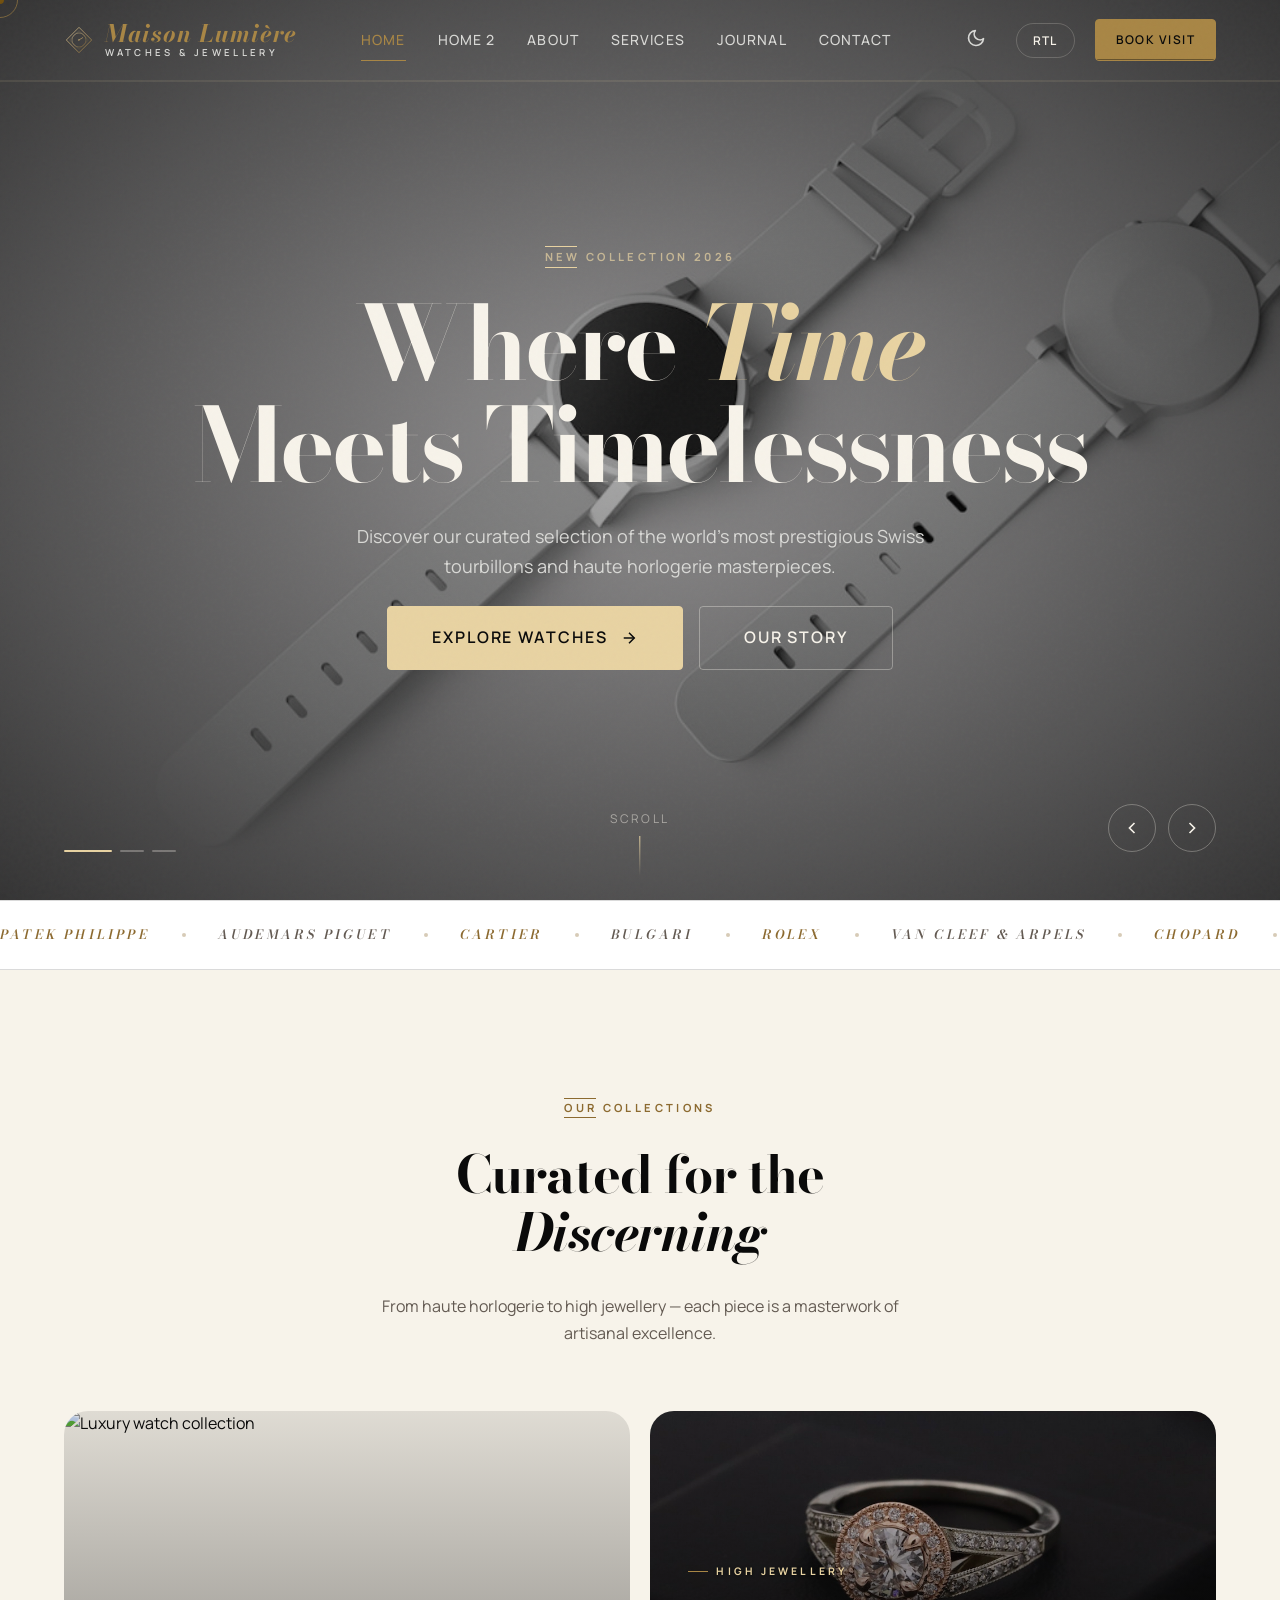
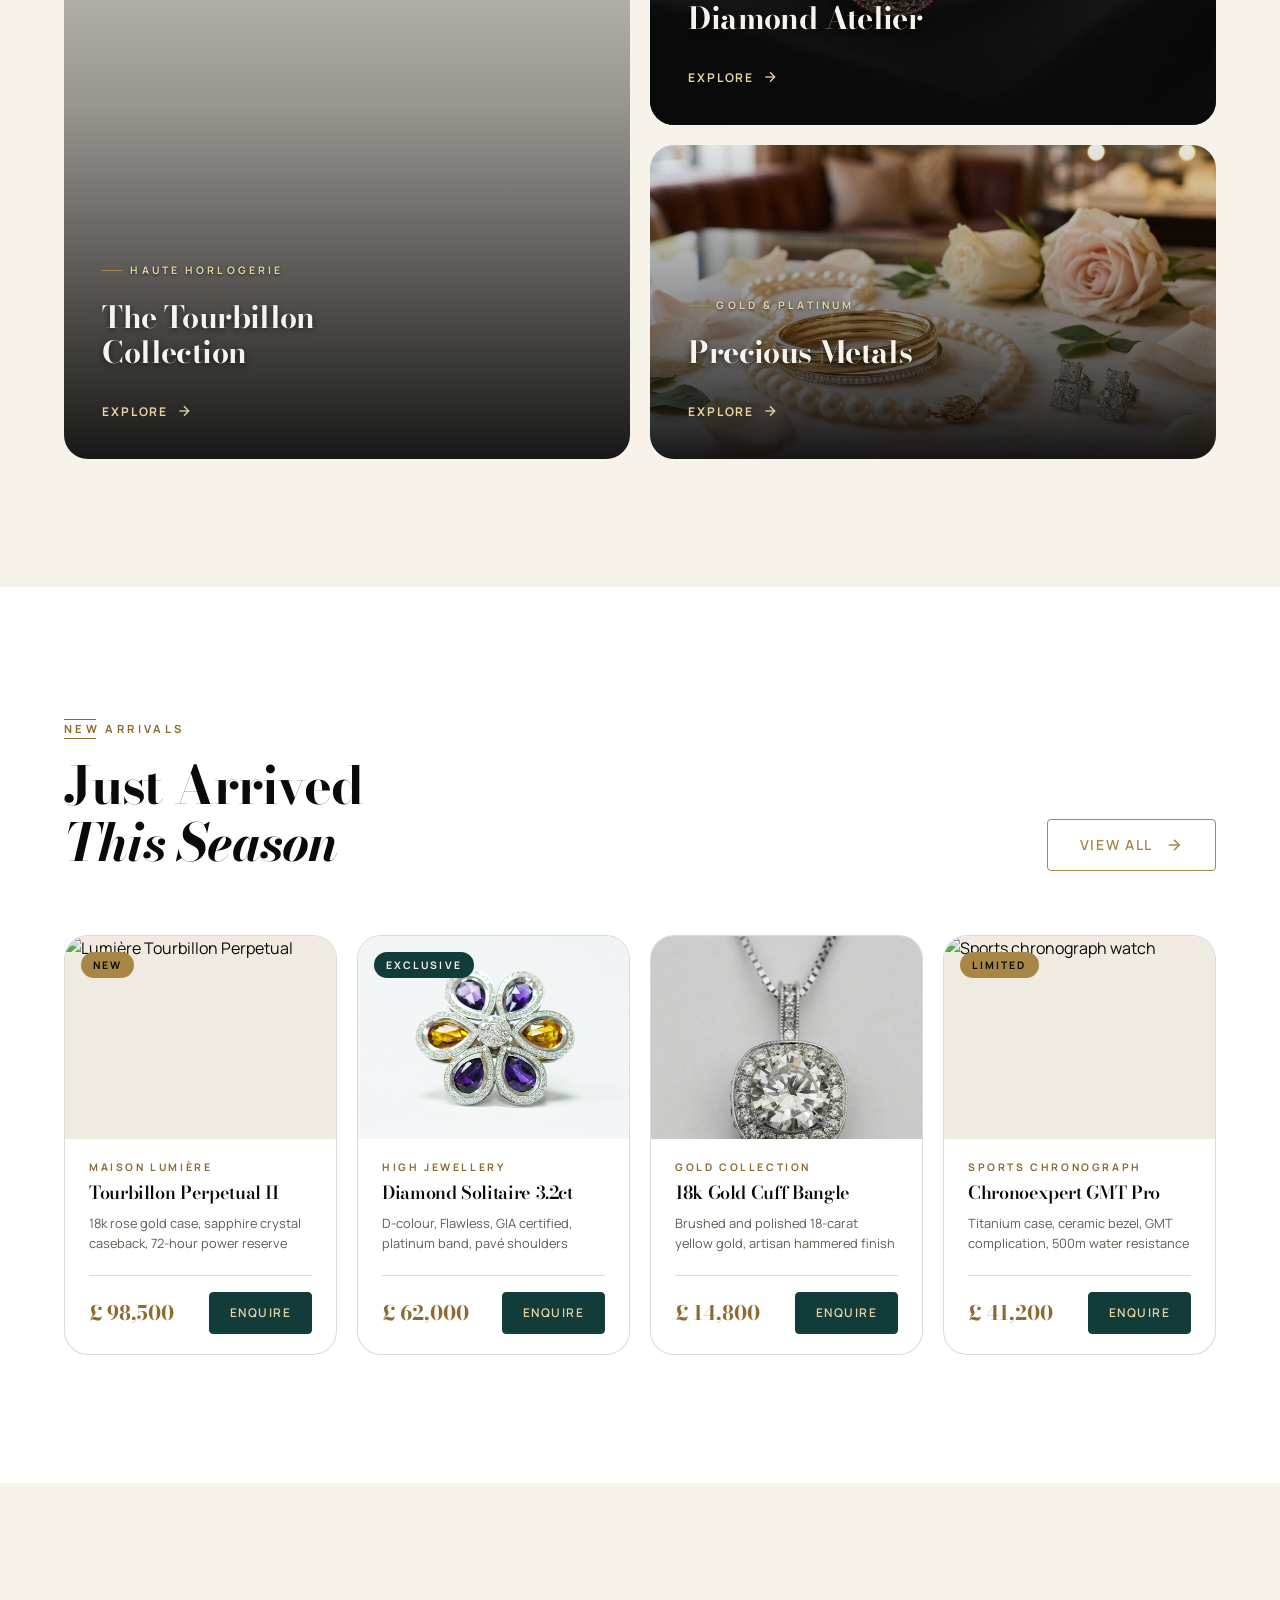
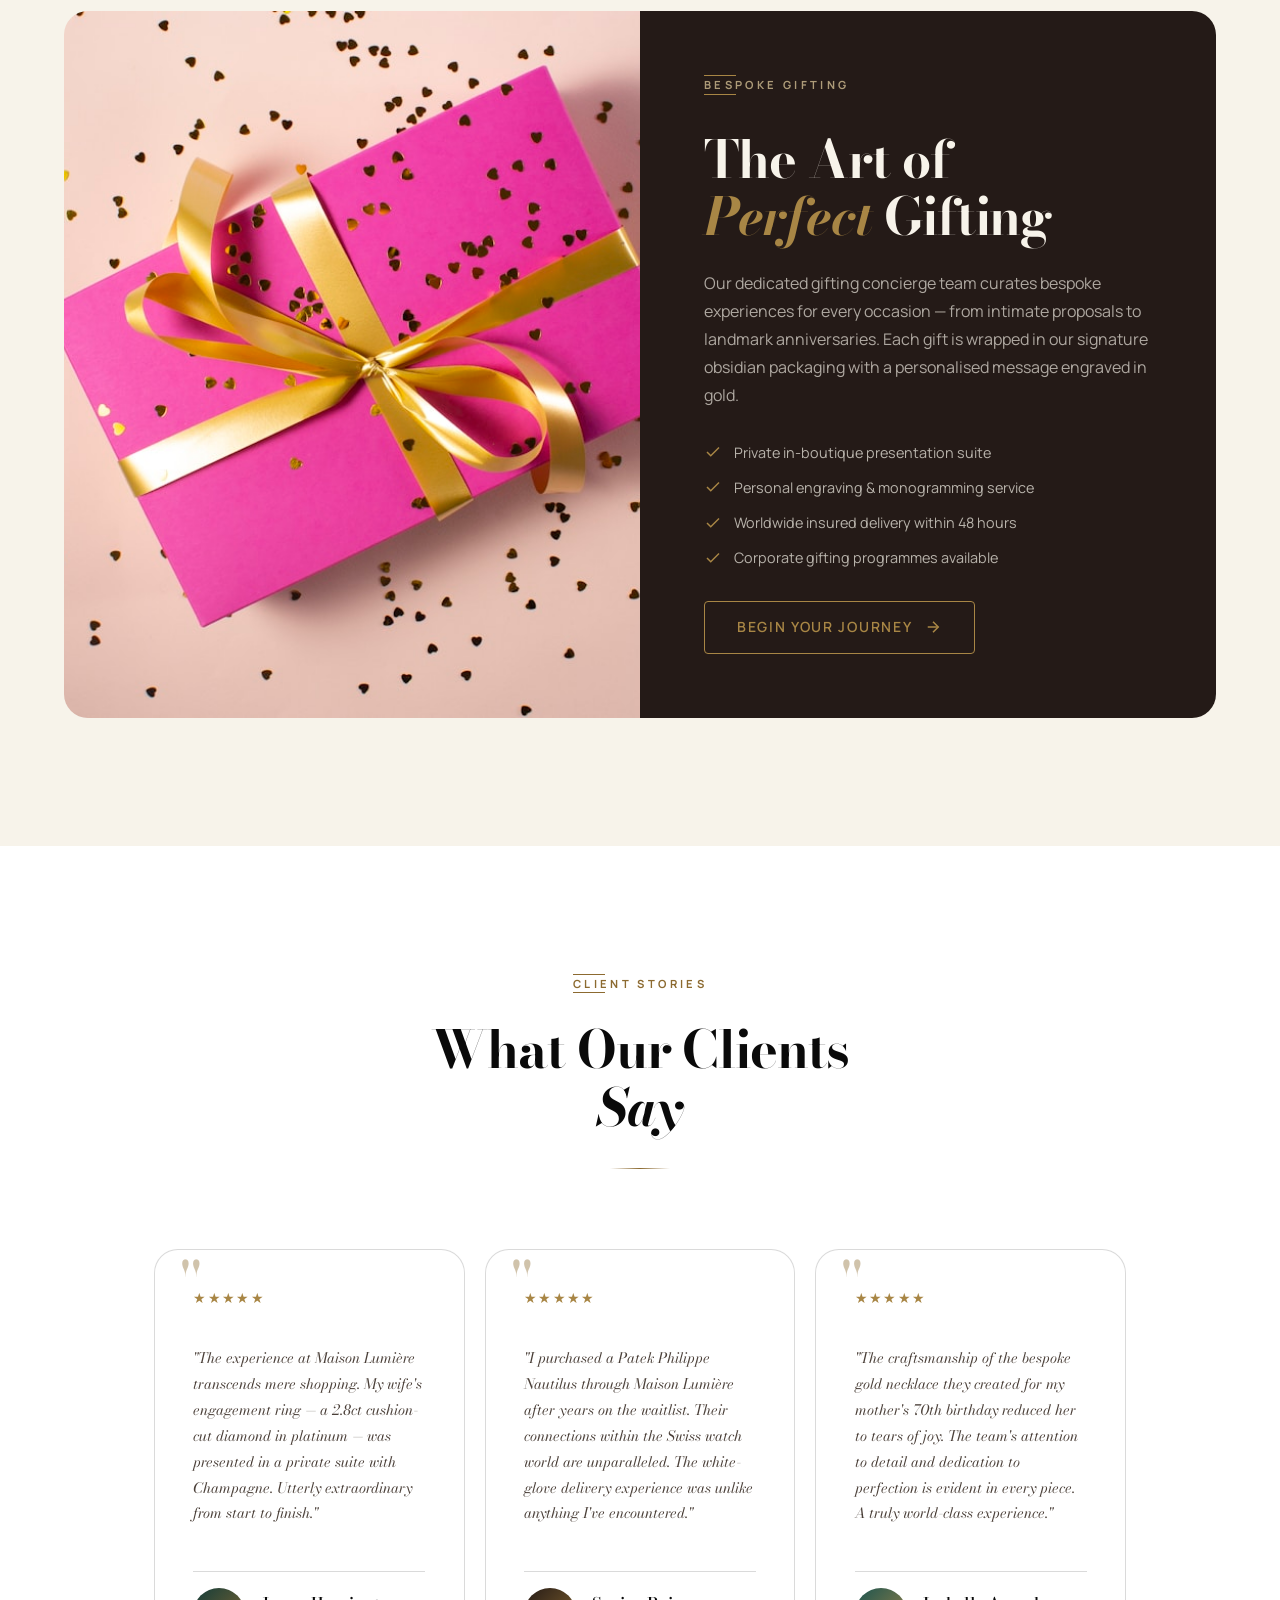
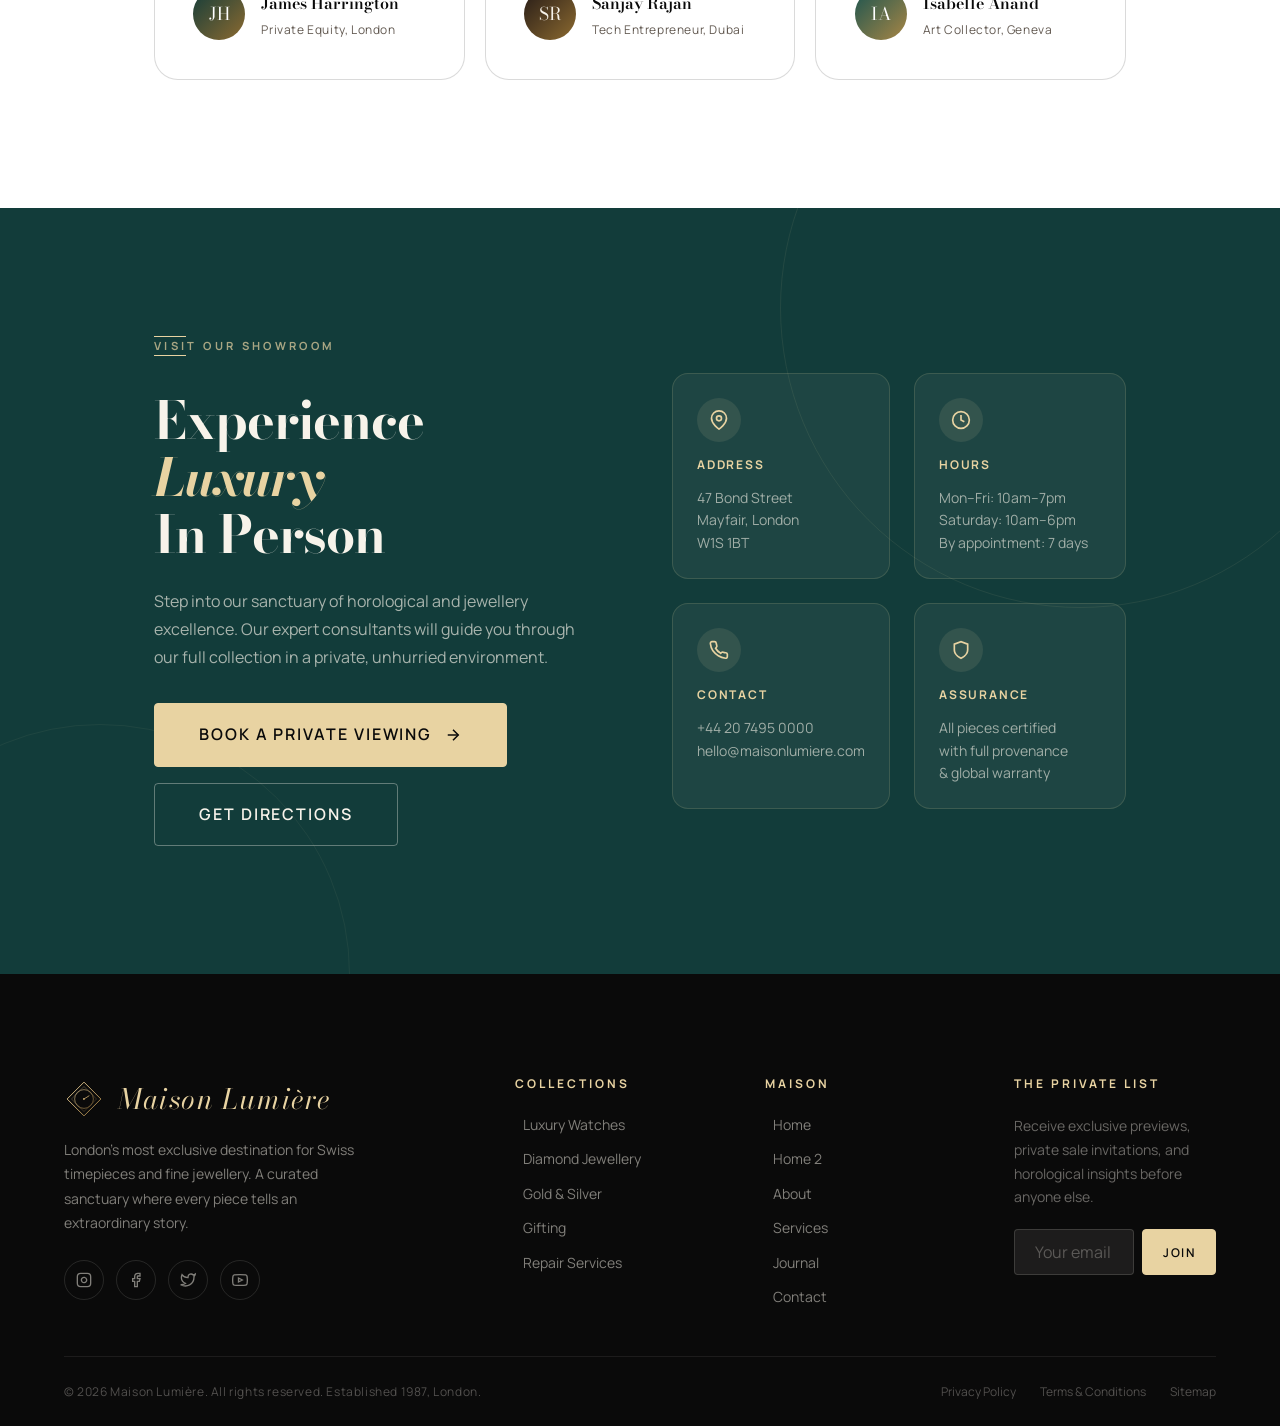
==== commit 3fc8356d: "first commit" ====
--- a/index.html
+++ b/index.html
@@ -10,6 +10,8 @@
   <meta property="og:type" content="website">
   <meta name="theme-color" content="#0A0A0A">
   <link rel="canonical" href="index.html">
+  <link rel="icon" type="image/svg+xml" href="assets/images/logo-mark.svg">
+  <link rel="icon" type="image/x-icon" href="favicon.ico">
   <title>Maison Lumière | Ultra-Luxury Watch & Jewellery Showroom</title>
 
   <!-- CSS -->
@@ -201,8 +203,11 @@
 
         <!-- Logo -->
         <a href="index.html" class="navbar__logo" aria-label="Maison Lumière Home">
-          <span class="navbar__logo-text">Maison Lumière</span>
-          <span class="navbar__logo-sub">Watches &amp; Jewellery</span>
+          <img class="navbar__logo-mark" src="assets/images/logo-mark.svg" alt="" width="32" height="32">
+          <span class="navbar__logo-titles">
+            <span class="navbar__logo-text">Maison Lumière</span>
+            <span class="navbar__logo-sub">Watches &amp; Jewellery</span>
+          </span>
         </a>
 
         <!-- Desktop Nav -->
@@ -746,7 +751,7 @@
 
         <!-- Brand -->
         <div class="footer__brand">
-          <a href="index.html" class="footer__brand-logo">Maison Lumière</a>
+          <a href="index.html" class="footer__brand-logo"><img class="footer__brand-mark" src="assets/images/logo-mark.svg" alt="" width="40" height="40">Maison Lumière</a>
           <p class="footer__brand-desc">London's most exclusive destination for Swiss timepieces and fine jewellery. A curated sanctuary where every piece tells an extraordinary story.</p>
           <div class="footer__social" aria-label="Social media links">
             <a href="#" class="footer__social-link" aria-label="Instagram">
--- a/assets/css/components.css
+++ b/assets/css/components.css
@@ -83,10 +83,26 @@
 
 .navbar__logo {
   display: flex;
-  flex-direction: column;
+  flex-direction: row;
+  align-items: center;
+  gap: 0.7rem;
   line-height: 1;
   flex-shrink: 0;
   text-decoration: none;
+}
+
+.navbar__logo-mark {
+  width: 30px;
+  height: 30px;
+  flex-shrink: 0;
+  opacity: 0.95;
+}
+
+.navbar__logo-titles {
+  display: flex;
+  flex-direction: column;
+  line-height: 1;
+  min-width: 0;
 }
 
 .navbar__logo-text {
@@ -1387,6 +1403,7 @@
 
 .faq-item.open .faq-icon svg {
   transform: rotate(45deg);
+  color: var(--obsidian);
 }
 
 .faq-answer {
@@ -1562,8 +1579,18 @@
   font-style: italic;
   color: var(--champagne);
   letter-spacing: 0.05em;
-  display: block;
+  display: flex;
+  align-items: center;
+  gap: 0.85rem;
+  text-decoration: none;
   margin-bottom: var(--space-4);
+}
+
+.footer__brand-mark {
+  width: 40px;
+  height: 40px;
+  flex-shrink: 0;
+  opacity: 0.95;
 }
 
 .footer__brand-desc {
@@ -2304,11 +2331,32 @@
   .hero-slider__scroll-cue { display: none; }
 }
 
-@media (max-width: 480px) {
+@media (max-width: 520px) {
+  .navbar__inner {
+    gap: 0.75rem;
+  }
+
   .navbar__actions {
     gap: 0.5rem;
   }
 
+  .navbar__actions .btn--primary {
+    display: none;
+  }
+
+  .navbar__logo {
+    min-width: 0;
+    flex-shrink: 1;
+  }
+
+  .navbar__logo-sub {
+    white-space: nowrap;
+    overflow: hidden;
+    text-overflow: ellipsis;
+  }
+}
+
+@media (max-width: 480px) {
   .navbar__logo-text {
     font-size: 1.15rem;
   }
